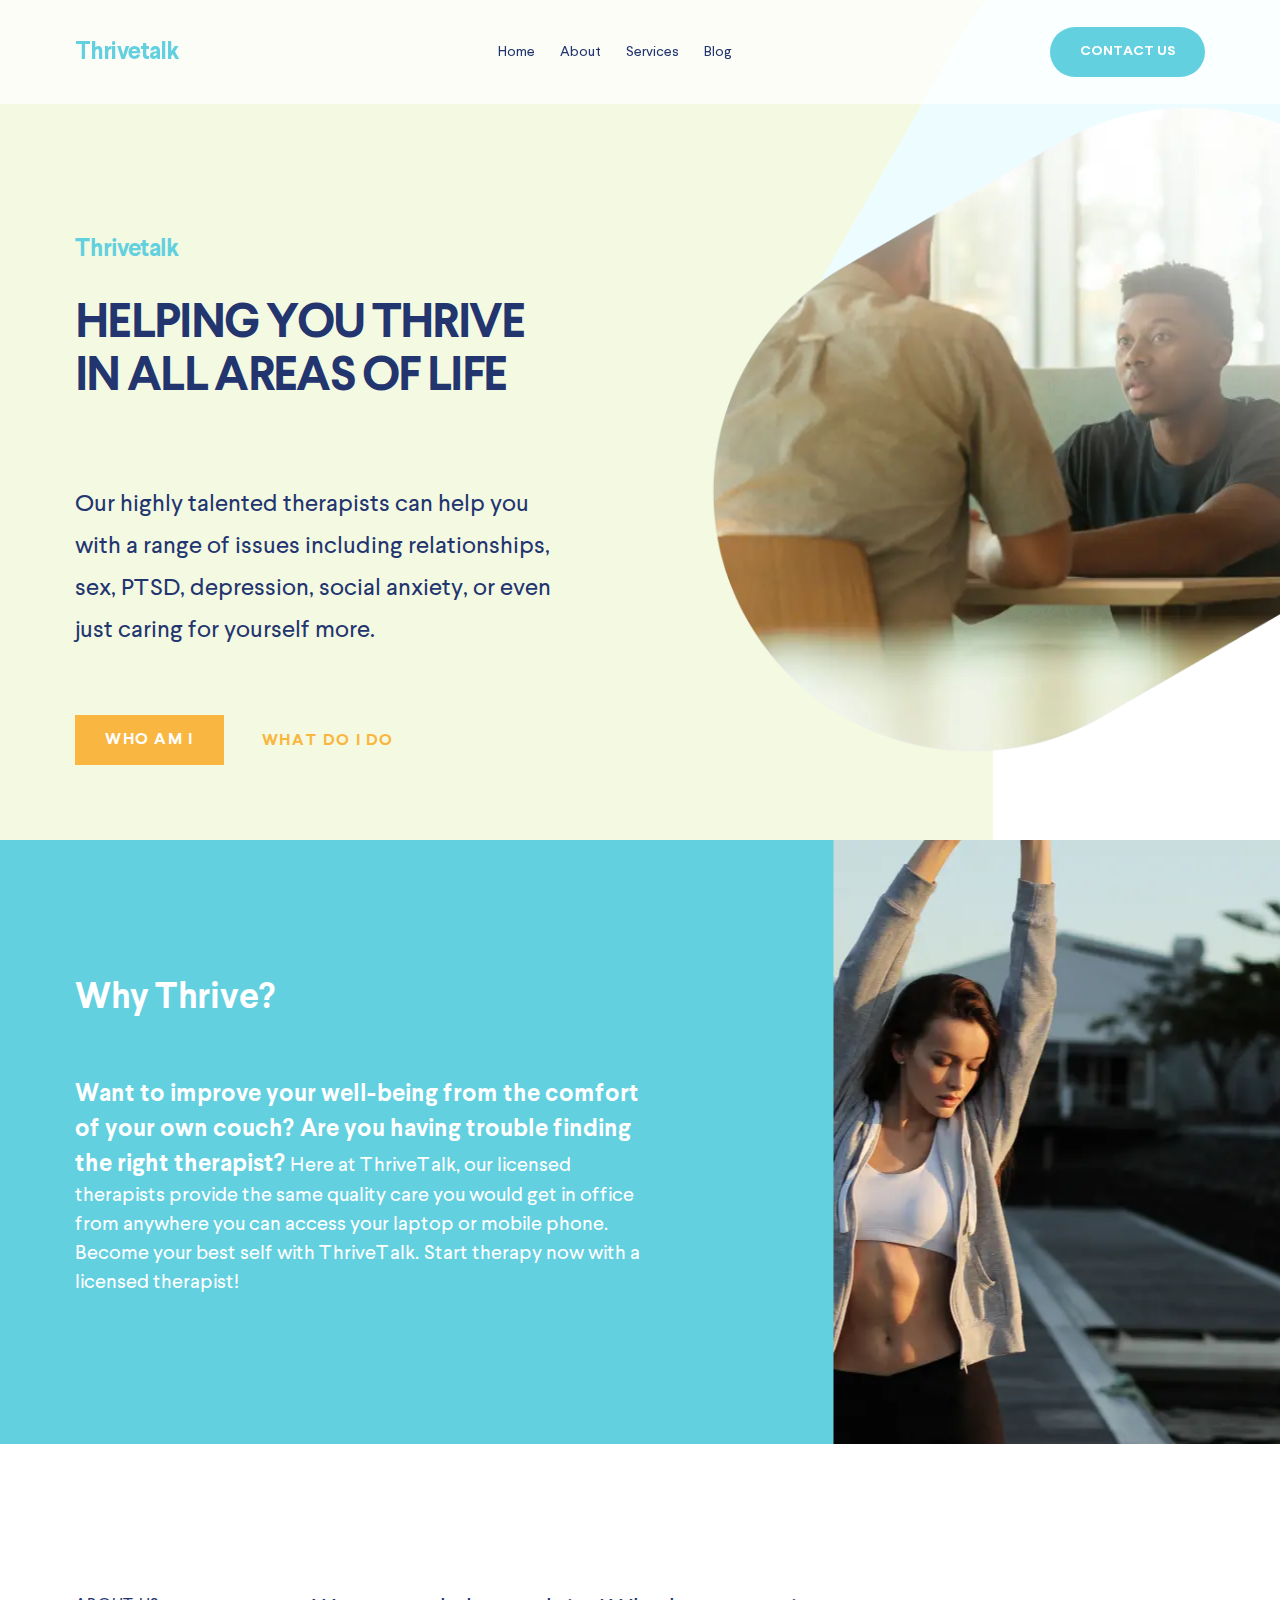
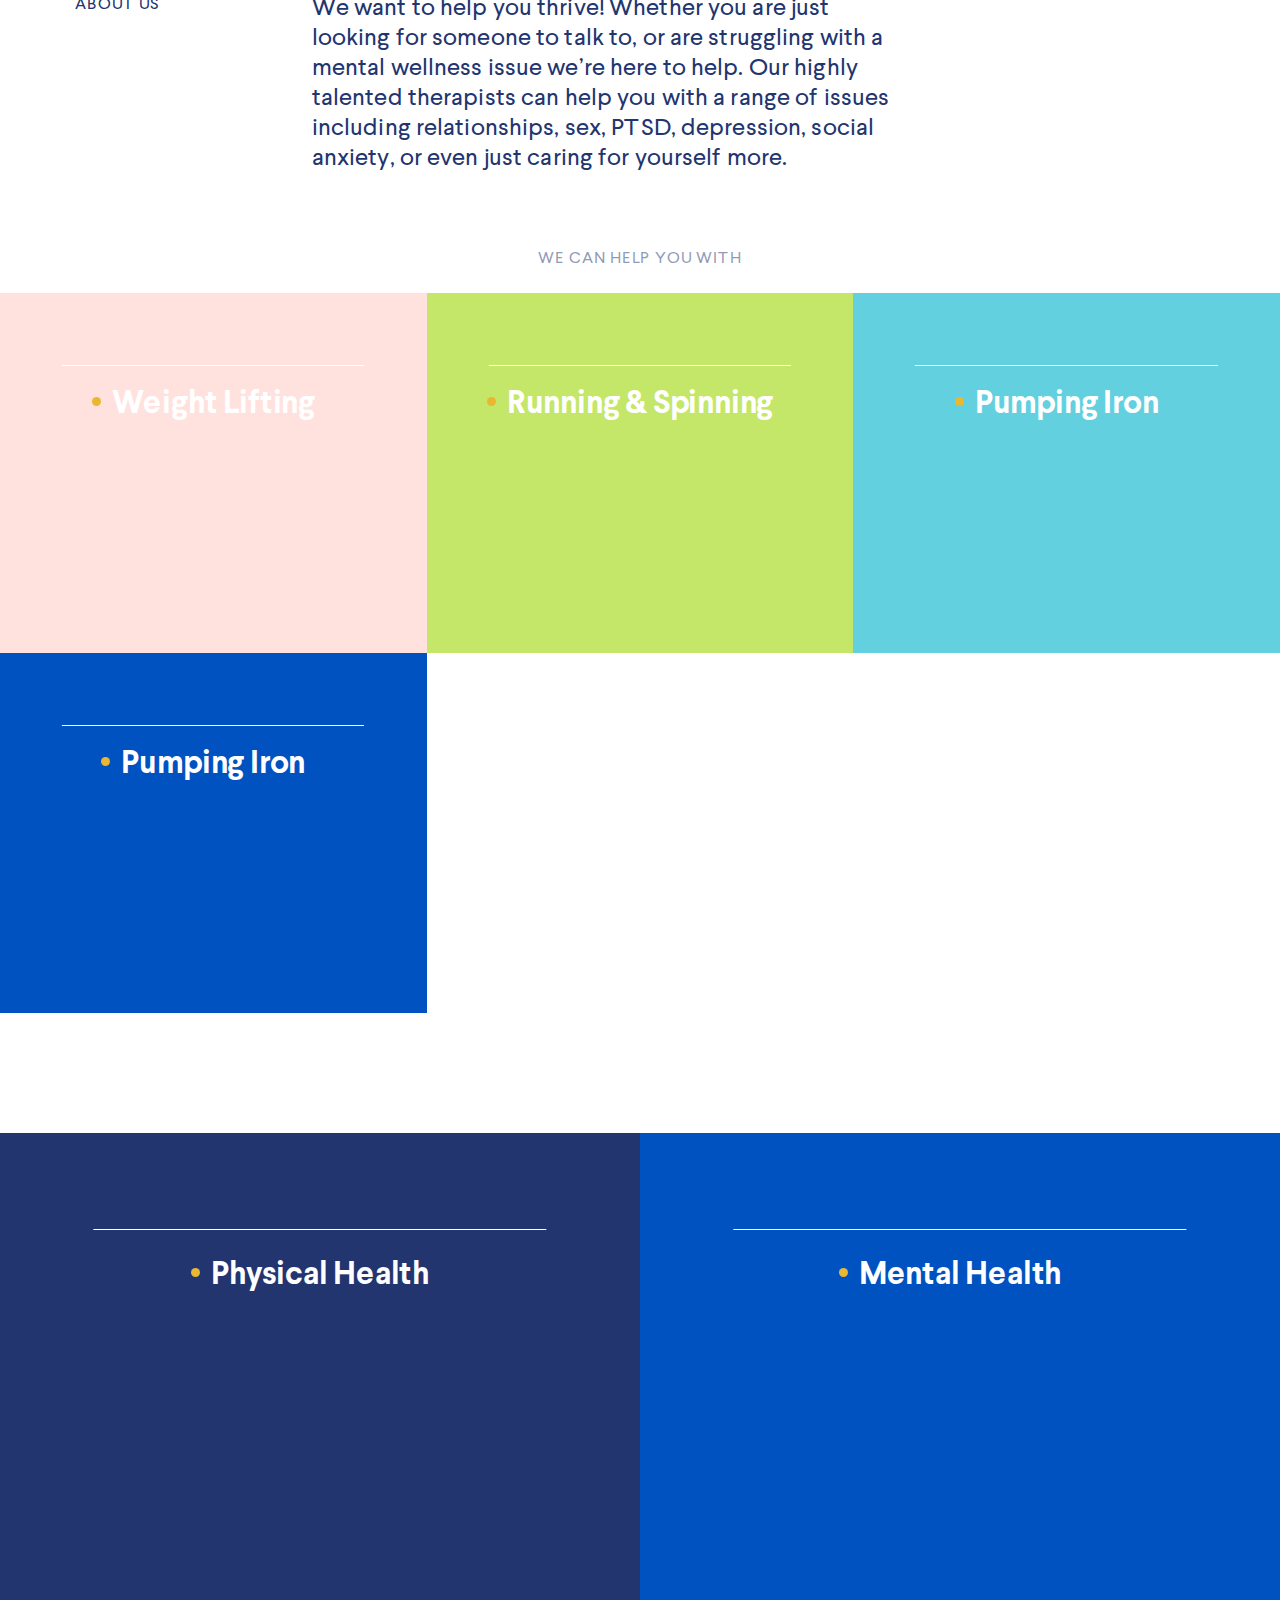
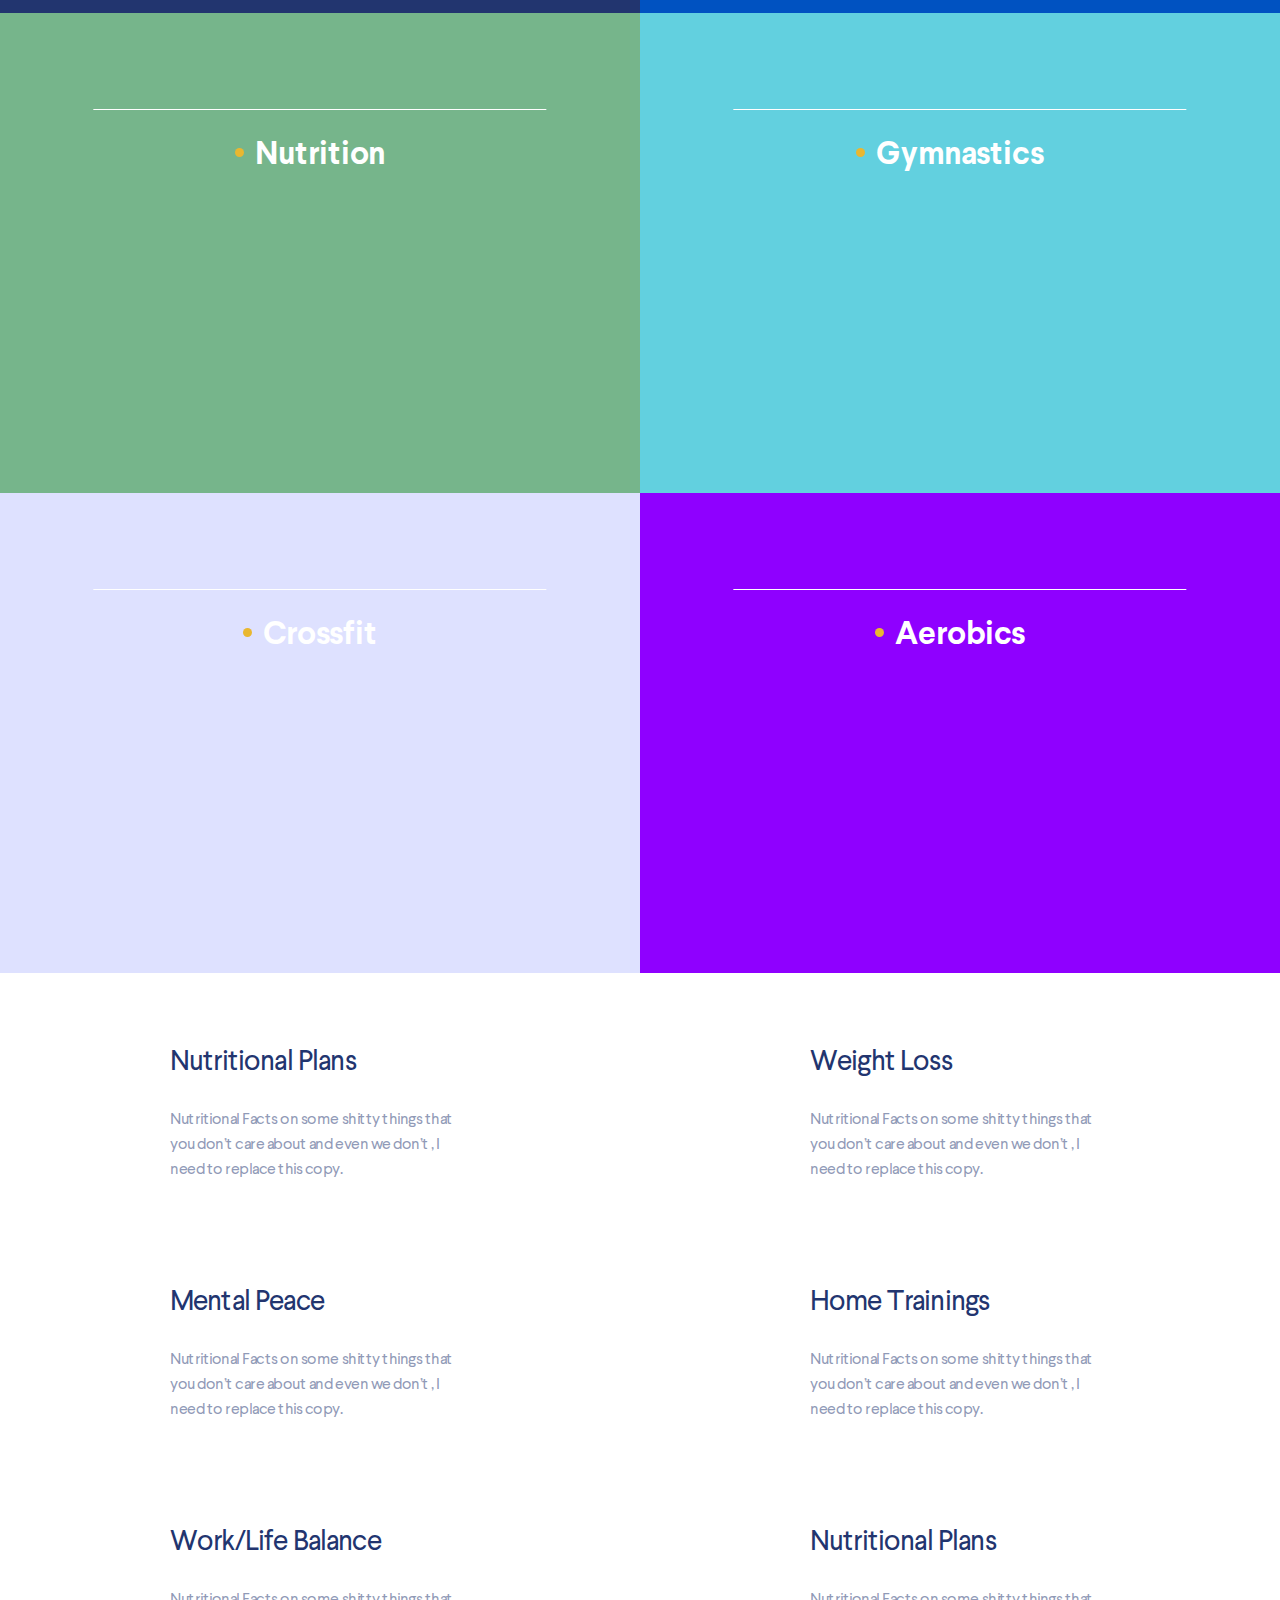
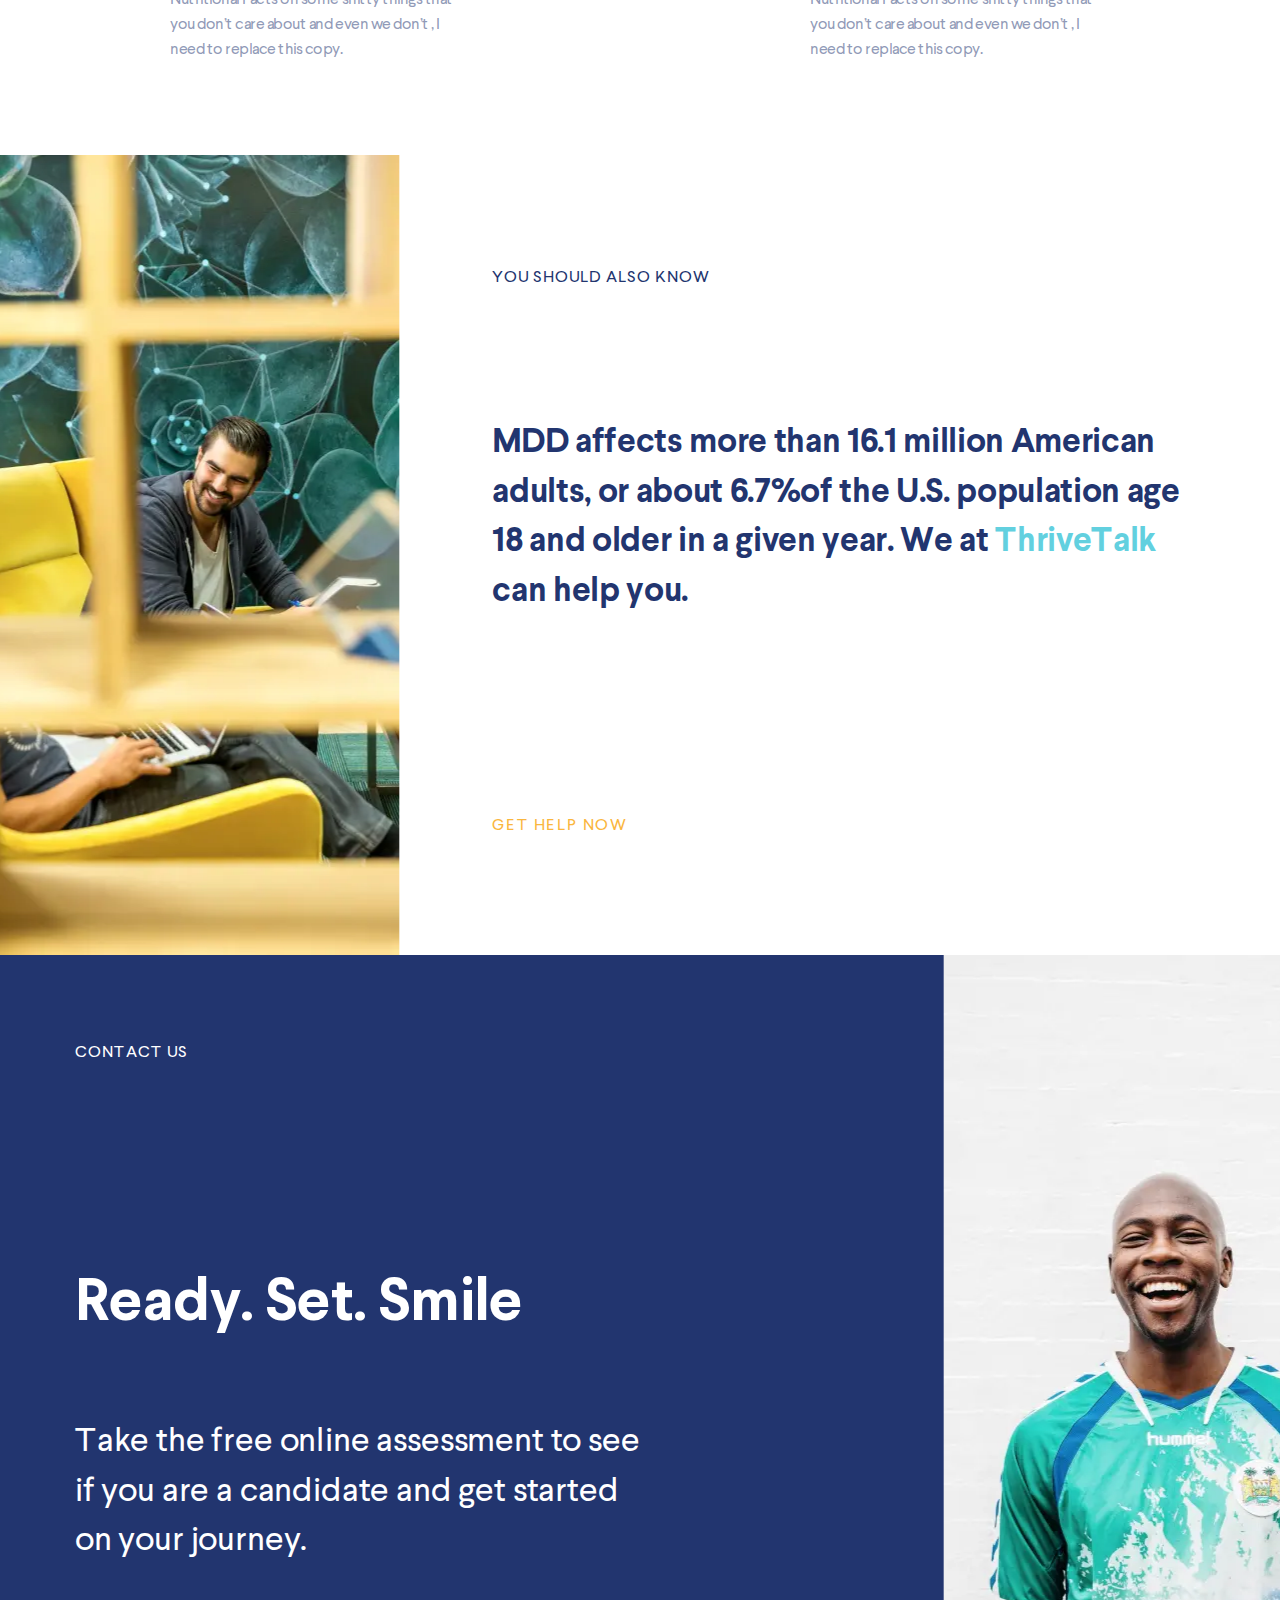
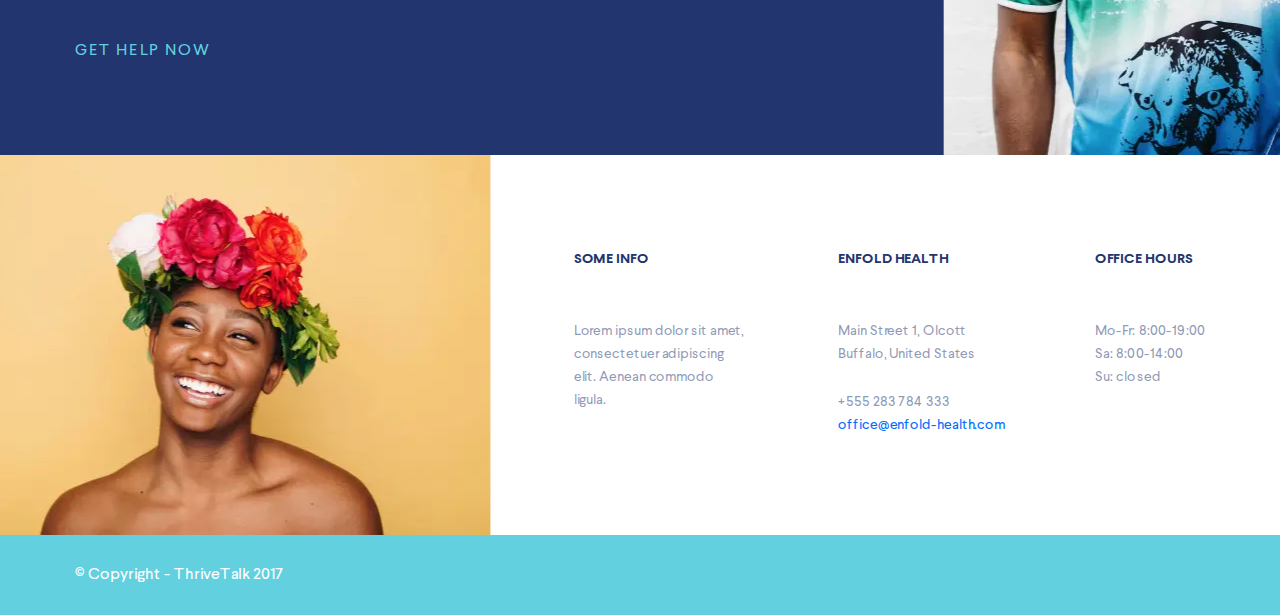
==== home.html @ 5add387b "first edition" ====
<!DOCTYPE html>
<html lang="en">

<head>
	<title>HomePage</title>
	<meta charset="UTF-8">
	<meta name="format-detection" content="telephone=no">
	<!-- <style>body{opacity: 0;}</style> -->
	<link rel="stylesheet" href="css/style.min.css?_v=20230222214959">
	<!-- <meta name="robots" content="noindex, nofollow"> -->
	<meta name="viewport" content="width=device-width, initial-scale=1.0">
</head>

<body>
	<div class="wrapper">
		<header class="header">
			<div class="header__container">
				<a href="#" class="header__logo">Thrivetalk</a>
				<div class="header__menu menu">
					<nav class="menu__body">
						<ul class="menu__list">
							<li class="menu__item"><a href="#" class="menu__link">Home</a></li>
							<li class="menu__item"><a href="#" class="menu__link">About</a></li>
							<li class="menu__item"><a href="#" class="menu__link">Services</a></li>
							<li class="menu__item"><a href="#" class="menu__link">Blog</a></li>
						</ul>
					</nav>
					<button type="button" class="menu__icon icon-menu"><span></span></button>
				</div>
				<div class="header__actions">
					<button type="button" class="header__button">CONTACT US</button>
				</div>
			</div>
		</header>
		<main class="page">
			<section class="page__main main-page">
				<div class="main-page__container">
					<div class="main-page__row">
						<div class="main-page__conent content">
							<div class="content__logo">Thrivetalk</div>
							<h1 class="content__title">HELPING YOU THRIVE IN ALL AREAS OF LIFE</h1>
							<div class="content__text">Our highly talented therapists can help you with a range of issues including
								relationships, sex, PTSD, depression,
								social anxiety, or even just caring for yourself more.</div>
							<div class="content__actions action">
								<a href="#" class="action__button">WHO AM I</a>
								<a href="#" class="action__link">WHAT DO I DO</a>
							</div>
						</div>
						<div class="main-page__image">
							<picture><source srcset="img/main/01-m.webp" type="image/webp"><img src="img/main/01-m.png" alt="Image"></picture>
						</div>
					</div>
				</div>
			</section>
			<section class="page__abuot block-about">
				<div class="block-about__main main-about">
					<div class="main-about__container">
						<div class="main-about__content">
							<h2 class="main-about__title">Why Thrive?</h2>
							<p class="main-about__text">
								<span>Want to improve your well-being from the comfort of your own couch? Are you having trouble finding
									the
									right therapist?</span> Here at ThriveTalk, our licensed therapists provide the same quality care you
								would get in office from
								anywhere you can
								access your laptop or mobile phone. Become your best self with ThriveTalk. Start therapy now with a
								licensed therapist!
							</p>
						</div>
						<div class="main-about__image-ibg">
							<picture><source srcset="img/about/main/01.webp" type="image/webp"><img src="img/about/main/01.jpg" alt="Image"></picture>
						</div>
					</div>
				</div>
				<div class="block-about__services services-about">
					<div class="services-about__content content-services">
						<div class="content-services__container">
							<div class="content-services__text">
								<div class="content-services__label">ABOUT US</div>
								<p>We want to help you thrive! Whether you are just looking for someone to
									talk to, or are struggling with a mental
									wellness issue we’re here to help. Our highly talented therapists can help you with a range of issues
									including
									relationships, sex, PTSD, depression, social anxiety, or even just caring for yourself more.
								</p>
							</div>
							<div class="content-services__link">
								<a href="#" class="">WE CAN HELP YOU WITH</a>
							</div>
						</div>
					</div>
					<div class="services-about__items items-services">
						<div class="items-services__container">
							<div class="items-services__block">
								<div class="items-services__card items-services__card--pippin-color service-card">
									<div class="service-card__content">
										<h4 class="service-card__title">
											<a href="#" class="service-card__link">Weight Lifting</a>
										</h4>
									</div>
								</div>
								<div class="items-services__card items-services__card--yellow-green service-card">
									<div class="service-card__content">
										<h4 class="service-card__title">
											<a href="#" class="service-card__link">Running & Spinning</a>
										</h4>
									</div>
								</div>
								<div class="items-services__card items-services__card--viking-color service-card">
									<div class="service-card__content">
										<h4 class="service-card__title">
											<a href="#" class="service-card__link">Pumping Iron</a>
										</h4>
									</div>
								</div>
								<div class="items-services__card items-services__card--science-blue service-card">
									<div class="service-card__content">
										<h4 class="service-card__title">
											<a href="#" class="service-card__link">Pumping Iron</a>
										</h4>
									</div>
								</div>
							</div>
						</div>
					</div>
				</div>
				<div class="block-about__health health-about">
					<div class="health-about__container">
						<div class="health-about__program program-block">
							<div class="program-block__items">
								<div class="program-block__card program-block__card--astronaut-color program-card">
									<div class="program-card__content">
										<h4 class="program-card__title">
											<a href="#" class="program-card__link">Physical Health</a>
										</h4>
									</div>
									<div class="program-card__image-ibg">
										<picture><source srcset="img/about/programs/nutrition.webp" type="image/webp"><img src="img/about/programs/nutrition.jpg" alt="Nutrition"></picture>
									</div>
								</div>
								<div class="program-block__card program-block__card--science-blue program-card">
									<div class="program-card__content">
										<h4 class="program-card__title">
											<a href="#" class="program-card__link">Mental Health</a>
										</h4>
									</div>
									<div class="program-card__image-ibg">
										<picture><source srcset="img/about/programs/nutrition.webp" type="image/webp"><img src="img/about/programs/nutrition.jpg" alt="Nutrition"></picture>
									</div>
								</div>
								<div class="program-block__card program-block__card--silver-tree program-card">
									<div class="program-card__content">
										<h4 class="program-card__title">
											<a href="#" class="program-card__link">Nutrition</a>
										</h4>
									</div>
									<div class="program-card__image-ibg">
										<picture><source srcset="img/about/programs/nutrition.webp" type="image/webp"><img src="img/about/programs/nutrition.jpg" alt="Nutrition"></picture>
									</div>
								</div>
								<div class="program-block__card program-block__card--viking-color program-card">
									<div class="program-card__content">
										<h4 class="program-card__title">
											<a href="#" class="program-card__link">Gymnastics</a>
										</h4>
									</div>
									<div class="program-card__image-ibg">
										<picture><source srcset="img/about/programs/nutrition.webp" type="image/webp"><img src="img/about/programs/nutrition.jpg" alt="Nutrition"></picture>
									</div>
								</div>
								<div class="program-block__card program-block__card--fog-color program-card">
									<div class="program-card__content">
										<h4 class="program-card__title">
											<a href="#" class="program-card__link">Crossfit</a>
										</h4>
									</div>
									<div class="program-card__image-ibg">
										<picture><source srcset="img/about/programs/nutrition.webp" type="image/webp"><img src="img/about/programs/nutrition.jpg" alt="Nutrition"></picture>
									</div>
								</div>
								<div class="program-block__card program-block__card--electric-violet program-card">
									<div class="program-card__content">
										<h4 class="program-card__title">
											<a href="#" class="program-card__link">Aerobics</a>
										</h4>
									</div>
									<div class="program-card__image-ibg">
										<picture><source srcset="img/about/programs/nutrition.webp" type="image/webp"><img src="img/about/programs/nutrition.jpg" alt="Nutrition"></picture>
									</div>
								</div>
							</div>
						</div>
						<div class="health-about__plan plan-block">
							<div class="plan-block__items">
								<div class="plan-block__card plan-card">
									<div class="plan-card__content">
										<h4 class="plan-card__title">
											<a href="#" class="plan-card__link">Nutritional Plans</a>
										</h4>
										<p>Nutritional Facts on some shitty things that you don’t care about and even we don’t , I need to
											replace this copy.</p>
									</div>
								</div>
								<div class="plan-block__card plan-card">
									<div class="plan-card__content">
										<h4 class="plan-card__title">
											<a href="#" class="plan-card__link">Weight Loss</a>
										</h4>
										<p>Nutritional Facts on some shitty things that you don’t care about and even we don’t , I need to
											replace this copy.</p>
									</div>
								</div>
								<div class="plan-block__card plan-card">
									<div class="plan-card__content">
										<h4 class="plan-card__title">
											<a href="#" class="plan-card__link">Mental Peace</a>
										</h4>
										<p>Nutritional Facts on some shitty things that you don’t care about and even we don’t , I need to
											replace this copy.</p>
									</div>
								</div>
								<div class="plan-block__card plan-card">
									<div class="plan-card__content">
										<h4 class="plan-card__title">
											<a href="#" class="plan-card__link">Home Trainings</a>
										</h4>
										<p>Nutritional Facts on some shitty things that you don’t care about and even we don’t , I need to
											replace this copy.</p>
									</div>
								</div>
								<div class="plan-block__card plan-card">
									<div class="plan-card__content">
										<h4 class="plan-card__title">
											<a href="#" class="plan-card__link">Work/Life Balance</a>
										</h4>
										<p>Nutritional Facts on some shitty things that you don’t care about and even we don’t , I need to
											replace this copy.</p>
									</div>
								</div>
								<div class="plan-block__card plan-card">
									<div class="plan-card__content">
										<h4 class="plan-card__title">
											<a href="#" class="plan-card__link">Nutritional Plans</a>
										</h4>
										<p>Nutritional Facts on some shitty things that you don’t care about and even we don’t , I need to
											replace this copy.</p>
									</div>
								</div>
							</div>
						</div>
					</div>
				</div>
			</section>
			<div class="page__more-info info-more">
				<div class="info-more__container">
					<div class="info-more__image">
						<picture><source srcset="img/cta/01.webp" type="image/webp"><img src="img/cta/01.jpg" alt="Image"></picture>
					</div>
					<div class="info-more__content">
						<div class="info-more__label">YOU SHOULD ALSO KNOW</div>
						<div class="info-more__text">MDD affects more than 16.1 million American adults, or about 6.7%of the U.S.
							population age 18 and older in a given
							year. We at <span>ThriveTalk</span> can help you.</div>
						<a href="#" class="info-more__link">GET HELP NOW</a>
					</div>
				</div>
			</div>
			<section class="page__call-to-action cta">
				<div class="cta__container">
					<div class="cta__content">
						<div class="cta__label">CONTACT US</div>
						<h2 class="cta__title">Ready. Set. Smile</h2>
						<div class="cta__text">Take the free online assessment to see if you are a candidate and get started
							on your journey.</div>
						<a href="#" class="cta__link">GET HELP NOW</a>
					</div>
					<div class="cta__image">
						<picture><source srcset="img/cta/02.webp" type="image/webp"><img src="img/cta/02.jpg" alt="Image"></picture>
					</div>
				</div>
			</section>
		</main>
		<footer class="footer">
			<div class="footer__container">
				<div class="footer__content content-footer">
					<div class="content-footer__image">
						<picture><source srcset="img/footer/01.webp" type="image/webp"><img src="img/footer/01.jpg" alt="Image"></picture>
					</div>
					<div class="content-footer__info">
						<div class="content-footer__column">
							<h6 class="content-footer__title">SOME INFO</h6>
							<div class="content-footer__text">Lorem ipsum dolor sit amet, consectetuer adipiscing elit. Aenean commodo
								ligula.</div>
						</div>
						<div class="content-footer__column">
							<h6 class="content-footer__title">ENFOLD HEALTH</h6>
							<address class="content-footer__address">
								Main Street 1, Olcott
							</address>
							<address class="content-footer__address">
								Buffalo, United States
							</address>
							<div class="content-footer__actions">
								<a href="tel:555283784333" class="content-footer__phone">+555 283 784 333</a>
								<a href="mailto:office@enfold-health.com" class="content-footer__mail">office@enfold-health.com</a>
							</div>
						</div>
						<div class="content-footer__column">
							<h6 class="content-footer__title">OFFICE HOURS</h6>
							<div class="content-footer__office-hours">Mo-Fr: 8:00-19:00 </div>
							<div class="content-footer__office-hours">Sa: 8:00-14:00</div>
							<div class="content-footer__office-hours">Su: closed</div>
						</div>
					</div>

				</div>
			</div>
			<div class="footer__rights rights-footer">
				<div class="rights-footer__container">
					<p class="rights-footer__text">© Copyright - ThriveTalk 2017</p>
				</div>
			</div>
		</footer>
	</div>
	<script src="js/app.min.js?_v=20230222214959"></script>
</body>

</html>
---- css/style.min.css ----
@charset "UTF-8";@font-face{font-family:Larsseit;font-display:swap;src:url(../fonts/Larsseit-Bold.woff2) format("woff2"),url(../fonts/Larsseit-Bold.woff) format("woff");font-weight:700;font-style:normal}@font-face{font-family:Larsseit;font-display:swap;src:url(../fonts/Larsseit-Medium.woff2) format("woff2"),url(../fonts/Larsseit-Medium.woff) format("woff");font-weight:500;font-style:normal}@font-face{font-family:Larsseit;font-display:swap;src:url(../fonts/Larsseit.woff2) format("woff2"),url(../fonts/Larsseit.woff) format("woff");font-weight:400;font-style:normal}*{padding:0;margin:0;border:0}*,:after,:before{-webkit-box-sizing:border-box;box-sizing:border-box}body,html{height:100%;min-width:320px}body{color:#22356f;line-height:1;font-family:Larsseit;font-size:1rem;-ms-text-size-adjust:100%;-moz-text-size-adjust:100%;-webkit-text-size-adjust:100%;-webkit-font-smoothing:antialiased;-moz-osx-font-smoothing:grayscale}button,input,textarea{font-family:Larsseit;font-size:inherit}button{cursor:pointer;color:inherit;background-color:transparent}a{color:inherit;text-decoration:none}ul li{list-style:none}img{vertical-align:top}h1,h2,h3,h4,h5,h6{font-weight:inherit;font-size:inherit}svg{height:1em;width:1em}svg path{stroke:inherit;fill:inherit}.lock body{overflow:hidden;-ms-touch-action:none;touch-action:none;-ms-scroll-chaining:none;overscroll-behavior:none}.wrapper{min-height:100%;display:-webkit-box;display:-ms-flexbox;display:flex;-webkit-box-orient:vertical;-webkit-box-direction:normal;-ms-flex-direction:column;flex-direction:column;overflow:hidden}@supports (overflow:clip){.wrapper{overflow:clip}}.wrapper>main{-webkit-box-flex:1;-ms-flex:1 1 auto;flex:1 1 auto}.wrapper>*{min-width:0}[class*=__container]{max-width:72.5rem;margin:0 auto;padding:0 .9375rem}[class*=-ibg]{position:relative}[class*=-ibg] img{position:absolute;width:100%;height:100%;top:0;left:0;-o-object-fit:cover;object-fit:cover}[class*=-ibg--contain] img{-o-object-fit:contain;object-fit:contain}.header{position:fixed;top:0;left:0;width:100%;z-index:50;background-color:rgba(255,255,255,.7)}.header__container{min-height:6.5rem;display:-webkit-box;display:-ms-flexbox;display:flex;-webkit-box-align:center;-ms-flex-align:center;align-items:center;-webkit-column-gap:.625rem;-moz-column-gap:.625rem;column-gap:.625rem}.header__logo{font-size:1.5rem;line-height:1.125;font-weight:700;letter-spacing:-.035em;color:#62d0df;position:relative;z-index:5}.header__menu{-webkit-box-flex:1;-ms-flex-positive:1;flex-grow:1}.header__actions{position:relative;z-index:5}.header__button{padding:1.0625rem 1.875rem;background-color:#62d0df;border-radius:3.125rem;font-weight:700;color:#fff;font-size:.875rem;line-height:1.1428571429;text-transform:uppercase;-webkit-transition:background-color .3s ease 0s;-o-transition:background-color .3s ease 0s;transition:background-color .3s ease 0s}.menu__link{position:relative;display:inline-block;font-size:.875rem;line-height:1.1428571429;-webkit-transition:color .4s ease 0s;-o-transition:color .4s ease 0s;transition:color .4s ease 0s}.menu__link::before{content:"";display:inline-block;position:absolute;left:0;top:0;height:.0625rem;width:100%;background-color:#22356f;margin-top:1.75rem;padding-left:.625rem;padding-right:.625rem;opacity:0;visibility:hidden;-webkit-transition:all .4s ease 0s;-o-transition:all .4s ease 0s;transition:all .4s ease 0s}.icon-menu{display:none}.content-footer{display:-webkit-box;display:-ms-flexbox;display:flex;-webkit-box-align:center;-ms-flex-align:center;align-items:center}.content-footer__image img{max-width:100%}.content-footer__info{font-size:.875rem;letter-spacing:-.006em;line-height:.7857142857;display:-webkit-box;display:-ms-flexbox;display:flex;-webkit-column-gap:.625rem;-moz-column-gap:.625rem;column-gap:.625rem}.content-footer__column{color:rgba(34,53,111,.5019607843);line-height:1.6428571429}.content-footer__title{font-weight:700;color:#22356f;line-height:.7857142857}.content-footer__address{font-style:normal}.content-footer__actions{padding-top:1.5625rem;display:-webkit-box;display:-ms-flexbox;display:flex;-webkit-box-orient:vertical;-webkit-box-direction:normal;-ms-flex-direction:column;flex-direction:column}.content-footer__mail{color:#006dff}.content-footer__office-hours{letter-spacing:.01em}.rights-footer{padding:2rem .9375rem;background:#62d0df;color:#fff}.main-page{padding-top:6.5rem;position:relative}.main-page::before{content:"";display:block;position:absolute;width:100%;height:100%;top:0;left:0;background-color:#f4f9e2;-webkit-transform:translateX(-22.430556%);-ms-transform:translateX(-22.430556%);transform:translateX(-22.430556%)}.main-page__row{display:-webkit-box;display:-ms-flexbox;display:flex;-webkit-box-pack:center;-ms-flex-pack:center;justify-content:center;-webkit-box-align:center;-ms-flex-align:center;align-items:center;gap:1.25rem;position:relative;z-index:5}.main-page__conent{-webkit-box-flex:0;-ms-flex:0 1 50%;flex:0 1 50%}.main-page__image{-webkit-box-flex:0;-ms-flex:0 1 50%;flex:0 1 50%}.main-page__image img{max-width:100%}.content__logo{font-size:1.5rem;line-height:.7083333333;font-weight:700;letter-spacing:-.035em;color:#62d0df}.content__title{line-height:1.1041666667em;font-weight:700;letter-spacing:-.035em}.content__text{font-size:1.5rem;line-height:1.75em}.content__actions:not(:last-child){margin-bottom:1.25rem}.action{display:-webkit-box;display:-ms-flexbox;display:flex;-webkit-box-align:center;-ms-flex-align:center;align-items:center;-webkit-column-gap:2.375rem;-moz-column-gap:2.375rem;column-gap:2.375rem}.action__button{background-color:#f9b640;color:#fff;font-size:1rem;line-height:1.4375;font-weight:700;letter-spacing:.1em;padding:.8125rem 1.875rem .875rem;text-transform:uppercase;-webkit-transition:all .3s ease 0s;-o-transition:all .3s ease 0s;transition:all .3s ease 0s}.action__link{font-size:1rem;line-height:1.4375;letter-spacing:.1em;color:#fab63e;font-weight:700;text-transform:uppercase}.block-about{padding-bottom:2.5rem}.main-about{background-color:#62d0df}.main-about__content{color:#fff}.main-about__title{line-height:.75em;letter-spacing:-.006em;font-weight:700}.main-about__title:not(:last-child){margin-bottom:4rem}.main-about__text{line-height:1.45em}.main-about__text span{font-weight:700;line-height:1.4583333333em}.main-about__image-ibg{padding-bottom:53.4513274336%}.content-services__text{display:-webkit-box;display:-ms-flexbox;display:flex;-webkit-box-align:start;-ms-flex-align:start;align-items:flex-start}.content-services__text:not(:last-child){margin-bottom:4.75rem}.content-services__text p{line-height:1.25em;letter-spacing:.005em}.content-services__label{line-height:1.4375;letter-spacing:.06em;-webkit-box-flex:0;-ms-flex:0 1 auto;flex:0 1 auto;text-transform:uppercase}.content-services__link{padding-bottom:1.5rem;text-align:center}.content-services__link a{text-transform:uppercase;line-height:1.1875;letter-spacing:.06em;color:rgba(34,53,111,.5019607843);-webkit-transition:color .3s ease 0s;-o-transition:color .3s ease 0s;transition:color .3s ease 0s}.items-services__container{max-width:90rem;padding:0}.items-services__block{display:-ms-grid;display:grid;grid-auto-flow:row;grid-template:20rem/repeat(auto-fill,minmax(20rem,1fr));grid-auto-rows:20rem}.items-services__card{-webkit-transition:background-color .3s ease 0s;-o-transition:background-color .3s ease 0s;transition:background-color .3s ease 0s}.items-services__card--pippin-color{background-color:#ffe2de}.items-services__card--yellow-green{background-color:#c4e769}.items-services__card--viking-color{background-color:#62d0df}.items-services__card--science-blue{background-color:#0052c1}.service-card{line-height:1.0625;font-weight:700;letter-spacing:-.006em;color:#fff;position:relative}.service-card::before{content:"";display:inline-block;position:absolute;width:70.833333%;height:.0625rem;top:0;left:0;background-color:#fff;margin-top:4.5rem;-webkit-transform:translateX(20.470588%);-ms-transform:translateX(20.470588%);transform:translateX(20.470588%)}.service-card__content{display:-webkit-box;display:-ms-flexbox;display:flex;-webkit-box-pack:center;-ms-flex-pack:center;justify-content:center}.service-card__title{margin-top:5.9375rem;position:relative}.service-card__title::before{content:"";position:absolute;display:inline-block;width:.5625rem;height:.5625rem;background-color:#e9b730;border-radius:50%;top:0;left:0;-webkit-transform:translate(-222.222222%,100%);-ms-transform:translate(-222.222222%,100%);transform:translate(-222.222222%,100%)}.health-about__container{max-width:90rem;padding:0;display:-webkit-box;display:-ms-flexbox;display:flex;-webkit-box-orient:vertical;-webkit-box-direction:reverse;-ms-flex-direction:column-reverse;flex-direction:column-reverse;row-gap:1.375rem}.program-block__items{display:-ms-grid;display:grid;grid-template:20rem/repeat(auto-fill,minmax(20rem,1fr));grid-auto-rows:20rem}.program-block__card--astronaut-color{background-color:#22356f}.program-block__card--science-blue{background-color:#0052c1}.program-block__card--silver-tree{background-color:#76b58b}.program-block__card--viking-color{background-color:#62d0df}.program-block__card--fog-color{background-color:#dee1ff}.program-block__card--electric-violet{background-color:#8f00ff}.program-card{line-height:1.0625;font-weight:700;letter-spacing:-.006em;color:#fff;position:relative;overflow:hidden}.program-card::before{content:"";display:inline-block;position:absolute;z-index:2;width:70.833333%;height:.0625rem;top:0;left:0;background-color:#fff;margin-top:4.5rem;-webkit-transform:translateX(20.588235%);-ms-transform:translateX(20.588235%);transform:translateX(20.588235%)}.program-card__content{display:-webkit-box;display:-ms-flexbox;display:flex;-webkit-box-pack:center;-ms-flex-pack:center;justify-content:center}.program-card__title{margin-top:5.9375rem;position:relative;z-index:3}.program-card__title::before{content:"";z-index:2;position:absolute;display:inline-block;width:.5625rem;height:.5625rem;background-color:#e9b730;border-radius:50%;top:0;left:0;-webkit-transform:translate(-222.222222%,100%);-ms-transform:translate(-222.222222%,100%);transform:translate(-222.222222%,100%)}.program-card__image-ibg{padding-bottom:100%;-webkit-transform:translateY(-33.333%);-ms-transform:translateY(-33.333%);transform:translateY(-33.333%)}.program-card__image-ibg img{visibility:hidden;opacity:0;-webkit-transition:all .8s ease 0s;-o-transition:all .8s ease 0s;transition:all .8s ease 0s}.plan-block__items{display:-ms-grid;display:grid;grid-template:15rem/repeat(auto-fill,minmax(20rem,1fr));grid-auto-rows:15rem;place-items:center}.plan-block__card{padding:.3125rem}.plan-card__content{display:-webkit-box;display:-ms-flexbox;display:flex;-webkit-box-orient:vertical;-webkit-box-direction:normal;-ms-flex-direction:column;flex-direction:column;row-gap:1.75rem;max-width:18.75rem}.plan-card__content p{line-height:1.5625;letter-spacing:-.03em;color:rgba(34,53,111,.5019607843)}.plan-card__title{font-size:1.75rem;line-height:1.1785714286;letter-spacing:-.03em}.info-more__container{display:-webkit-box;display:-ms-flexbox;display:flex;-webkit-box-align:center;-ms-flex-align:center;align-items:center}.info-more__image img{max-width:100%}.info-more__label{line-height:.75;text-transform:uppercase;letter-spacing:.06em}.info-more__text{font-weight:700;font-size:2.25rem;line-height:1.4722222222em;letter-spacing:-.01em}.info-more__text span{color:#62d0df}.info-more__link{line-height:1.4375;letter-spacing:.1em;color:#fab63e}.cta{background-color:#22356f}.cta__container{display:-webkit-box;display:-ms-flexbox;display:flex;-webkit-box-align:center;-ms-flex-align:center;align-items:center}.cta__content{color:#fff;-webkit-box-flex:0;-ms-flex:0 1 72.5%;flex:0 1 72.5%}.cta__label{line-height:.75;letter-spacing:.06em;text-transform:uppercase}.cta__title{font-size:4rem;font-weight:700;line-height:1.46875em;letter-spacing:-.01em}.cta__text{line-height:1.4722222222em;letter-spacing:-.005em}.cta__link{line-height:1.4375;letter-spacing:.1em;color:#62d0df}.cta__image img{max-width:100%}@media (min-width:37.5em){.content-footer__text{max-width:10.9375rem}}@media (min-width:38.12375em){.menu__list{display:-webkit-box;display:-ms-flexbox;display:flex;-ms-flex-wrap:wrap;flex-wrap:wrap;-webkit-box-pack:center;-ms-flex-pack:center;justify-content:center;-webkit-column-gap:1.5625rem;-moz-column-gap:1.5625rem;column-gap:1.5625rem;row-gap:.3125rem}}@media (min-width:47.99875em){.items-services__block{grid-template:22.5rem/repeat(auto-fit,minmax(22.5rem,1fr));grid-auto-rows:22.5rem}.program-block__items{grid-template:22.5rem/repeat(auto-fill,minmax(22.5rem,1fr));grid-auto-rows:22.5rem}.plan-block__items{grid-template:15rem/repeat(auto-fill,minmax(22.5rem,1fr));grid-auto-rows:15rem}}@media (min-width:61.99875em){.content-footer__image{-webkit-box-flex:0;-ms-flex:0 1 auto;flex:0 1 auto;-webkit-transform:translateX(-31%);-ms-transform:translateX(-31%);transform:translateX(-31%)}.content-footer__image img{max-width:130%}.content-footer__info{-webkit-box-flex:0;-ms-flex:0 1 63.87931%;flex:0 1 63.87931%;-webkit-box-pack:justify;-ms-flex-pack:justify;justify-content:space-between;-webkit-box-align:start;-ms-flex-align:start;align-items:flex-start}.main-page__row{-webkit-box-align:start;-ms-flex-align:start;align-items:flex-start}.main-page__conent{-webkit-box-flex:0;-ms-flex:0 1 54.690265%;flex:0 1 54.690265%}.main-page__image{-webkit-box-flex:1;-ms-flex:1 1 auto;flex:1 1 auto;-webkit-transform:translateX(20%);-ms-transform:translateX(20%);transform:translateX(20%)}.main-page__image::before{content:"";display:block;width:125%;height:74.039402%;position:absolute;top:-9%;left:0;border-radius:19.5099375rem;-webkit-transform:matrix(-.5,.87,.87,.5,0,0);-ms-transform:matrix(-.5,.87,.87,.5,0,0);transform:matrix(-.5,.87,.87,.5,0,0);background-color:#edfdff}.main-page__image img{max-width:120%;position:relative;z-index:2}.content{padding-top:8.5625rem;padding-bottom:4.6875rem}.main-about__container{display:-webkit-box;display:-ms-flexbox;display:flex;-webkit-box-align:center;-ms-flex-align:center;align-items:center;-webkit-box-pack:justify;-ms-flex-pack:justify;justify-content:space-between;gap:1.25rem}.main-about__content{-webkit-box-flex:0;-ms-flex:0 1 50%;flex:0 1 50%}.main-about__image-ibg{-webkit-transform:translateX(30%);-ms-transform:translateX(30%);transform:translateX(30%);-webkit-box-flex:1;-ms-flex:1 0 auto;flex:1 0 auto}.main-about__image-ibg img{-o-object-fit:contain;object-fit:contain}.content-services__text p{-webkit-box-flex:0;-ms-flex:0 1 37rem;flex:0 1 37rem}.health-about__container{-webkit-box-orient:vertical;-webkit-box-direction:normal;-ms-flex-direction:column;flex-direction:column}.program-block__items{grid-template:30rem/repeat(auto-fill,minmax(30rem,1fr));grid-auto-rows:30rem}.program-card::before{margin-top:6rem}.program-card__title{margin-top:7.875rem}.plan-block__items{grid-template:15rem/repeat(auto-fill,minmax(30rem,1fr));grid-auto-rows:15rem}.info-more__image{-webkit-box-flex:0;-ms-flex:0 1 auto;flex:0 1 auto;-webkit-transform:translateX(-37.291667%);-ms-transform:translateX(-37.291667%);transform:translateX(-37.291667%)}.info-more__image img{max-width:115.431034%}.info-more__content{-webkit-box-flex:0;-ms-flex:0 1 72.5%;flex:0 1 72.5%}.cta__text{max-width:36.25rem}.cta__image{-webkit-box-flex:0;-ms-flex:0 1 auto;flex:0 1 auto;-webkit-transform:translateX(37.291667%);-ms-transform:translateX(37.291667%);transform:translateX(37.291667%)}.cta__image img{max-width:115.431034%}}@media (min-width:72.5em){.content__title{font-size:3rem}.content__text{font-size:1.5rem}.services-about{padding-top:9.375rem}.services-about__items{padding-bottom:7.5rem}}@media (min-width:48em){.plan-card__title{font-size:1.75rem}}@media (min-width:62em){.header__container{min-height:6.5rem}.content-footer__title:not(:last-child){margin-bottom:3.4375rem}.content__logo:not(:last-child){margin-bottom:2.5rem}.content__title:not(:last-child){margin-bottom:5rem}.content__text:not(:last-child){margin-bottom:3.9375rem}.main-about__title{font-size:2.25rem}.main-about__title:not(:last-child){margin-bottom:4rem}.main-about__text{font-size:1.25rem}.main-about__text span{font-size:1.5rem}.content-services__text{-webkit-column-gap:9.5rem;-moz-column-gap:9.5rem;column-gap:9.5rem}.content-services__text:not(:last-child){margin-bottom:4.75rem}.content-services__text p{font-size:1.5rem}.service-card{font-size:2rem}.program-card{font-size:2rem}}@media (min-width:90em){.info-more__label:not(:last-child){margin-bottom:9.5rem}.info-more__text{font-size:2.25rem}.info-more__text:not(:last-child){margin-bottom:14.0625rem}.cta__label:not(:last-child){margin-bottom:14.375rem}.cta__title{font-size:4rem}.cta__title:not(:last-child){margin-bottom:4.6875rem}.cta__text{font-size:2.25rem}.cta__text:not(:last-child){margin-bottom:5rem}}@media (max-width:20em){.header__container{min-height:5.25rem}.content-footer__title:not(:last-child){margin-bottom:1.25rem}.content__logo:not(:last-child){margin-bottom:1.25rem}.content__title{font-size:2.375rem}.content__title:not(:last-child){margin-bottom:1.875rem}.content__text{font-size:1.125rem}.content__text:not(:last-child){margin-bottom:1.75rem}.main-about__title{font-size:2rem}.main-about__title:not(:last-child){margin-bottom:2rem}.main-about__text{font-size:1rem}.main-about__text span{font-size:1.25rem}.services-about{padding-top:1.875rem}.services-about__items{padding-bottom:1.875rem}.content-services__text:not(:last-child){margin-bottom:2.1875rem}.content-services__text p{font-size:1rem}.service-card{font-size:1.75rem}.program-card{font-size:1.75rem}.plan-card__title{font-size:1.5rem}.info-more__label:not(:last-child){margin-bottom:1.875rem}.info-more__text{font-size:1.25rem}.info-more__text:not(:last-child){margin-bottom:1.875rem}.cta__label:not(:last-child){margin-bottom:1.875rem}.cta__title{font-size:2.375rem}.cta__title:not(:last-child){margin-bottom:1.875rem}.cta__text{font-size:1.25rem}.cta__text:not(:last-child){margin-bottom:1.875rem}}@media (max-width:61.99875em){.content-footer{-webkit-box-orient:vertical;-webkit-box-direction:reverse;-ms-flex-direction:column-reverse;flex-direction:column-reverse;-webkit-box-align:stretch;-ms-flex-align:stretch;align-items:stretch;row-gap:1.5625rem;padding-top:1.5625rem}.content-footer__image{-ms-flex-item-align:center;-ms-grid-row-align:center;align-self:center}.main-about__content:not(:last-child){margin-bottom:2.5rem}.content-services__text{-webkit-box-orient:vertical;-webkit-box-direction:normal;-ms-flex-direction:column;flex-direction:column;row-gap:1.5625rem}.info-more__container{-webkit-box-orient:vertical;-webkit-box-direction:reverse;-ms-flex-direction:column-reverse;flex-direction:column-reverse;row-gap:1.25rem}.cta__container{-webkit-box-orient:vertical;-webkit-box-direction:normal;-ms-flex-direction:column;flex-direction:column;row-gap:1.25rem}}@media (max-width:61.99875em) and (max-width:20em){.main-page{padding-bottom:1.875rem}.main-about{padding-top:1.875rem}.cta__container{padding-top:2.5rem}.cta__container{padding-bottom:1.25rem}}@media (max-width:47.99875em){.main-page__row{-webkit-box-orient:vertical;-webkit-box-direction:normal;-ms-flex-direction:column;flex-direction:column}}@media (max-width:47.9375em){.content-services__text{-webkit-column-gap:1.5625rem;-moz-column-gap:1.5625rem;column-gap:1.5625rem}}@media (max-width:38.12375em){.header__logo{-webkit-box-ordinal-group:2;-ms-flex-order:1;order:1;-webkit-box-flex:1;-ms-flex-positive:1;flex-grow:1}.header__menu{-webkit-box-ordinal-group:4;-ms-flex-order:3;order:3;-webkit-box-flex:0;-ms-flex-positive:0;flex-grow:0}.header__actions{-webkit-box-ordinal-group:3;-ms-flex-order:2;order:2}.menu__body{position:fixed;top:0;left:-100%;width:100%;height:100%;background-color:#fff;text-align:center;padding-top:6.875rem;padding-bottom:9.375rem;padding-right:.9375rem;padding-left:.9375rem;overflow:auto;-webkit-transition:left .3s ease 0s;-o-transition:left .3s ease 0s;transition:left .3s ease 0s;z-index:4}.menu__body::before{content:"";position:fixed;width:100%;background-color:#fff;top:0;left:-100%;z-index:5}.menu-open .menu__body{left:0}.menu-open .menu__body::before{left:0}.menu__item:not(:last-child){margin-bottom:1.5625rem}.menu__link{font-size:1.75rem}.icon-menu{display:block;position:relative;width:1.875rem;height:1.125rem;z-index:5}.icon-menu span,.icon-menu::after,.icon-menu::before{content:"";-webkit-transition:all .3s ease 0s;-o-transition:all .3s ease 0s;transition:all .3s ease 0s;right:0;position:absolute;width:100%;height:.125rem;background-color:#22356f}.icon-menu::before{top:0}.icon-menu::after{bottom:0}.icon-menu span{top:calc(50% - .0625rem)}.menu-open .icon-menu span{width:0}.menu-open .icon-menu::before{top:calc(50% - .0625rem);-webkit-transform:rotate(-45deg);-ms-transform:rotate(-45deg);transform:rotate(-45deg)}.menu-open .icon-menu::after{bottom:calc(50% - .0625rem);-webkit-transform:rotate(45deg);-ms-transform:rotate(45deg);transform:rotate(45deg)}}@media (max-width:38.12375em) and (max-width:20em){.menu__body::before{min-height:5.25rem}}@media (max-width:38.12375em) and (any-hover:none){.icon-menu{cursor:default}}@media (max-width:37.5em){.content-footer__info{-webkit-box-orient:vertical;-webkit-box-direction:normal;-ms-flex-direction:column;flex-direction:column;row-gap:1.5625rem}}@media (max-width:26.56125em){.action{-webkit-box-orient:vertical;-webkit-box-direction:normal;-ms-flex-direction:column;flex-direction:column;row-gap:1.25rem;text-align:center;-webkit-box-align:stretch;-ms-flex-align:stretch;align-items:stretch}}@media (max-width:23.43625em){.header__container{-webkit-box-pack:justify;-ms-flex-pack:justify;justify-content:space-between}.header__logo{max-width:4rem;overflow:hidden}}@media (min-width:20em) and (max-width:62em){@supports (min-height:clamp(5.25rem ,4.6547619048rem + 2.9761904762vw ,6.5rem)){.header__container{min-height:clamp(5.25rem ,4.6547619048rem + 2.9761904762vw ,6.5rem)}}@supports not (min-height:clamp(5.25rem ,4.6547619048rem + 2.9761904762vw ,6.5rem)){.header__container{min-height:calc(5.25rem + 1.25 * (100vw - 20rem)/ 42)}}@supports (margin-bottom:clamp(1.25rem ,0.2083333333rem + 5.2083333333vw ,3.4375rem)){.content-footer__title:not(:last-child){margin-bottom:clamp(1.25rem ,.2083333333rem + 5.2083333333vw ,3.4375rem)}}@supports not (margin-bottom:clamp(1.25rem ,0.2083333333rem + 5.2083333333vw ,3.4375rem)){.content-footer__title:not(:last-child){margin-bottom:calc(1.25rem + 2.1875 * (100vw - 20rem)/ 42)}}@supports (margin-bottom:clamp(1.25rem ,0.6547619048rem + 2.9761904762vw ,2.5rem)){.content__logo:not(:last-child){margin-bottom:clamp(1.25rem ,.6547619048rem + 2.9761904762vw ,2.5rem)}}@supports not (margin-bottom:clamp(1.25rem ,0.6547619048rem + 2.9761904762vw ,2.5rem)){.content__logo:not(:last-child){margin-bottom:calc(1.25rem + 1.25 * (100vw - 20rem)/ 42)}}@supports (margin-bottom:clamp(1.875rem ,0.3869047619rem + 7.4404761905vw ,5rem)){.content__title:not(:last-child){margin-bottom:clamp(1.875rem ,.3869047619rem + 7.4404761905vw ,5rem)}}@supports not (margin-bottom:clamp(1.875rem ,0.3869047619rem + 7.4404761905vw ,5rem)){.content__title:not(:last-child){margin-bottom:calc(1.875rem + 3.125 * (100vw - 20rem)/ 42)}}@supports (margin-bottom:clamp(1.75rem ,0.7083333333rem + 5.2083333333vw ,3.9375rem)){.content__text:not(:last-child){margin-bottom:clamp(1.75rem ,.7083333333rem + 5.2083333333vw ,3.9375rem)}}@supports not (margin-bottom:clamp(1.75rem ,0.7083333333rem + 5.2083333333vw ,3.9375rem)){.content__text:not(:last-child){margin-bottom:calc(1.75rem + 2.1875 * (100vw - 20rem)/ 42)}}@supports (font-size:clamp(2rem ,1.880952381rem + 0.5952380952vw ,2.25rem)){.main-about__title{font-size:clamp(2rem ,1.880952381rem + .5952380952vw ,2.25rem)}}@supports not (font-size:clamp(2rem ,1.880952381rem + 0.5952380952vw ,2.25rem)){.main-about__title{font-size:calc(2rem + .25 * (100vw - 20rem)/ 42)}}@supports (margin-bottom:clamp(2rem ,1.0476190476rem + 4.7619047619vw ,4rem)){.main-about__title:not(:last-child){margin-bottom:clamp(2rem ,1.0476190476rem + 4.7619047619vw ,4rem)}}@supports not (margin-bottom:clamp(2rem ,1.0476190476rem + 4.7619047619vw ,4rem)){.main-about__title:not(:last-child){margin-bottom:calc(2rem + 2 * (100vw - 20rem)/ 42)}}@supports (font-size:clamp(1rem ,0.880952381rem + 0.5952380952vw ,1.25rem)){.main-about__text{font-size:clamp(1rem ,.880952381rem + .5952380952vw ,1.25rem)}}@supports not (font-size:clamp(1rem ,0.880952381rem + 0.5952380952vw ,1.25rem)){.main-about__text{font-size:calc(1rem + .25 * (100vw - 20rem)/ 42)}}@supports (font-size:clamp(1.25rem ,1.130952381rem + 0.5952380952vw ,1.5rem)){.main-about__text span{font-size:clamp(1.25rem ,1.130952381rem + .5952380952vw ,1.5rem)}}@supports not (font-size:clamp(1.25rem ,1.130952381rem + 0.5952380952vw ,1.5rem)){.main-about__text span{font-size:calc(1.25rem + .25 * (100vw - 20rem)/ 42)}}@supports (margin-bottom:clamp(2.1875rem ,0.9672619048rem + 6.1011904762vw ,4.75rem)){.content-services__text:not(:last-child){margin-bottom:clamp(2.1875rem ,.9672619048rem + 6.1011904762vw ,4.75rem)}}@supports not (margin-bottom:clamp(2.1875rem ,0.9672619048rem + 6.1011904762vw ,4.75rem)){.content-services__text:not(:last-child){margin-bottom:calc(2.1875rem + 2.5625 * (100vw - 20rem)/ 42)}}@supports (font-size:clamp(1rem ,0.7619047619rem + 1.1904761905vw ,1.5rem)){.content-services__text p{font-size:clamp(1rem ,.7619047619rem + 1.1904761905vw ,1.5rem)}}@supports not (font-size:clamp(1rem ,0.7619047619rem + 1.1904761905vw ,1.5rem)){.content-services__text p{font-size:calc(1rem + .5 * (100vw - 20rem)/ 42)}}@supports (font-size:clamp(1.75rem ,1.630952381rem + 0.5952380952vw ,2rem)){.service-card{font-size:clamp(1.75rem ,1.630952381rem + .5952380952vw ,2rem)}}@supports not (font-size:clamp(1.75rem ,1.630952381rem + 0.5952380952vw ,2rem)){.service-card{font-size:calc(1.75rem + .25 * (100vw - 20rem)/ 42)}}@supports (font-size:clamp(1.75rem ,1.630952381rem + 0.5952380952vw ,2rem)){.program-card{font-size:clamp(1.75rem ,1.630952381rem + .5952380952vw ,2rem)}}@supports not (font-size:clamp(1.75rem ,1.630952381rem + 0.5952380952vw ,2rem)){.program-card{font-size:calc(1.75rem + .25 * (100vw - 20rem)/ 42)}}}@media (max-width:38.12375em) and (min-width:62em){.menu__body::before{min-height:6.5rem}}@media (max-width:38.12375em) and (min-width:20em) and (max-width:62em){@supports (min-height:clamp(5.25rem ,4.6547619048rem + 2.9761904762vw ,6.5rem)){.menu__body::before{min-height:clamp(5.25rem ,4.6547619048rem + 2.9761904762vw ,6.5rem)}}@supports not (min-height:clamp(5.25rem ,4.6547619048rem + 2.9761904762vw ,6.5rem)){.menu__body::before{min-height:calc(5.25rem + 1.25 * (100vw - 20rem)/ 42)}}}@media (max-width:61.99875em) and (min-width:37.5em){.content-footer__column{-webkit-box-flex:1;-ms-flex:1 1 33.333%;flex:1 1 33.333%}}@media (max-width:61.99875em) and (min-width:72.5em){.main-page{padding-bottom:3.125rem}.main-about{padding-top:3.75rem}}@media (max-width:61.99875em) and (min-width:20em) and (max-width:72.5em){@supports (padding-bottom:clamp(1.875rem ,1.3988095238rem + 2.380952381vw ,3.125rem)){.main-page{padding-bottom:clamp(1.875rem ,1.3988095238rem + 2.380952381vw ,3.125rem)}}@supports not (padding-bottom:clamp(1.875rem ,1.3988095238rem + 2.380952381vw ,3.125rem)){.main-page{padding-bottom:calc(1.875rem + 1.25 * (100vw - 20rem)/ 52.5)}}@supports (padding-top:clamp(1.875rem ,1.1607142857rem + 3.5714285714vw ,3.75rem)){.main-about{padding-top:clamp(1.875rem ,1.1607142857rem + 3.5714285714vw ,3.75rem)}}@supports not (padding-top:clamp(1.875rem ,1.1607142857rem + 3.5714285714vw ,3.75rem)){.main-about{padding-top:calc(1.875rem + 1.875 * (100vw - 20rem)/ 52.5)}}}@media (min-width:20em) and (max-width:72.5em){@supports (font-size:clamp(2.375rem ,2.1369047619rem + 1.1904761905vw ,3rem)){.content__title{font-size:clamp(2.375rem ,2.1369047619rem + 1.1904761905vw ,3rem)}}@supports not (font-size:clamp(2.375rem ,2.1369047619rem + 1.1904761905vw ,3rem)){.content__title{font-size:calc(2.375rem + .625 * (100vw - 20rem)/ 52.5)}}@supports (font-size:clamp(1.125rem ,0.9821428571rem + 0.7142857143vw ,1.5rem)){.content__text{font-size:clamp(1.125rem ,.9821428571rem + .7142857143vw ,1.5rem)}}@supports not (font-size:clamp(1.125rem ,0.9821428571rem + 0.7142857143vw ,1.5rem)){.content__text{font-size:calc(1.125rem + .375 * (100vw - 20rem)/ 52.5)}}@supports (padding-top:clamp(1.875rem ,-0.9821428571rem + 14.2857142857vw ,9.375rem)){.services-about{padding-top:clamp(1.875rem ,-.9821428571rem + 14.2857142857vw ,9.375rem)}}@supports not (padding-top:clamp(1.875rem ,-0.9821428571rem + 14.2857142857vw ,9.375rem)){.services-about{padding-top:calc(1.875rem + 7.5 * (100vw - 20rem)/ 52.5)}}@supports (padding-bottom:clamp(1.875rem ,-0.2678571429rem + 10.7142857143vw ,7.5rem)){.services-about__items{padding-bottom:clamp(1.875rem ,-.2678571429rem + 10.7142857143vw ,7.5rem)}}@supports not (padding-bottom:clamp(1.875rem ,-0.2678571429rem + 10.7142857143vw ,7.5rem)){.services-about__items{padding-bottom:calc(1.875rem + 5.625 * (100vw - 20rem)/ 52.5)}}}@media (min-width:47.9375em) and (max-width:62em){@supports ((-moz-column-gap:clamp(1.5625rem ,-25.4955555556rem + 56.4444444444vw ,9.5rem)) or (column-gap:clamp(1.5625rem ,-25.4955555556rem + 56.4444444444vw ,9.5rem))){.content-services__text{-webkit-column-gap:clamp(1.5625rem ,-25.4955555556rem + 56.4444444444vw ,9.5rem);-moz-column-gap:clamp(1.5625rem ,-25.4955555556rem + 56.4444444444vw ,9.5rem);column-gap:clamp(1.5625rem ,-25.4955555556rem + 56.4444444444vw ,9.5rem)}}@supports not ((-moz-column-gap:clamp(1.5625rem ,-25.4955555556rem + 56.4444444444vw ,9.5rem)) or (column-gap:clamp(1.5625rem ,-25.4955555556rem + 56.4444444444vw ,9.5rem))){.content-services__text{-webkit-column-gap:calc(1.5625rem + 7.9375 * (100vw - 47.9375rem)/ 14.0625);-moz-column-gap:calc(1.5625rem + 7.9375 * (100vw - 47.9375rem)/ 14.0625);column-gap:calc(1.5625rem + 7.9375 * (100vw - 47.9375rem)/ 14.0625)}}}@media (min-width:20em) and (max-width:48em){@supports (font-size:clamp(1.5rem ,1.3214285714rem + 0.8928571429vw ,1.75rem)){.plan-card__title{font-size:clamp(1.5rem ,1.3214285714rem + .8928571429vw ,1.75rem)}}@supports not (font-size:clamp(1.5rem ,1.3214285714rem + 0.8928571429vw ,1.75rem)){.plan-card__title{font-size:calc(1.5rem + .25 * (100vw - 20rem)/ 28)}}}@media (min-width:20em) and (max-width:90em){@supports (margin-bottom:clamp(1.875rem ,-0.3035714286rem + 10.8928571429vw ,9.5rem)){.info-more__label:not(:last-child){margin-bottom:clamp(1.875rem ,-.3035714286rem + 10.8928571429vw ,9.5rem)}}@supports not (margin-bottom:clamp(1.875rem ,-0.3035714286rem + 10.8928571429vw ,9.5rem)){.info-more__label:not(:last-child){margin-bottom:calc(1.875rem + 7.625 * (100vw - 20rem)/ 70)}}@supports (font-size:clamp(1.25rem ,0.9642857143rem + 1.4285714286vw ,2.25rem)){.info-more__text{font-size:clamp(1.25rem ,.9642857143rem + 1.4285714286vw ,2.25rem)}}@supports not (font-size:clamp(1.25rem ,0.9642857143rem + 1.4285714286vw ,2.25rem)){.info-more__text{font-size:calc(1.25rem + 1 * (100vw - 20rem)/ 70)}}@supports (margin-bottom:clamp(1.875rem ,-1.6071428571rem + 17.4107142857vw ,14.0625rem)){.info-more__text:not(:last-child){margin-bottom:clamp(1.875rem ,-1.6071428571rem + 17.4107142857vw ,14.0625rem)}}@supports not (margin-bottom:clamp(1.875rem ,-1.6071428571rem + 17.4107142857vw ,14.0625rem)){.info-more__text:not(:last-child){margin-bottom:calc(1.875rem + 12.1875 * (100vw - 20rem)/ 70)}}@supports (margin-bottom:clamp(1.875rem ,-1.6964285714rem + 17.8571428571vw ,14.375rem)){.cta__label:not(:last-child){margin-bottom:clamp(1.875rem ,-1.6964285714rem + 17.8571428571vw ,14.375rem)}}@supports not (margin-bottom:clamp(1.875rem ,-1.6964285714rem + 17.8571428571vw ,14.375rem)){.cta__label:not(:last-child){margin-bottom:calc(1.875rem + 12.5 * (100vw - 20rem)/ 70)}}@supports (font-size:clamp(2.375rem ,1.9107142857rem + 2.3214285714vw ,4rem)){.cta__title{font-size:clamp(2.375rem ,1.9107142857rem + 2.3214285714vw ,4rem)}}@supports not (font-size:clamp(2.375rem ,1.9107142857rem + 2.3214285714vw ,4rem)){.cta__title{font-size:calc(2.375rem + 1.625 * (100vw - 20rem)/ 70)}}@supports (margin-bottom:clamp(1.875rem ,1.0714285714rem + 4.0178571429vw ,4.6875rem)){.cta__title:not(:last-child){margin-bottom:clamp(1.875rem ,1.0714285714rem + 4.0178571429vw ,4.6875rem)}}@supports not (margin-bottom:clamp(1.875rem ,1.0714285714rem + 4.0178571429vw ,4.6875rem)){.cta__title:not(:last-child){margin-bottom:calc(1.875rem + 2.8125 * (100vw - 20rem)/ 70)}}@supports (font-size:clamp(1.25rem ,0.9642857143rem + 1.4285714286vw ,2.25rem)){.cta__text{font-size:clamp(1.25rem ,.9642857143rem + 1.4285714286vw ,2.25rem)}}@supports not (font-size:clamp(1.25rem ,0.9642857143rem + 1.4285714286vw ,2.25rem)){.cta__text{font-size:calc(1.25rem + 1 * (100vw - 20rem)/ 70)}}@supports (margin-bottom:clamp(1.875rem ,0.9821428571rem + 4.4642857143vw ,5rem)){.cta__text:not(:last-child){margin-bottom:clamp(1.875rem ,.9821428571rem + 4.4642857143vw ,5rem)}}@supports not (margin-bottom:clamp(1.875rem ,0.9821428571rem + 4.4642857143vw ,5rem)){.cta__text:not(:last-child){margin-bottom:calc(1.875rem + 3.125 * (100vw - 20rem)/ 70)}}}@media (max-width:61.99875em) and (min-width:62em){.cta__container{padding-top:3.75rem}.cta__container{padding-bottom:3.75rem}}@media (max-width:61.99875em) and (min-width:20em) and (max-width:62em){@supports (padding-top:clamp(2.5rem ,1.9047619048rem + 2.9761904762vw ,3.75rem)){.cta__container{padding-top:clamp(2.5rem ,1.9047619048rem + 2.9761904762vw ,3.75rem)}}@supports not (padding-top:clamp(2.5rem ,1.9047619048rem + 2.9761904762vw ,3.75rem)){.cta__container{padding-top:calc(2.5rem + 1.25 * (100vw - 20rem)/ 42)}}@supports (padding-bottom:clamp(1.25rem ,0.0595238095rem + 5.9523809524vw ,3.75rem)){.cta__container{padding-bottom:clamp(1.25rem ,.0595238095rem + 5.9523809524vw ,3.75rem)}}@supports not (padding-bottom:clamp(1.25rem ,0.0595238095rem + 5.9523809524vw ,3.75rem)){.cta__container{padding-bottom:calc(1.25rem + 2.5 * (100vw - 20rem)/ 42)}}}@media (any-hover:hover){.header__button:hover{background-color:#52b2be}.menu__link:hover::before{opacity:1;visibility:visible}.content-footer__actions a:hover{text-decoration:underline}.action__button:hover{background-color:#e7a32c}.action__link:hover{text-decoration:underline}.content-services__link a:hover{text-decoration:underline;color:#22356f}.items-services__card--pippin-color:hover{background-color:#fcd9d4}.items-services__card--yellow-green:hover{background-color:#b7dd58}.items-services__card--viking-color:hover{background-color:#53cbdb}.items-services__card--science-blue:hover{background-color:#024aad}.service-card__link:hover{text-decoration:underline}.program-block__card:hover .program-card__image-ibg img{visibility:visible;opacity:1}.program-card__link:hover{text-decoration:underline}.plan-card__link:hover{text-decoration:underline}.info-more__link:hover{text-decoration:underline}.cta__link:hover{text-decoration:underline}}
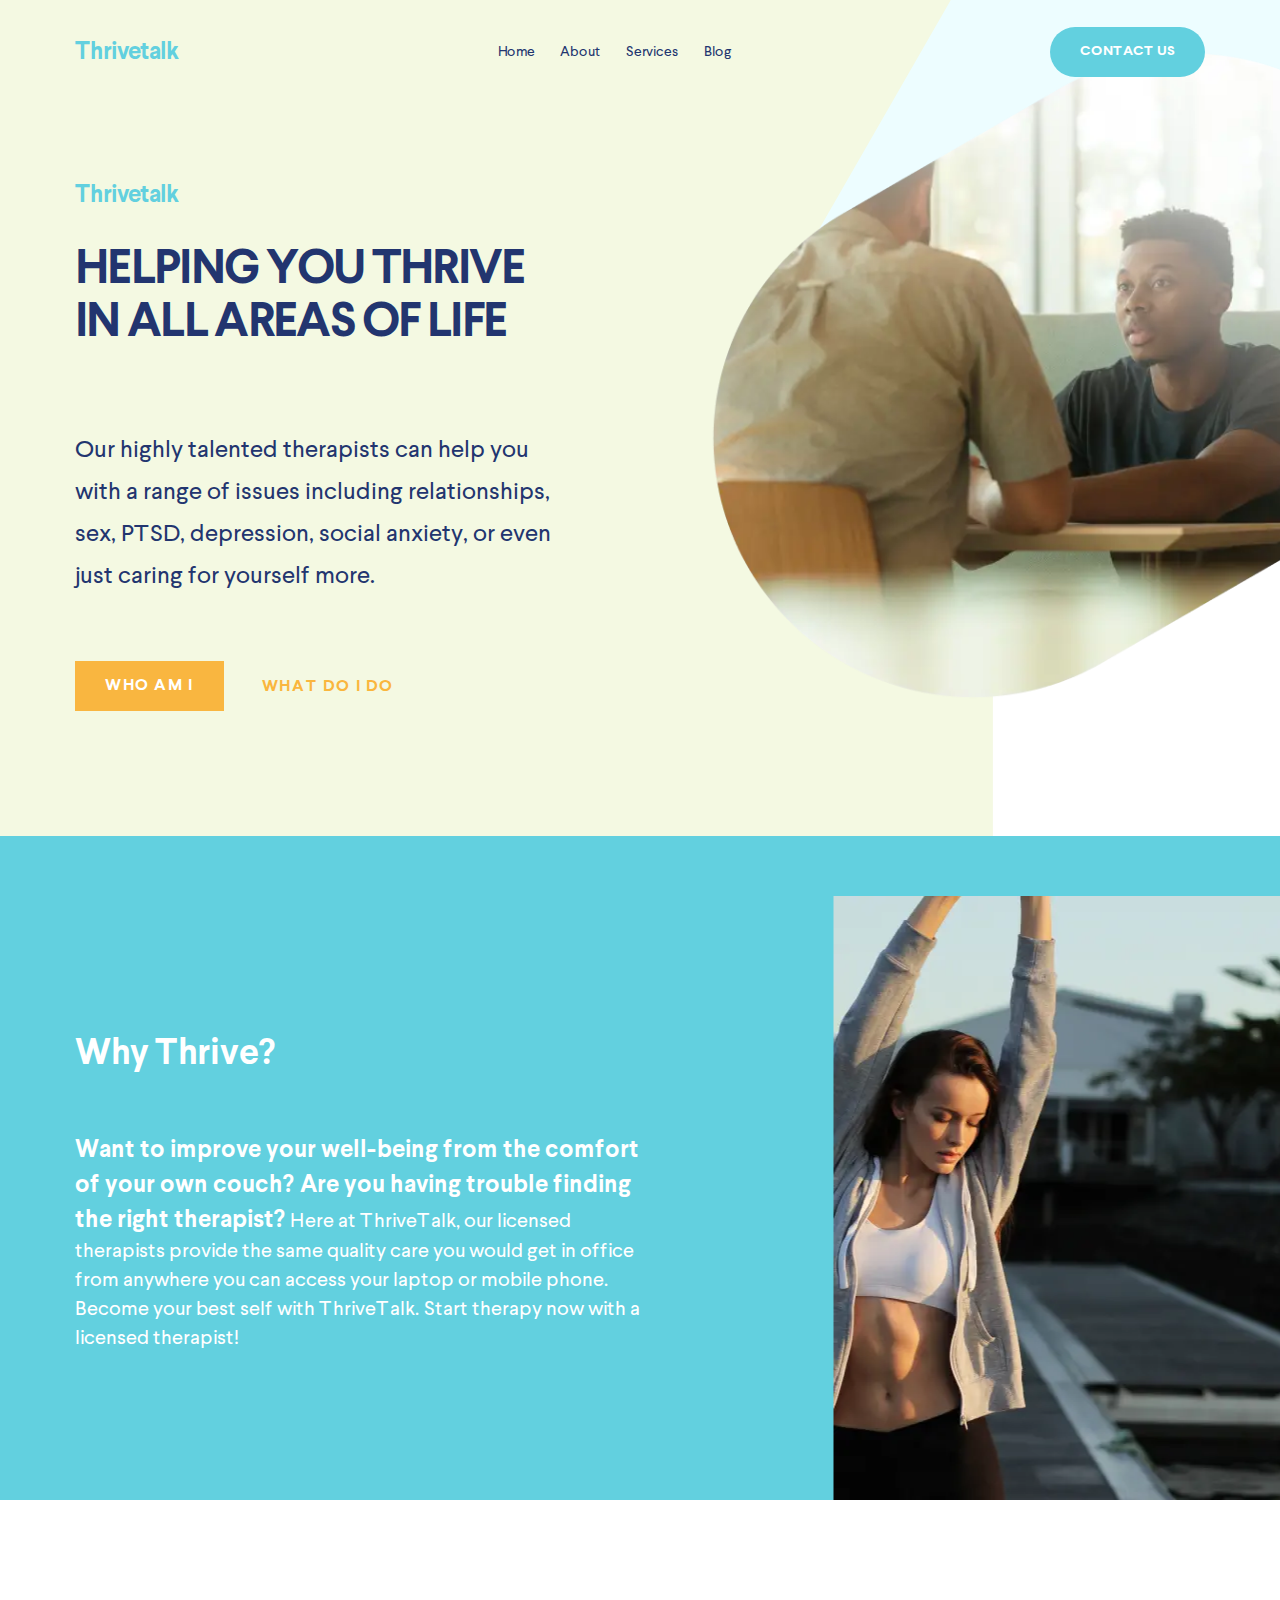
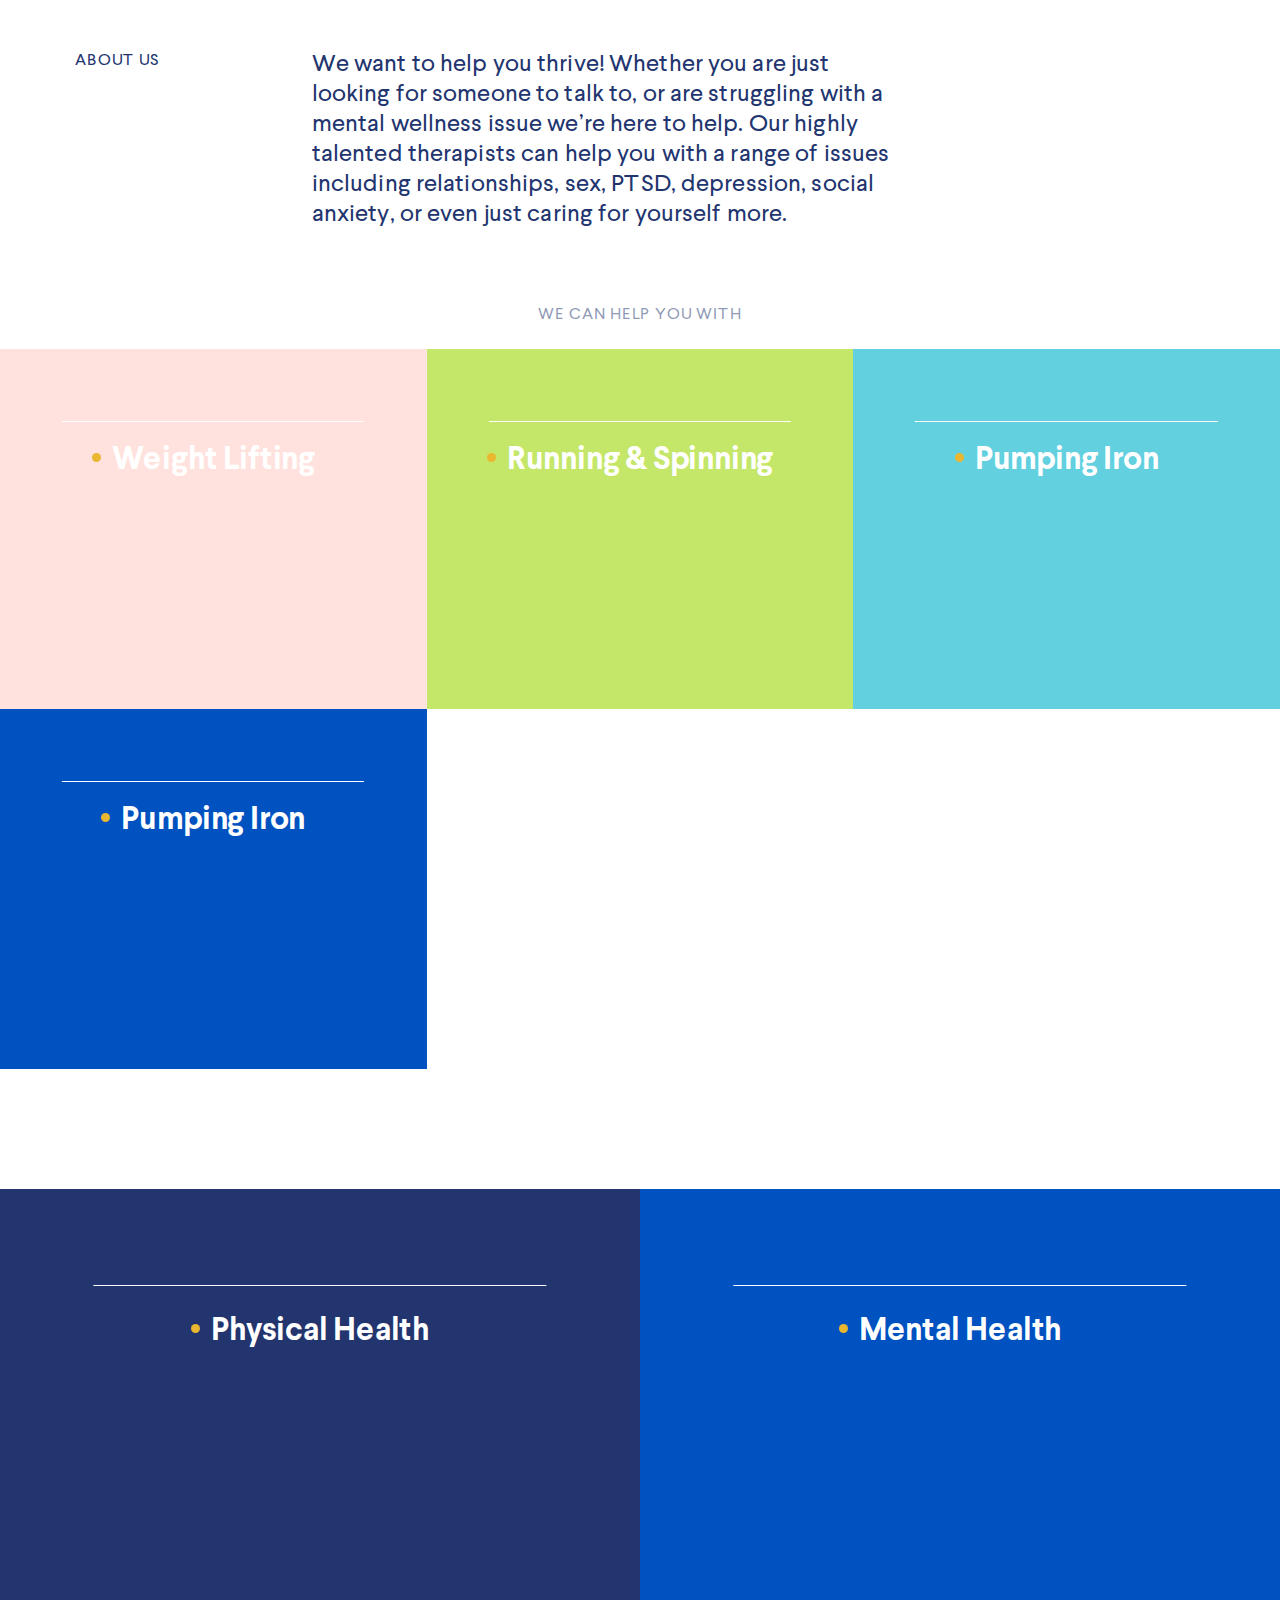
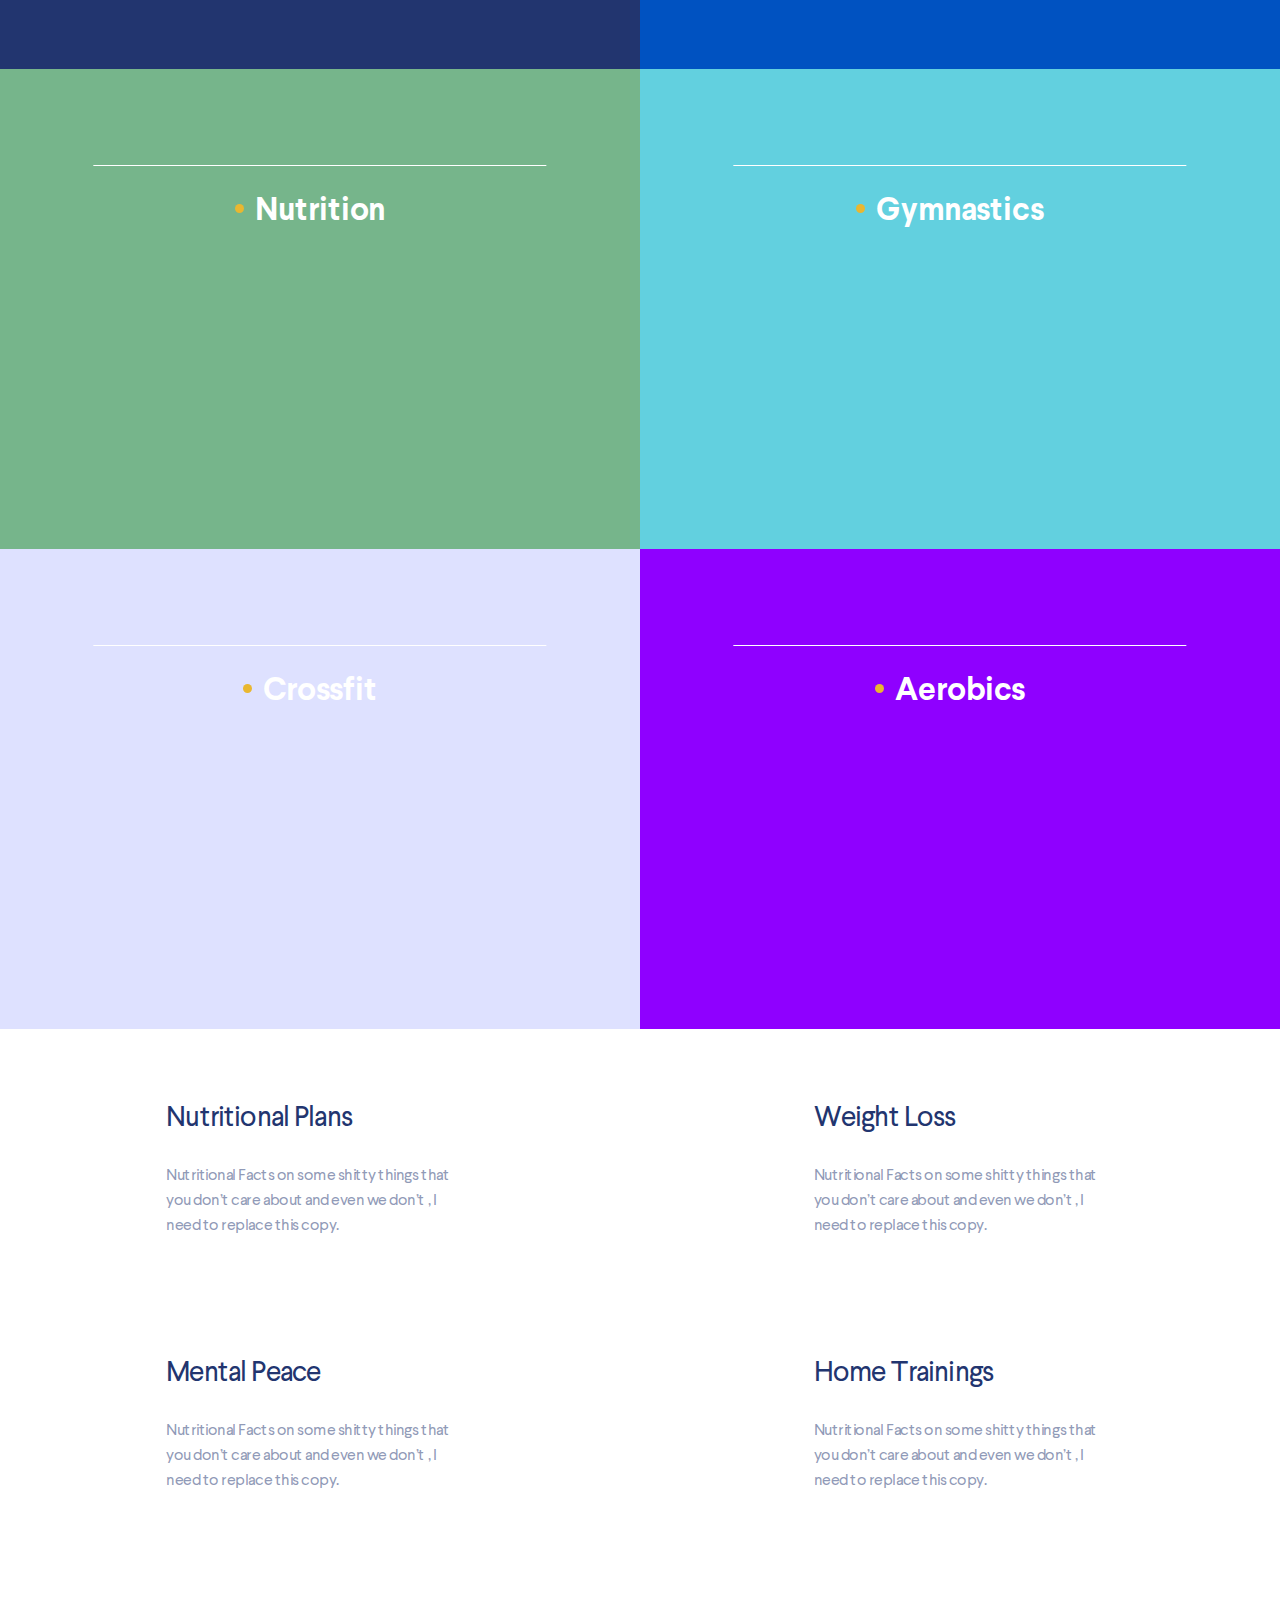
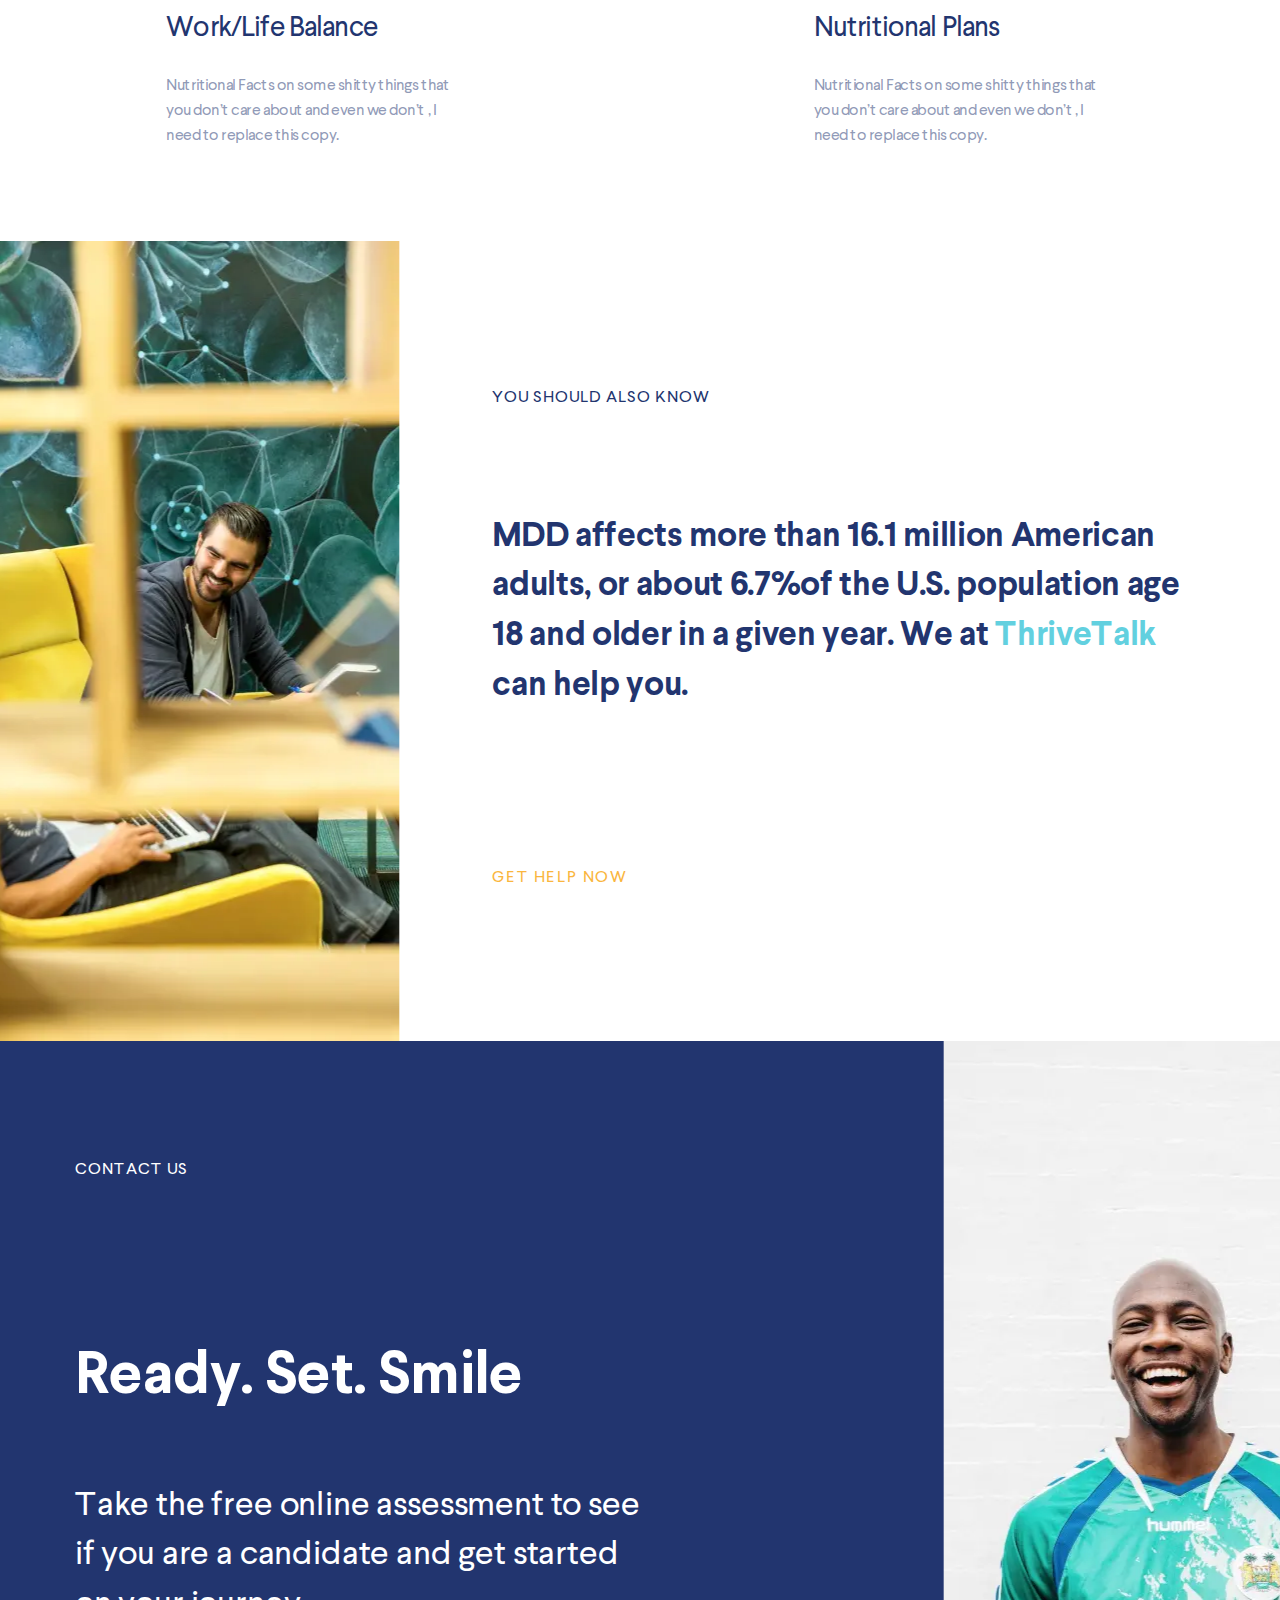
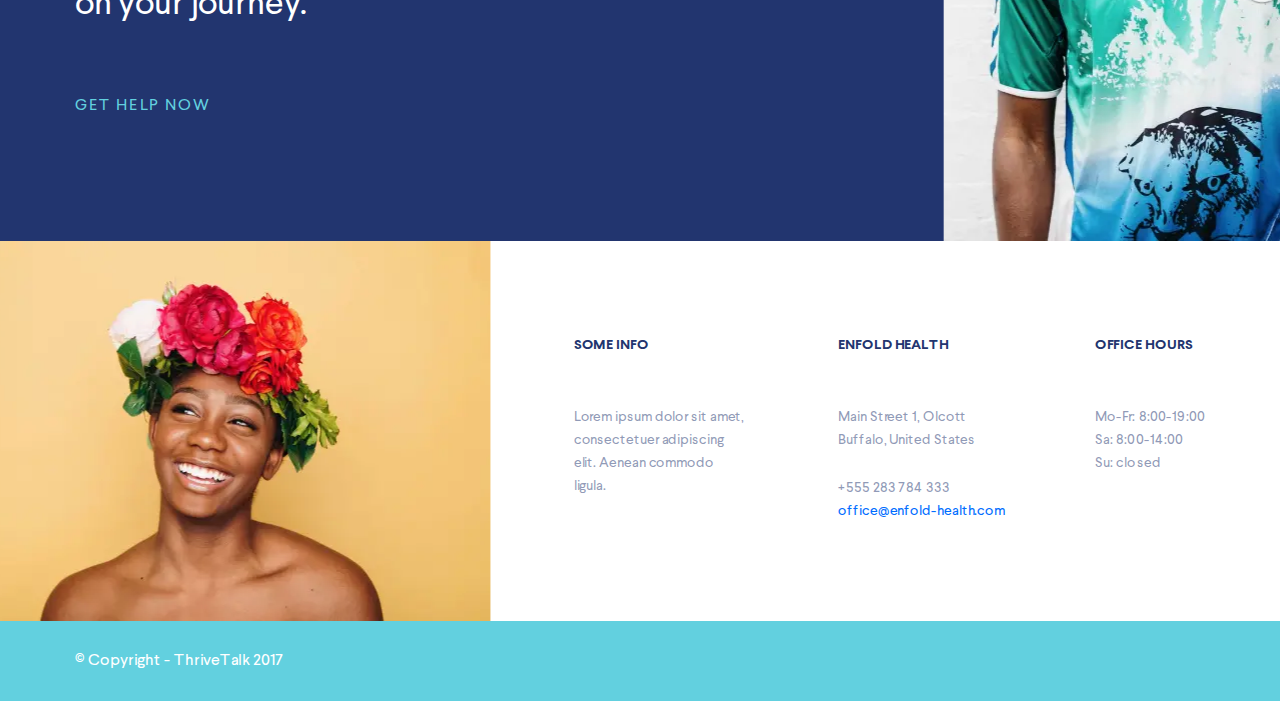
==== commit 854d41f1: "New version" ====
--- a/home.html
+++ b/home.html
@@ -2,18 +2,19 @@
 <html lang="en">
 
 <head>
-	<title>HomePage</title>
+	<title>Thrivetalk</title>
 	<meta charset="UTF-8">
 	<meta name="format-detection" content="telephone=no">
 	<!-- <style>body{opacity: 0;}</style> -->
-	<link rel="stylesheet" href="css/style.min.css?_v=20230222214959">
+	<link rel="stylesheet" href="css/style.min.css?_v=20230408210510">
+	<link rel="shortcut icon" href="favicon.ico">
 	<!-- <meta name="robots" content="noindex, nofollow"> -->
 	<meta name="viewport" content="width=device-width, initial-scale=1.0">
 </head>
 
 <body>
 	<div class="wrapper">
-		<header class="header">
+		<header data-scroll="104" data-scroll-show class="header">
 			<div class="header__container">
 				<a href="#" class="header__logo">Thrivetalk</a>
 				<div class="header__menu menu">
@@ -85,9 +86,7 @@
 									relationships, sex, PTSD, depression, social anxiety, or even just caring for yourself more.
 								</p>
 							</div>
-							<div class="content-services__link">
-								<a href="#" class="">WE CAN HELP YOU WITH</a>
-							</div>
+							<div class="content-services__info">WE CAN HELP YOU WITH</div>
 						</div>
 					</div>
 					<div class="services-about__items items-services">
@@ -323,7 +322,7 @@
 			</div>
 		</footer>
 	</div>
-	<script src="js/app.min.js?_v=20230222214959"></script>
+	<script src="js/app.min.js?_v=20230408210510"></script>
 </body>
 
 </html>--- a/css/style.min.css
+++ b/css/style.min.css
@@ -1 +1 @@
-@charset "UTF-8";@font-face{font-family:Larsseit;font-display:swap;src:url(../fonts/Larsseit-Bold.woff2) format("woff2"),url(../fonts/Larsseit-Bold.woff) format("woff");font-weight:700;font-style:normal}@font-face{font-family:Larsseit;font-display:swap;src:url(../fonts/Larsseit-Medium.woff2) format("woff2"),url(../fonts/Larsseit-Medium.woff) format("woff");font-weight:500;font-style:normal}@font-face{font-family:Larsseit;font-display:swap;src:url(../fonts/Larsseit.woff2) format("woff2"),url(../fonts/Larsseit.woff) format("woff");font-weight:400;font-style:normal}*{padding:0;margin:0;border:0}*,:after,:before{-webkit-box-sizing:border-box;box-sizing:border-box}body,html{height:100%;min-width:320px}body{color:#22356f;line-height:1;font-family:Larsseit;font-size:1rem;-ms-text-size-adjust:100%;-moz-text-size-adjust:100%;-webkit-text-size-adjust:100%;-webkit-font-smoothing:antialiased;-moz-osx-font-smoothing:grayscale}button,input,textarea{font-family:Larsseit;font-size:inherit}button{cursor:pointer;color:inherit;background-color:transparent}a{color:inherit;text-decoration:none}ul li{list-style:none}img{vertical-align:top}h1,h2,h3,h4,h5,h6{font-weight:inherit;font-size:inherit}svg{height:1em;width:1em}svg path{stroke:inherit;fill:inherit}.lock body{overflow:hidden;-ms-touch-action:none;touch-action:none;-ms-scroll-chaining:none;overscroll-behavior:none}.wrapper{min-height:100%;display:-webkit-box;display:-ms-flexbox;display:flex;-webkit-box-orient:vertical;-webkit-box-direction:normal;-ms-flex-direction:column;flex-direction:column;overflow:hidden}@supports (overflow:clip){.wrapper{overflow:clip}}.wrapper>main{-webkit-box-flex:1;-ms-flex:1 1 auto;flex:1 1 auto}.wrapper>*{min-width:0}[class*=__container]{max-width:72.5rem;margin:0 auto;padding:0 .9375rem}[class*=-ibg]{position:relative}[class*=-ibg] img{position:absolute;width:100%;height:100%;top:0;left:0;-o-object-fit:cover;object-fit:cover}[class*=-ibg--contain] img{-o-object-fit:contain;object-fit:contain}.header{position:fixed;top:0;left:0;width:100%;z-index:50;background-color:rgba(255,255,255,.7)}.header__container{min-height:6.5rem;display:-webkit-box;display:-ms-flexbox;display:flex;-webkit-box-align:center;-ms-flex-align:center;align-items:center;-webkit-column-gap:.625rem;-moz-column-gap:.625rem;column-gap:.625rem}.header__logo{font-size:1.5rem;line-height:1.125;font-weight:700;letter-spacing:-.035em;color:#62d0df;position:relative;z-index:5}.header__menu{-webkit-box-flex:1;-ms-flex-positive:1;flex-grow:1}.header__actions{position:relative;z-index:5}.header__button{padding:1.0625rem 1.875rem;background-color:#62d0df;border-radius:3.125rem;font-weight:700;color:#fff;font-size:.875rem;line-height:1.1428571429;text-transform:uppercase;-webkit-transition:background-color .3s ease 0s;-o-transition:background-color .3s ease 0s;transition:background-color .3s ease 0s}.menu__link{position:relative;display:inline-block;font-size:.875rem;line-height:1.1428571429;-webkit-transition:color .4s ease 0s;-o-transition:color .4s ease 0s;transition:color .4s ease 0s}.menu__link::before{content:"";display:inline-block;position:absolute;left:0;top:0;height:.0625rem;width:100%;background-color:#22356f;margin-top:1.75rem;padding-left:.625rem;padding-right:.625rem;opacity:0;visibility:hidden;-webkit-transition:all .4s ease 0s;-o-transition:all .4s ease 0s;transition:all .4s ease 0s}.icon-menu{display:none}.content-footer{display:-webkit-box;display:-ms-flexbox;display:flex;-webkit-box-align:center;-ms-flex-align:center;align-items:center}.content-footer__image img{max-width:100%}.content-footer__info{font-size:.875rem;letter-spacing:-.006em;line-height:.7857142857;display:-webkit-box;display:-ms-flexbox;display:flex;-webkit-column-gap:.625rem;-moz-column-gap:.625rem;column-gap:.625rem}.content-footer__column{color:rgba(34,53,111,.5019607843);line-height:1.6428571429}.content-footer__title{font-weight:700;color:#22356f;line-height:.7857142857}.content-footer__address{font-style:normal}.content-footer__actions{padding-top:1.5625rem;display:-webkit-box;display:-ms-flexbox;display:flex;-webkit-box-orient:vertical;-webkit-box-direction:normal;-ms-flex-direction:column;flex-direction:column}.content-footer__mail{color:#006dff}.content-footer__office-hours{letter-spacing:.01em}.rights-footer{padding:2rem .9375rem;background:#62d0df;color:#fff}.main-page{padding-top:6.5rem;position:relative}.main-page::before{content:"";display:block;position:absolute;width:100%;height:100%;top:0;left:0;background-color:#f4f9e2;-webkit-transform:translateX(-22.430556%);-ms-transform:translateX(-22.430556%);transform:translateX(-22.430556%)}.main-page__row{display:-webkit-box;display:-ms-flexbox;display:flex;-webkit-box-pack:center;-ms-flex-pack:center;justify-content:center;-webkit-box-align:center;-ms-flex-align:center;align-items:center;gap:1.25rem;position:relative;z-index:5}.main-page__conent{-webkit-box-flex:0;-ms-flex:0 1 50%;flex:0 1 50%}.main-page__image{-webkit-box-flex:0;-ms-flex:0 1 50%;flex:0 1 50%}.main-page__image img{max-width:100%}.content__logo{font-size:1.5rem;line-height:.7083333333;font-weight:700;letter-spacing:-.035em;color:#62d0df}.content__title{line-height:1.1041666667em;font-weight:700;letter-spacing:-.035em}.content__text{font-size:1.5rem;line-height:1.75em}.content__actions:not(:last-child){margin-bottom:1.25rem}.action{display:-webkit-box;display:-ms-flexbox;display:flex;-webkit-box-align:center;-ms-flex-align:center;align-items:center;-webkit-column-gap:2.375rem;-moz-column-gap:2.375rem;column-gap:2.375rem}.action__button{background-color:#f9b640;color:#fff;font-size:1rem;line-height:1.4375;font-weight:700;letter-spacing:.1em;padding:.8125rem 1.875rem .875rem;text-transform:uppercase;-webkit-transition:all .3s ease 0s;-o-transition:all .3s ease 0s;transition:all .3s ease 0s}.action__link{font-size:1rem;line-height:1.4375;letter-spacing:.1em;color:#fab63e;font-weight:700;text-transform:uppercase}.block-about{padding-bottom:2.5rem}.main-about{background-color:#62d0df}.main-about__content{color:#fff}.main-about__title{line-height:.75em;letter-spacing:-.006em;font-weight:700}.main-about__title:not(:last-child){margin-bottom:4rem}.main-about__text{line-height:1.45em}.main-about__text span{font-weight:700;line-height:1.4583333333em}.main-about__image-ibg{padding-bottom:53.4513274336%}.content-services__text{display:-webkit-box;display:-ms-flexbox;display:flex;-webkit-box-align:start;-ms-flex-align:start;align-items:flex-start}.content-services__text:not(:last-child){margin-bottom:4.75rem}.content-services__text p{line-height:1.25em;letter-spacing:.005em}.content-services__label{line-height:1.4375;letter-spacing:.06em;-webkit-box-flex:0;-ms-flex:0 1 auto;flex:0 1 auto;text-transform:uppercase}.content-services__link{padding-bottom:1.5rem;text-align:center}.content-services__link a{text-transform:uppercase;line-height:1.1875;letter-spacing:.06em;color:rgba(34,53,111,.5019607843);-webkit-transition:color .3s ease 0s;-o-transition:color .3s ease 0s;transition:color .3s ease 0s}.items-services__container{max-width:90rem;padding:0}.items-services__block{display:-ms-grid;display:grid;grid-auto-flow:row;grid-template:20rem/repeat(auto-fill,minmax(20rem,1fr));grid-auto-rows:20rem}.items-services__card{-webkit-transition:background-color .3s ease 0s;-o-transition:background-color .3s ease 0s;transition:background-color .3s ease 0s}.items-services__card--pippin-color{background-color:#ffe2de}.items-services__card--yellow-green{background-color:#c4e769}.items-services__card--viking-color{background-color:#62d0df}.items-services__card--science-blue{background-color:#0052c1}.service-card{line-height:1.0625;font-weight:700;letter-spacing:-.006em;color:#fff;position:relative}.service-card::before{content:"";display:inline-block;position:absolute;width:70.833333%;height:.0625rem;top:0;left:0;background-color:#fff;margin-top:4.5rem;-webkit-transform:translateX(20.470588%);-ms-transform:translateX(20.470588%);transform:translateX(20.470588%)}.service-card__content{display:-webkit-box;display:-ms-flexbox;display:flex;-webkit-box-pack:center;-ms-flex-pack:center;justify-content:center}.service-card__title{margin-top:5.9375rem;position:relative}.service-card__title::before{content:"";position:absolute;display:inline-block;width:.5625rem;height:.5625rem;background-color:#e9b730;border-radius:50%;top:0;left:0;-webkit-transform:translate(-222.222222%,100%);-ms-transform:translate(-222.222222%,100%);transform:translate(-222.222222%,100%)}.health-about__container{max-width:90rem;padding:0;display:-webkit-box;display:-ms-flexbox;display:flex;-webkit-box-orient:vertical;-webkit-box-direction:reverse;-ms-flex-direction:column-reverse;flex-direction:column-reverse;row-gap:1.375rem}.program-block__items{display:-ms-grid;display:grid;grid-template:20rem/repeat(auto-fill,minmax(20rem,1fr));grid-auto-rows:20rem}.program-block__card--astronaut-color{background-color:#22356f}.program-block__card--science-blue{background-color:#0052c1}.program-block__card--silver-tree{background-color:#76b58b}.program-block__card--viking-color{background-color:#62d0df}.program-block__card--fog-color{background-color:#dee1ff}.program-block__card--electric-violet{background-color:#8f00ff}.program-card{line-height:1.0625;font-weight:700;letter-spacing:-.006em;color:#fff;position:relative;overflow:hidden}.program-card::before{content:"";display:inline-block;position:absolute;z-index:2;width:70.833333%;height:.0625rem;top:0;left:0;background-color:#fff;margin-top:4.5rem;-webkit-transform:translateX(20.588235%);-ms-transform:translateX(20.588235%);transform:translateX(20.588235%)}.program-card__content{display:-webkit-box;display:-ms-flexbox;display:flex;-webkit-box-pack:center;-ms-flex-pack:center;justify-content:center}.program-card__title{margin-top:5.9375rem;position:relative;z-index:3}.program-card__title::before{content:"";z-index:2;position:absolute;display:inline-block;width:.5625rem;height:.5625rem;background-color:#e9b730;border-radius:50%;top:0;left:0;-webkit-transform:translate(-222.222222%,100%);-ms-transform:translate(-222.222222%,100%);transform:translate(-222.222222%,100%)}.program-card__image-ibg{padding-bottom:100%;-webkit-transform:translateY(-33.333%);-ms-transform:translateY(-33.333%);transform:translateY(-33.333%)}.program-card__image-ibg img{visibility:hidden;opacity:0;-webkit-transition:all .8s ease 0s;-o-transition:all .8s ease 0s;transition:all .8s ease 0s}.plan-block__items{display:-ms-grid;display:grid;grid-template:15rem/repeat(auto-fill,minmax(20rem,1fr));grid-auto-rows:15rem;place-items:center}.plan-block__card{padding:.3125rem}.plan-card__content{display:-webkit-box;display:-ms-flexbox;display:flex;-webkit-box-orient:vertical;-webkit-box-direction:normal;-ms-flex-direction:column;flex-direction:column;row-gap:1.75rem;max-width:18.75rem}.plan-card__content p{line-height:1.5625;letter-spacing:-.03em;color:rgba(34,53,111,.5019607843)}.plan-card__title{font-size:1.75rem;line-height:1.1785714286;letter-spacing:-.03em}.info-more__container{display:-webkit-box;display:-ms-flexbox;display:flex;-webkit-box-align:center;-ms-flex-align:center;align-items:center}.info-more__image img{max-width:100%}.info-more__label{line-height:.75;text-transform:uppercase;letter-spacing:.06em}.info-more__text{font-weight:700;font-size:2.25rem;line-height:1.4722222222em;letter-spacing:-.01em}.info-more__text span{color:#62d0df}.info-more__link{line-height:1.4375;letter-spacing:.1em;color:#fab63e}.cta{background-color:#22356f}.cta__container{display:-webkit-box;display:-ms-flexbox;display:flex;-webkit-box-align:center;-ms-flex-align:center;align-items:center}.cta__content{color:#fff;-webkit-box-flex:0;-ms-flex:0 1 72.5%;flex:0 1 72.5%}.cta__label{line-height:.75;letter-spacing:.06em;text-transform:uppercase}.cta__title{font-size:4rem;font-weight:700;line-height:1.46875em;letter-spacing:-.01em}.cta__text{line-height:1.4722222222em;letter-spacing:-.005em}.cta__link{line-height:1.4375;letter-spacing:.1em;color:#62d0df}.cta__image img{max-width:100%}@media (min-width:37.5em){.content-footer__text{max-width:10.9375rem}}@media (min-width:38.12375em){.menu__list{display:-webkit-box;display:-ms-flexbox;display:flex;-ms-flex-wrap:wrap;flex-wrap:wrap;-webkit-box-pack:center;-ms-flex-pack:center;justify-content:center;-webkit-column-gap:1.5625rem;-moz-column-gap:1.5625rem;column-gap:1.5625rem;row-gap:.3125rem}}@media (min-width:47.99875em){.items-services__block{grid-template:22.5rem/repeat(auto-fit,minmax(22.5rem,1fr));grid-auto-rows:22.5rem}.program-block__items{grid-template:22.5rem/repeat(auto-fill,minmax(22.5rem,1fr));grid-auto-rows:22.5rem}.plan-block__items{grid-template:15rem/repeat(auto-fill,minmax(22.5rem,1fr));grid-auto-rows:15rem}}@media (min-width:61.99875em){.content-footer__image{-webkit-box-flex:0;-ms-flex:0 1 auto;flex:0 1 auto;-webkit-transform:translateX(-31%);-ms-transform:translateX(-31%);transform:translateX(-31%)}.content-footer__image img{max-width:130%}.content-footer__info{-webkit-box-flex:0;-ms-flex:0 1 63.87931%;flex:0 1 63.87931%;-webkit-box-pack:justify;-ms-flex-pack:justify;justify-content:space-between;-webkit-box-align:start;-ms-flex-align:start;align-items:flex-start}.main-page__row{-webkit-box-align:start;-ms-flex-align:start;align-items:flex-start}.main-page__conent{-webkit-box-flex:0;-ms-flex:0 1 54.690265%;flex:0 1 54.690265%}.main-page__image{-webkit-box-flex:1;-ms-flex:1 1 auto;flex:1 1 auto;-webkit-transform:translateX(20%);-ms-transform:translateX(20%);transform:translateX(20%)}.main-page__image::before{content:"";display:block;width:125%;height:74.039402%;position:absolute;top:-9%;left:0;border-radius:19.5099375rem;-webkit-transform:matrix(-.5,.87,.87,.5,0,0);-ms-transform:matrix(-.5,.87,.87,.5,0,0);transform:matrix(-.5,.87,.87,.5,0,0);background-color:#edfdff}.main-page__image img{max-width:120%;position:relative;z-index:2}.content{padding-top:8.5625rem;padding-bottom:4.6875rem}.main-about__container{display:-webkit-box;display:-ms-flexbox;display:flex;-webkit-box-align:center;-ms-flex-align:center;align-items:center;-webkit-box-pack:justify;-ms-flex-pack:justify;justify-content:space-between;gap:1.25rem}.main-about__content{-webkit-box-flex:0;-ms-flex:0 1 50%;flex:0 1 50%}.main-about__image-ibg{-webkit-transform:translateX(30%);-ms-transform:translateX(30%);transform:translateX(30%);-webkit-box-flex:1;-ms-flex:1 0 auto;flex:1 0 auto}.main-about__image-ibg img{-o-object-fit:contain;object-fit:contain}.content-services__text p{-webkit-box-flex:0;-ms-flex:0 1 37rem;flex:0 1 37rem}.health-about__container{-webkit-box-orient:vertical;-webkit-box-direction:normal;-ms-flex-direction:column;flex-direction:column}.program-block__items{grid-template:30rem/repeat(auto-fill,minmax(30rem,1fr));grid-auto-rows:30rem}.program-card::before{margin-top:6rem}.program-card__title{margin-top:7.875rem}.plan-block__items{grid-template:15rem/repeat(auto-fill,minmax(30rem,1fr));grid-auto-rows:15rem}.info-more__image{-webkit-box-flex:0;-ms-flex:0 1 auto;flex:0 1 auto;-webkit-transform:translateX(-37.291667%);-ms-transform:translateX(-37.291667%);transform:translateX(-37.291667%)}.info-more__image img{max-width:115.431034%}.info-more__content{-webkit-box-flex:0;-ms-flex:0 1 72.5%;flex:0 1 72.5%}.cta__text{max-width:36.25rem}.cta__image{-webkit-box-flex:0;-ms-flex:0 1 auto;flex:0 1 auto;-webkit-transform:translateX(37.291667%);-ms-transform:translateX(37.291667%);transform:translateX(37.291667%)}.cta__image img{max-width:115.431034%}}@media (min-width:72.5em){.content__title{font-size:3rem}.content__text{font-size:1.5rem}.services-about{padding-top:9.375rem}.services-about__items{padding-bottom:7.5rem}}@media (min-width:48em){.plan-card__title{font-size:1.75rem}}@media (min-width:62em){.header__container{min-height:6.5rem}.content-footer__title:not(:last-child){margin-bottom:3.4375rem}.content__logo:not(:last-child){margin-bottom:2.5rem}.content__title:not(:last-child){margin-bottom:5rem}.content__text:not(:last-child){margin-bottom:3.9375rem}.main-about__title{font-size:2.25rem}.main-about__title:not(:last-child){margin-bottom:4rem}.main-about__text{font-size:1.25rem}.main-about__text span{font-size:1.5rem}.content-services__text{-webkit-column-gap:9.5rem;-moz-column-gap:9.5rem;column-gap:9.5rem}.content-services__text:not(:last-child){margin-bottom:4.75rem}.content-services__text p{font-size:1.5rem}.service-card{font-size:2rem}.program-card{font-size:2rem}}@media (min-width:90em){.info-more__label:not(:last-child){margin-bottom:9.5rem}.info-more__text{font-size:2.25rem}.info-more__text:not(:last-child){margin-bottom:14.0625rem}.cta__label:not(:last-child){margin-bottom:14.375rem}.cta__title{font-size:4rem}.cta__title:not(:last-child){margin-bottom:4.6875rem}.cta__text{font-size:2.25rem}.cta__text:not(:last-child){margin-bottom:5rem}}@media (max-width:20em){.header__container{min-height:5.25rem}.content-footer__title:not(:last-child){margin-bottom:1.25rem}.content__logo:not(:last-child){margin-bottom:1.25rem}.content__title{font-size:2.375rem}.content__title:not(:last-child){margin-bottom:1.875rem}.content__text{font-size:1.125rem}.content__text:not(:last-child){margin-bottom:1.75rem}.main-about__title{font-size:2rem}.main-about__title:not(:last-child){margin-bottom:2rem}.main-about__text{font-size:1rem}.main-about__text span{font-size:1.25rem}.services-about{padding-top:1.875rem}.services-about__items{padding-bottom:1.875rem}.content-services__text:not(:last-child){margin-bottom:2.1875rem}.content-services__text p{font-size:1rem}.service-card{font-size:1.75rem}.program-card{font-size:1.75rem}.plan-card__title{font-size:1.5rem}.info-more__label:not(:last-child){margin-bottom:1.875rem}.info-more__text{font-size:1.25rem}.info-more__text:not(:last-child){margin-bottom:1.875rem}.cta__label:not(:last-child){margin-bottom:1.875rem}.cta__title{font-size:2.375rem}.cta__title:not(:last-child){margin-bottom:1.875rem}.cta__text{font-size:1.25rem}.cta__text:not(:last-child){margin-bottom:1.875rem}}@media (max-width:61.99875em){.content-footer{-webkit-box-orient:vertical;-webkit-box-direction:reverse;-ms-flex-direction:column-reverse;flex-direction:column-reverse;-webkit-box-align:stretch;-ms-flex-align:stretch;align-items:stretch;row-gap:1.5625rem;padding-top:1.5625rem}.content-footer__image{-ms-flex-item-align:center;-ms-grid-row-align:center;align-self:center}.main-about__content:not(:last-child){margin-bottom:2.5rem}.content-services__text{-webkit-box-orient:vertical;-webkit-box-direction:normal;-ms-flex-direction:column;flex-direction:column;row-gap:1.5625rem}.info-more__container{-webkit-box-orient:vertical;-webkit-box-direction:reverse;-ms-flex-direction:column-reverse;flex-direction:column-reverse;row-gap:1.25rem}.cta__container{-webkit-box-orient:vertical;-webkit-box-direction:normal;-ms-flex-direction:column;flex-direction:column;row-gap:1.25rem}}@media (max-width:61.99875em) and (max-width:20em){.main-page{padding-bottom:1.875rem}.main-about{padding-top:1.875rem}.cta__container{padding-top:2.5rem}.cta__container{padding-bottom:1.25rem}}@media (max-width:47.99875em){.main-page__row{-webkit-box-orient:vertical;-webkit-box-direction:normal;-ms-flex-direction:column;flex-direction:column}}@media (max-width:47.9375em){.content-services__text{-webkit-column-gap:1.5625rem;-moz-column-gap:1.5625rem;column-gap:1.5625rem}}@media (max-width:38.12375em){.header__logo{-webkit-box-ordinal-group:2;-ms-flex-order:1;order:1;-webkit-box-flex:1;-ms-flex-positive:1;flex-grow:1}.header__menu{-webkit-box-ordinal-group:4;-ms-flex-order:3;order:3;-webkit-box-flex:0;-ms-flex-positive:0;flex-grow:0}.header__actions{-webkit-box-ordinal-group:3;-ms-flex-order:2;order:2}.menu__body{position:fixed;top:0;left:-100%;width:100%;height:100%;background-color:#fff;text-align:center;padding-top:6.875rem;padding-bottom:9.375rem;padding-right:.9375rem;padding-left:.9375rem;overflow:auto;-webkit-transition:left .3s ease 0s;-o-transition:left .3s ease 0s;transition:left .3s ease 0s;z-index:4}.menu__body::before{content:"";position:fixed;width:100%;background-color:#fff;top:0;left:-100%;z-index:5}.menu-open .menu__body{left:0}.menu-open .menu__body::before{left:0}.menu__item:not(:last-child){margin-bottom:1.5625rem}.menu__link{font-size:1.75rem}.icon-menu{display:block;position:relative;width:1.875rem;height:1.125rem;z-index:5}.icon-menu span,.icon-menu::after,.icon-menu::before{content:"";-webkit-transition:all .3s ease 0s;-o-transition:all .3s ease 0s;transition:all .3s ease 0s;right:0;position:absolute;width:100%;height:.125rem;background-color:#22356f}.icon-menu::before{top:0}.icon-menu::after{bottom:0}.icon-menu span{top:calc(50% - .0625rem)}.menu-open .icon-menu span{width:0}.menu-open .icon-menu::before{top:calc(50% - .0625rem);-webkit-transform:rotate(-45deg);-ms-transform:rotate(-45deg);transform:rotate(-45deg)}.menu-open .icon-menu::after{bottom:calc(50% - .0625rem);-webkit-transform:rotate(45deg);-ms-transform:rotate(45deg);transform:rotate(45deg)}}@media (max-width:38.12375em) and (max-width:20em){.menu__body::before{min-height:5.25rem}}@media (max-width:38.12375em) and (any-hover:none){.icon-menu{cursor:default}}@media (max-width:37.5em){.content-footer__info{-webkit-box-orient:vertical;-webkit-box-direction:normal;-ms-flex-direction:column;flex-direction:column;row-gap:1.5625rem}}@media (max-width:26.56125em){.action{-webkit-box-orient:vertical;-webkit-box-direction:normal;-ms-flex-direction:column;flex-direction:column;row-gap:1.25rem;text-align:center;-webkit-box-align:stretch;-ms-flex-align:stretch;align-items:stretch}}@media (max-width:23.43625em){.header__container{-webkit-box-pack:justify;-ms-flex-pack:justify;justify-content:space-between}.header__logo{max-width:4rem;overflow:hidden}}@media (min-width:20em) and (max-width:62em){@supports (min-height:clamp(5.25rem ,4.6547619048rem + 2.9761904762vw ,6.5rem)){.header__container{min-height:clamp(5.25rem ,4.6547619048rem + 2.9761904762vw ,6.5rem)}}@supports not (min-height:clamp(5.25rem ,4.6547619048rem + 2.9761904762vw ,6.5rem)){.header__container{min-height:calc(5.25rem + 1.25 * (100vw - 20rem)/ 42)}}@supports (margin-bottom:clamp(1.25rem ,0.2083333333rem + 5.2083333333vw ,3.4375rem)){.content-footer__title:not(:last-child){margin-bottom:clamp(1.25rem ,.2083333333rem + 5.2083333333vw ,3.4375rem)}}@supports not (margin-bottom:clamp(1.25rem ,0.2083333333rem + 5.2083333333vw ,3.4375rem)){.content-footer__title:not(:last-child){margin-bottom:calc(1.25rem + 2.1875 * (100vw - 20rem)/ 42)}}@supports (margin-bottom:clamp(1.25rem ,0.6547619048rem + 2.9761904762vw ,2.5rem)){.content__logo:not(:last-child){margin-bottom:clamp(1.25rem ,.6547619048rem + 2.9761904762vw ,2.5rem)}}@supports not (margin-bottom:clamp(1.25rem ,0.6547619048rem + 2.9761904762vw ,2.5rem)){.content__logo:not(:last-child){margin-bottom:calc(1.25rem + 1.25 * (100vw - 20rem)/ 42)}}@supports (margin-bottom:clamp(1.875rem ,0.3869047619rem + 7.4404761905vw ,5rem)){.content__title:not(:last-child){margin-bottom:clamp(1.875rem ,.3869047619rem + 7.4404761905vw ,5rem)}}@supports not (margin-bottom:clamp(1.875rem ,0.3869047619rem + 7.4404761905vw ,5rem)){.content__title:not(:last-child){margin-bottom:calc(1.875rem + 3.125 * (100vw - 20rem)/ 42)}}@supports (margin-bottom:clamp(1.75rem ,0.7083333333rem + 5.2083333333vw ,3.9375rem)){.content__text:not(:last-child){margin-bottom:clamp(1.75rem ,.7083333333rem + 5.2083333333vw ,3.9375rem)}}@supports not (margin-bottom:clamp(1.75rem ,0.7083333333rem + 5.2083333333vw ,3.9375rem)){.content__text:not(:last-child){margin-bottom:calc(1.75rem + 2.1875 * (100vw - 20rem)/ 42)}}@supports (font-size:clamp(2rem ,1.880952381rem + 0.5952380952vw ,2.25rem)){.main-about__title{font-size:clamp(2rem ,1.880952381rem + .5952380952vw ,2.25rem)}}@supports not (font-size:clamp(2rem ,1.880952381rem + 0.5952380952vw ,2.25rem)){.main-about__title{font-size:calc(2rem + .25 * (100vw - 20rem)/ 42)}}@supports (margin-bottom:clamp(2rem ,1.0476190476rem + 4.7619047619vw ,4rem)){.main-about__title:not(:last-child){margin-bottom:clamp(2rem ,1.0476190476rem + 4.7619047619vw ,4rem)}}@supports not (margin-bottom:clamp(2rem ,1.0476190476rem + 4.7619047619vw ,4rem)){.main-about__title:not(:last-child){margin-bottom:calc(2rem + 2 * (100vw - 20rem)/ 42)}}@supports (font-size:clamp(1rem ,0.880952381rem + 0.5952380952vw ,1.25rem)){.main-about__text{font-size:clamp(1rem ,.880952381rem + .5952380952vw ,1.25rem)}}@supports not (font-size:clamp(1rem ,0.880952381rem + 0.5952380952vw ,1.25rem)){.main-about__text{font-size:calc(1rem + .25 * (100vw - 20rem)/ 42)}}@supports (font-size:clamp(1.25rem ,1.130952381rem + 0.5952380952vw ,1.5rem)){.main-about__text span{font-size:clamp(1.25rem ,1.130952381rem + .5952380952vw ,1.5rem)}}@supports not (font-size:clamp(1.25rem ,1.130952381rem + 0.5952380952vw ,1.5rem)){.main-about__text span{font-size:calc(1.25rem + .25 * (100vw - 20rem)/ 42)}}@supports (margin-bottom:clamp(2.1875rem ,0.9672619048rem + 6.1011904762vw ,4.75rem)){.content-services__text:not(:last-child){margin-bottom:clamp(2.1875rem ,.9672619048rem + 6.1011904762vw ,4.75rem)}}@supports not (margin-bottom:clamp(2.1875rem ,0.9672619048rem + 6.1011904762vw ,4.75rem)){.content-services__text:not(:last-child){margin-bottom:calc(2.1875rem + 2.5625 * (100vw - 20rem)/ 42)}}@supports (font-size:clamp(1rem ,0.7619047619rem + 1.1904761905vw ,1.5rem)){.content-services__text p{font-size:clamp(1rem ,.7619047619rem + 1.1904761905vw ,1.5rem)}}@supports not (font-size:clamp(1rem ,0.7619047619rem + 1.1904761905vw ,1.5rem)){.content-services__text p{font-size:calc(1rem + .5 * (100vw - 20rem)/ 42)}}@supports (font-size:clamp(1.75rem ,1.630952381rem + 0.5952380952vw ,2rem)){.service-card{font-size:clamp(1.75rem ,1.630952381rem + .5952380952vw ,2rem)}}@supports not (font-size:clamp(1.75rem ,1.630952381rem + 0.5952380952vw ,2rem)){.service-card{font-size:calc(1.75rem + .25 * (100vw - 20rem)/ 42)}}@supports (font-size:clamp(1.75rem ,1.630952381rem + 0.5952380952vw ,2rem)){.program-card{font-size:clamp(1.75rem ,1.630952381rem + .5952380952vw ,2rem)}}@supports not (font-size:clamp(1.75rem ,1.630952381rem + 0.5952380952vw ,2rem)){.program-card{font-size:calc(1.75rem + .25 * (100vw - 20rem)/ 42)}}}@media (max-width:38.12375em) and (min-width:62em){.menu__body::before{min-height:6.5rem}}@media (max-width:38.12375em) and (min-width:20em) and (max-width:62em){@supports (min-height:clamp(5.25rem ,4.6547619048rem + 2.9761904762vw ,6.5rem)){.menu__body::before{min-height:clamp(5.25rem ,4.6547619048rem + 2.9761904762vw ,6.5rem)}}@supports not (min-height:clamp(5.25rem ,4.6547619048rem + 2.9761904762vw ,6.5rem)){.menu__body::before{min-height:calc(5.25rem + 1.25 * (100vw - 20rem)/ 42)}}}@media (max-width:61.99875em) and (min-width:37.5em){.content-footer__column{-webkit-box-flex:1;-ms-flex:1 1 33.333%;flex:1 1 33.333%}}@media (max-width:61.99875em) and (min-width:72.5em){.main-page{padding-bottom:3.125rem}.main-about{padding-top:3.75rem}}@media (max-width:61.99875em) and (min-width:20em) and (max-width:72.5em){@supports (padding-bottom:clamp(1.875rem ,1.3988095238rem + 2.380952381vw ,3.125rem)){.main-page{padding-bottom:clamp(1.875rem ,1.3988095238rem + 2.380952381vw ,3.125rem)}}@supports not (padding-bottom:clamp(1.875rem ,1.3988095238rem + 2.380952381vw ,3.125rem)){.main-page{padding-bottom:calc(1.875rem + 1.25 * (100vw - 20rem)/ 52.5)}}@supports (padding-top:clamp(1.875rem ,1.1607142857rem + 3.5714285714vw ,3.75rem)){.main-about{padding-top:clamp(1.875rem ,1.1607142857rem + 3.5714285714vw ,3.75rem)}}@supports not (padding-top:clamp(1.875rem ,1.1607142857rem + 3.5714285714vw ,3.75rem)){.main-about{padding-top:calc(1.875rem + 1.875 * (100vw - 20rem)/ 52.5)}}}@media (min-width:20em) and (max-width:72.5em){@supports (font-size:clamp(2.375rem ,2.1369047619rem + 1.1904761905vw ,3rem)){.content__title{font-size:clamp(2.375rem ,2.1369047619rem + 1.1904761905vw ,3rem)}}@supports not (font-size:clamp(2.375rem ,2.1369047619rem + 1.1904761905vw ,3rem)){.content__title{font-size:calc(2.375rem + .625 * (100vw - 20rem)/ 52.5)}}@supports (font-size:clamp(1.125rem ,0.9821428571rem + 0.7142857143vw ,1.5rem)){.content__text{font-size:clamp(1.125rem ,.9821428571rem + .7142857143vw ,1.5rem)}}@supports not (font-size:clamp(1.125rem ,0.9821428571rem + 0.7142857143vw ,1.5rem)){.content__text{font-size:calc(1.125rem + .375 * (100vw - 20rem)/ 52.5)}}@supports (padding-top:clamp(1.875rem ,-0.9821428571rem + 14.2857142857vw ,9.375rem)){.services-about{padding-top:clamp(1.875rem ,-.9821428571rem + 14.2857142857vw ,9.375rem)}}@supports not (padding-top:clamp(1.875rem ,-0.9821428571rem + 14.2857142857vw ,9.375rem)){.services-about{padding-top:calc(1.875rem + 7.5 * (100vw - 20rem)/ 52.5)}}@supports (padding-bottom:clamp(1.875rem ,-0.2678571429rem + 10.7142857143vw ,7.5rem)){.services-about__items{padding-bottom:clamp(1.875rem ,-.2678571429rem + 10.7142857143vw ,7.5rem)}}@supports not (padding-bottom:clamp(1.875rem ,-0.2678571429rem + 10.7142857143vw ,7.5rem)){.services-about__items{padding-bottom:calc(1.875rem + 5.625 * (100vw - 20rem)/ 52.5)}}}@media (min-width:47.9375em) and (max-width:62em){@supports ((-moz-column-gap:clamp(1.5625rem ,-25.4955555556rem + 56.4444444444vw ,9.5rem)) or (column-gap:clamp(1.5625rem ,-25.4955555556rem + 56.4444444444vw ,9.5rem))){.content-services__text{-webkit-column-gap:clamp(1.5625rem ,-25.4955555556rem + 56.4444444444vw ,9.5rem);-moz-column-gap:clamp(1.5625rem ,-25.4955555556rem + 56.4444444444vw ,9.5rem);column-gap:clamp(1.5625rem ,-25.4955555556rem + 56.4444444444vw ,9.5rem)}}@supports not ((-moz-column-gap:clamp(1.5625rem ,-25.4955555556rem + 56.4444444444vw ,9.5rem)) or (column-gap:clamp(1.5625rem ,-25.4955555556rem + 56.4444444444vw ,9.5rem))){.content-services__text{-webkit-column-gap:calc(1.5625rem + 7.9375 * (100vw - 47.9375rem)/ 14.0625);-moz-column-gap:calc(1.5625rem + 7.9375 * (100vw - 47.9375rem)/ 14.0625);column-gap:calc(1.5625rem + 7.9375 * (100vw - 47.9375rem)/ 14.0625)}}}@media (min-width:20em) and (max-width:48em){@supports (font-size:clamp(1.5rem ,1.3214285714rem + 0.8928571429vw ,1.75rem)){.plan-card__title{font-size:clamp(1.5rem ,1.3214285714rem + .8928571429vw ,1.75rem)}}@supports not (font-size:clamp(1.5rem ,1.3214285714rem + 0.8928571429vw ,1.75rem)){.plan-card__title{font-size:calc(1.5rem + .25 * (100vw - 20rem)/ 28)}}}@media (min-width:20em) and (max-width:90em){@supports (margin-bottom:clamp(1.875rem ,-0.3035714286rem + 10.8928571429vw ,9.5rem)){.info-more__label:not(:last-child){margin-bottom:clamp(1.875rem ,-.3035714286rem + 10.8928571429vw ,9.5rem)}}@supports not (margin-bottom:clamp(1.875rem ,-0.3035714286rem + 10.8928571429vw ,9.5rem)){.info-more__label:not(:last-child){margin-bottom:calc(1.875rem + 7.625 * (100vw - 20rem)/ 70)}}@supports (font-size:clamp(1.25rem ,0.9642857143rem + 1.4285714286vw ,2.25rem)){.info-more__text{font-size:clamp(1.25rem ,.9642857143rem + 1.4285714286vw ,2.25rem)}}@supports not (font-size:clamp(1.25rem ,0.9642857143rem + 1.4285714286vw ,2.25rem)){.info-more__text{font-size:calc(1.25rem + 1 * (100vw - 20rem)/ 70)}}@supports (margin-bottom:clamp(1.875rem ,-1.6071428571rem + 17.4107142857vw ,14.0625rem)){.info-more__text:not(:last-child){margin-bottom:clamp(1.875rem ,-1.6071428571rem + 17.4107142857vw ,14.0625rem)}}@supports not (margin-bottom:clamp(1.875rem ,-1.6071428571rem + 17.4107142857vw ,14.0625rem)){.info-more__text:not(:last-child){margin-bottom:calc(1.875rem + 12.1875 * (100vw - 20rem)/ 70)}}@supports (margin-bottom:clamp(1.875rem ,-1.6964285714rem + 17.8571428571vw ,14.375rem)){.cta__label:not(:last-child){margin-bottom:clamp(1.875rem ,-1.6964285714rem + 17.8571428571vw ,14.375rem)}}@supports not (margin-bottom:clamp(1.875rem ,-1.6964285714rem + 17.8571428571vw ,14.375rem)){.cta__label:not(:last-child){margin-bottom:calc(1.875rem + 12.5 * (100vw - 20rem)/ 70)}}@supports (font-size:clamp(2.375rem ,1.9107142857rem + 2.3214285714vw ,4rem)){.cta__title{font-size:clamp(2.375rem ,1.9107142857rem + 2.3214285714vw ,4rem)}}@supports not (font-size:clamp(2.375rem ,1.9107142857rem + 2.3214285714vw ,4rem)){.cta__title{font-size:calc(2.375rem + 1.625 * (100vw - 20rem)/ 70)}}@supports (margin-bottom:clamp(1.875rem ,1.0714285714rem + 4.0178571429vw ,4.6875rem)){.cta__title:not(:last-child){margin-bottom:clamp(1.875rem ,1.0714285714rem + 4.0178571429vw ,4.6875rem)}}@supports not (margin-bottom:clamp(1.875rem ,1.0714285714rem + 4.0178571429vw ,4.6875rem)){.cta__title:not(:last-child){margin-bottom:calc(1.875rem + 2.8125 * (100vw - 20rem)/ 70)}}@supports (font-size:clamp(1.25rem ,0.9642857143rem + 1.4285714286vw ,2.25rem)){.cta__text{font-size:clamp(1.25rem ,.9642857143rem + 1.4285714286vw ,2.25rem)}}@supports not (font-size:clamp(1.25rem ,0.9642857143rem + 1.4285714286vw ,2.25rem)){.cta__text{font-size:calc(1.25rem + 1 * (100vw - 20rem)/ 70)}}@supports (margin-bottom:clamp(1.875rem ,0.9821428571rem + 4.4642857143vw ,5rem)){.cta__text:not(:last-child){margin-bottom:clamp(1.875rem ,.9821428571rem + 4.4642857143vw ,5rem)}}@supports not (margin-bottom:clamp(1.875rem ,0.9821428571rem + 4.4642857143vw ,5rem)){.cta__text:not(:last-child){margin-bottom:calc(1.875rem + 3.125 * (100vw - 20rem)/ 70)}}}@media (max-width:61.99875em) and (min-width:62em){.cta__container{padding-top:3.75rem}.cta__container{padding-bottom:3.75rem}}@media (max-width:61.99875em) and (min-width:20em) and (max-width:62em){@supports (padding-top:clamp(2.5rem ,1.9047619048rem + 2.9761904762vw ,3.75rem)){.cta__container{padding-top:clamp(2.5rem ,1.9047619048rem + 2.9761904762vw ,3.75rem)}}@supports not (padding-top:clamp(2.5rem ,1.9047619048rem + 2.9761904762vw ,3.75rem)){.cta__container{padding-top:calc(2.5rem + 1.25 * (100vw - 20rem)/ 42)}}@supports (padding-bottom:clamp(1.25rem ,0.0595238095rem + 5.9523809524vw ,3.75rem)){.cta__container{padding-bottom:clamp(1.25rem ,.0595238095rem + 5.9523809524vw ,3.75rem)}}@supports not (padding-bottom:clamp(1.25rem ,0.0595238095rem + 5.9523809524vw ,3.75rem)){.cta__container{padding-bottom:calc(1.25rem + 2.5 * (100vw - 20rem)/ 42)}}}@media (any-hover:hover){.header__button:hover{background-color:#52b2be}.menu__link:hover::before{opacity:1;visibility:visible}.content-footer__actions a:hover{text-decoration:underline}.action__button:hover{background-color:#e7a32c}.action__link:hover{text-decoration:underline}.content-services__link a:hover{text-decoration:underline;color:#22356f}.items-services__card--pippin-color:hover{background-color:#fcd9d4}.items-services__card--yellow-green:hover{background-color:#b7dd58}.items-services__card--viking-color:hover{background-color:#53cbdb}.items-services__card--science-blue:hover{background-color:#024aad}.service-card__link:hover{text-decoration:underline}.program-block__card:hover .program-card__image-ibg img{visibility:visible;opacity:1}.program-card__link:hover{text-decoration:underline}.plan-card__link:hover{text-decoration:underline}.info-more__link:hover{text-decoration:underline}.cta__link:hover{text-decoration:underline}}+@charset "UTF-8";@font-face{font-family:Larsseit;font-display:swap;src:url(../fonts/Larsseit-Bold.woff2) format("woff2"),url(../fonts/Larsseit-Bold.woff) format("woff");font-weight:700;font-style:normal}@font-face{font-family:Larsseit;font-display:swap;src:url(../fonts/Larsseit-Medium.woff2) format("woff2"),url(../fonts/Larsseit-Medium.woff) format("woff");font-weight:500;font-style:normal}@font-face{font-family:Larsseit;font-display:swap;src:url(../fonts/Larsseit.woff2) format("woff2"),url(../fonts/Larsseit.woff) format("woff");font-weight:400;font-style:normal}*{padding:0;margin:0;border:0}*,:after,:before{-webkit-box-sizing:border-box;box-sizing:border-box}body,html{height:100%;min-width:320px}body{color:#22356f;line-height:1;font-family:Larsseit;font-size:1rem;-ms-text-size-adjust:100%;-moz-text-size-adjust:100%;-webkit-text-size-adjust:100%;-webkit-font-smoothing:antialiased;-moz-osx-font-smoothing:grayscale}button,input,textarea{font-family:Larsseit;font-size:inherit}button{cursor:pointer;color:inherit;background-color:transparent}a{color:inherit;text-decoration:none}ul li{list-style:none}img{vertical-align:top}h1,h2,h3,h4,h5,h6{font-weight:inherit;font-size:inherit}svg{height:1em;width:1em}svg path{stroke:inherit;fill:inherit}body{opacity:0}.lock body{overflow:hidden;-ms-touch-action:none;touch-action:none;-ms-scroll-chaining:none;overscroll-behavior:none}.loaded body{opacity:1;-webkit-transition:opacity 1s ease 0s;-o-transition:opacity 1s ease 0s;transition:opacity 1s ease 0s}.wrapper{min-height:100%;display:-webkit-box;display:-ms-flexbox;display:flex;-webkit-box-orient:vertical;-webkit-box-direction:normal;-ms-flex-direction:column;flex-direction:column;overflow:hidden}@supports (overflow:clip){.wrapper{overflow:clip}}.wrapper>main{-webkit-box-flex:1;-ms-flex:1 1 auto;flex:1 1 auto}.wrapper>*{min-width:0}[class*=__container]{max-width:72.5rem;margin:0 auto;padding:0 .9375rem}[class*=-ibg]{position:relative}[class*=-ibg] img{position:absolute;width:100%;height:100%;top:0;left:0;-o-object-fit:cover;object-fit:cover}[class*=-ibg--contain] img{-o-object-fit:contain;object-fit:contain}.header{position:absolute;top:0;left:0;width:100%;z-index:10}.header._header-scroll{position:fixed;top:-200%;left:0;width:100%;z-index:99;background-color:#fff;height:5rem}.header._header-show{top:0;-webkit-transition:all .3s ease 0s;-o-transition:all .3s ease 0s;transition:all .3s ease 0s}.header__container{height:100%;display:-webkit-box;display:-ms-flexbox;display:flex;-webkit-box-align:center;-ms-flex-align:center;align-items:center;-webkit-column-gap:.625rem;-moz-column-gap:.625rem;column-gap:.625rem}.header__logo{font-size:1.5rem;line-height:1.125;font-weight:700;letter-spacing:-.035em;color:#62d0df;position:relative;z-index:5}.header__menu{-webkit-box-flex:1;-ms-flex-positive:1;flex-grow:1}.header__actions{position:relative;z-index:5}.header__button{padding:1.0625rem 1.875rem;background-color:#62d0df;border-radius:3.125rem;font-weight:700;color:#fff;font-size:.875rem;line-height:1.1428571429;text-transform:uppercase;-webkit-transition:background-color .3s ease 0s;-o-transition:background-color .3s ease 0s;transition:background-color .3s ease 0s}.menu__list{text-align:right}.menu__link{position:relative;display:inline-block;font-size:.875rem;line-height:1.1428571429;-webkit-transition:color .4s ease 0s;-o-transition:color .4s ease 0s;transition:color .4s ease 0s}.menu__link::before{content:"";display:inline-block;position:absolute;left:0;top:0;height:.0625rem;width:100%;background-color:#22356f;margin-top:1.75rem;padding-left:.625rem;padding-right:.625rem;opacity:0;visibility:hidden;-webkit-transition:all .4s ease 0s;-o-transition:all .4s ease 0s;transition:all .4s ease 0s}.icon-menu{display:none}.content-footer{display:-webkit-box;display:-ms-flexbox;display:flex;-webkit-box-align:center;-ms-flex-align:center;align-items:center}.content-footer__image img{max-width:100%}.content-footer__info{font-size:.875rem;letter-spacing:-.006em;line-height:.7857142857;display:-webkit-box;display:-ms-flexbox;display:flex;-webkit-column-gap:.625rem;-moz-column-gap:.625rem;column-gap:.625rem}.content-footer__column{color:rgba(34,53,111,.5019607843);line-height:1.6428571429}.content-footer__title{font-weight:700;color:#22356f;line-height:.7857142857}.content-footer__address{font-style:normal}.content-footer__actions{padding-top:1.5625rem;display:-webkit-box;display:-ms-flexbox;display:flex;-webkit-box-orient:vertical;-webkit-box-direction:normal;-ms-flex-direction:column;flex-direction:column}.content-footer__mail{color:#006dff}.content-footer__office-hours{letter-spacing:.01em}.rights-footer{padding-left:.9375rem;padding-right:.9375rem;background:#62d0df;color:#fff}.main-page{padding-top:6.25rem;position:relative}.main-page::before{content:"";display:block;position:absolute;width:100%;height:100%;top:0;left:0;background-color:#f4f9e2;-webkit-transform:translateX(-22.430556%);-ms-transform:translateX(-22.430556%);transform:translateX(-22.430556%)}.main-page__row{display:-webkit-box;display:-ms-flexbox;display:flex;-webkit-box-pack:center;-ms-flex-pack:center;justify-content:center;-webkit-box-align:center;-ms-flex-align:center;align-items:center;gap:1.25rem;position:relative;z-index:5}.main-page__conent{-webkit-box-flex:0;-ms-flex:0 1 50%;flex:0 1 50%}.main-page__image{-webkit-box-flex:0;-ms-flex:0 1 50%;flex:0 1 50%}.main-page__image img{max-width:100%}.content__logo{font-size:1.5rem;line-height:.7083333333;font-weight:700;letter-spacing:-.035em;color:#62d0df}.content__title{line-height:1.1041666667em;font-weight:700;letter-spacing:-.035em}.content__text{font-size:1.5rem;line-height:1.75em}.content__actions:not(:last-child){margin-bottom:1.25rem}.action{display:-webkit-box;display:-ms-flexbox;display:flex;-webkit-box-align:center;-ms-flex-align:center;align-items:center;-webkit-column-gap:2.375rem;-moz-column-gap:2.375rem;column-gap:2.375rem}.action__button{background-color:#f9b640;color:#fff;font-size:1rem;line-height:1.4375;font-weight:700;letter-spacing:.1em;padding:.8125rem 1.875rem .875rem;text-transform:uppercase;-webkit-transition:all .3s ease 0s;-o-transition:all .3s ease 0s;transition:all .3s ease 0s}.action__link{font-size:1rem;line-height:1.4375;letter-spacing:.1em;color:#fab63e;font-weight:700;text-transform:uppercase}.block-about{padding-bottom:2.5rem}.main-about{background-color:#62d0df}.main-about__content{color:#fff}.main-about__title{line-height:.75em;letter-spacing:-.006em;font-weight:700}.main-about__text{line-height:1.45em}.main-about__text span{font-weight:700;line-height:1.4583333333em}.main-about__image-ibg{padding-bottom:53.4513274336%}.content-services{padding-bottom:1.5rem}.content-services__text{display:-webkit-box;display:-ms-flexbox;display:flex;-webkit-box-align:start;-ms-flex-align:start;align-items:flex-start}.content-services__text p{line-height:1.25em;letter-spacing:.005em}.content-services__label{line-height:1.4375;letter-spacing:.06em;-webkit-box-flex:0;-ms-flex:0 1 auto;flex:0 1 auto;text-transform:uppercase}.content-services__info{text-align:center;text-transform:uppercase;line-height:1.1875;letter-spacing:.06em;color:rgba(34,53,111,.5019607843)}.items-services__container{max-width:90rem;padding:0}.items-services__block{display:-ms-grid;display:grid;-ms-grid-rows:15rem;-ms-grid-columns:1fr;grid-template:15rem/1fr;grid-auto-rows:15rem}.items-services__card{-webkit-transition:background-color .3s ease 0s;-o-transition:background-color .3s ease 0s;transition:background-color .3s ease 0s}.items-services__card--pippin-color{background-color:#ffe2de}.items-services__card--yellow-green{background-color:#c4e769}.items-services__card--viking-color{background-color:#62d0df}.items-services__card--science-blue{background-color:#0052c1}.service-card{line-height:1.0625;font-weight:700;letter-spacing:-.006em;color:#fff;position:relative}.service-card::before{content:"";display:inline-block;position:absolute;width:70.833333%;height:.0625rem;top:0;left:0;background-color:#fff;margin-top:4.5rem;-webkit-transform:translateX(20.470588%);-ms-transform:translateX(20.470588%);transform:translateX(20.470588%)}.service-card__content{display:-webkit-box;display:-ms-flexbox;display:flex;-webkit-box-pack:center;-ms-flex-pack:center;justify-content:center}.service-card__title{margin-top:5.9375rem;position:relative}.service-card__title::before{content:"";position:absolute;display:inline-block;width:.5625rem;height:.5625rem;background-color:#e9b730;border-radius:50%;top:0;left:0;-webkit-transform:translate(-222.222222%,100%);-ms-transform:translate(-222.222222%,100%);transform:translate(-222.222222%,100%)}.health-about__container{max-width:90rem;padding:0;display:-webkit-box;display:-ms-flexbox;display:flex;-webkit-box-orient:vertical;-webkit-box-direction:reverse;-ms-flex-direction:column-reverse;flex-direction:column-reverse;row-gap:1.375rem}.program-block__items{display:-ms-grid;display:grid;-ms-grid-rows:15rem;-ms-grid-columns:1fr;grid-template:15rem/1fr;grid-auto-rows:15rem}.program-block__card--astronaut-color{background-color:#22356f}.program-block__card--science-blue{background-color:#0052c1}.program-block__card--silver-tree{background-color:#76b58b}.program-block__card--viking-color{background-color:#62d0df}.program-block__card--fog-color{background-color:#dee1ff}.program-block__card--electric-violet{background-color:#8f00ff}.program-card{line-height:1.0625;font-weight:700;letter-spacing:-.006em;color:#fff;position:relative;overflow:hidden}.program-card::before{content:"";display:inline-block;position:absolute;z-index:2;width:70.833333%;height:.0625rem;top:0;left:0;background-color:#fff;margin-top:4.5rem;-webkit-transform:translateX(20.588235%);-ms-transform:translateX(20.588235%);transform:translateX(20.588235%)}.program-card__content{display:-webkit-box;display:-ms-flexbox;display:flex;-webkit-box-pack:center;-ms-flex-pack:center;justify-content:center}.program-card__title{margin-top:5.9375rem;position:relative;z-index:3}.program-card__title::before{content:"";z-index:2;position:absolute;display:inline-block;width:.5625rem;height:.5625rem;background-color:#e9b730;border-radius:50%;top:0;left:0;-webkit-transform:translate(-222.222222%,100%);-ms-transform:translate(-222.222222%,100%);transform:translate(-222.222222%,100%)}.program-card__image-ibg{padding-bottom:100%;-webkit-transform:translateY(-33.333%);-ms-transform:translateY(-33.333%);transform:translateY(-33.333%)}.program-card__image-ibg img{visibility:hidden;opacity:0;-webkit-transition:all .8s ease 0s;-o-transition:all .8s ease 0s;transition:all .8s ease 0s}.plan-block__items{display:-ms-grid;display:grid;grid-template:auto/repeat(auto-fill,minmax(16.25rem,1fr));place-items:center;gap:.9375rem}.plan-block__card{padding:.625rem}.plan-card__content{display:-webkit-box;display:-ms-flexbox;display:flex;-webkit-box-orient:vertical;-webkit-box-direction:normal;-ms-flex-direction:column;flex-direction:column;row-gap:1.75rem;max-width:18.75rem}.plan-card__content p{line-height:1.5625;letter-spacing:-.03em;color:rgba(34,53,111,.5019607843)}.plan-card__title{font-size:1.75rem;line-height:1.1785714286;letter-spacing:-.03em}.info-more__container{display:-webkit-box;display:-ms-flexbox;display:flex;-webkit-box-align:center;-ms-flex-align:center;align-items:center}.info-more__image img{max-width:100%}.info-more__label{line-height:.75;text-transform:uppercase;letter-spacing:.06em}.info-more__text{font-weight:700;font-size:2.25rem;line-height:1.4722222222em;letter-spacing:-.01em}.info-more__text span{color:#62d0df}.info-more__link{line-height:1.4375;letter-spacing:.1em;color:#fab63e}.cta{background-color:#22356f}.cta__container{display:-webkit-box;display:-ms-flexbox;display:flex;-webkit-box-align:center;-ms-flex-align:center;align-items:center}.cta__content{color:#fff;-webkit-box-flex:0;-ms-flex:0 1 72.5%;flex:0 1 72.5%}.cta__label{line-height:.75;letter-spacing:.06em;text-transform:uppercase}.cta__title{font-size:4rem;font-weight:700;line-height:1.46875em;letter-spacing:-.01em}.cta__text{line-height:1.4722222222em;letter-spacing:-.005em}.cta__link{line-height:1.4375;letter-spacing:.1em;color:#62d0df}.cta__image img{max-width:100%}@media (min-width:37.5em){.content-footer__text{max-width:10.9375rem}}@media (min-width:38.12375em){.menu__list{display:-webkit-box;display:-ms-flexbox;display:flex;-ms-flex-wrap:wrap;flex-wrap:wrap;-webkit-box-pack:center;-ms-flex-pack:center;justify-content:center;-webkit-column-gap:1.5625rem;-moz-column-gap:1.5625rem;column-gap:1.5625rem;row-gap:.3125rem}}@media (min-width:38.75em){.items-services__block{grid-template:20rem/repeat(auto-fill,minmax(19.375rem,1fr));grid-auto-rows:20rem}.program-block__items{grid-template:20rem/repeat(auto-fill,minmax(20rem,1fr));grid-auto-rows:20rem}}@media (min-width:47.9375em){.rights-footer{padding-top:2rem}.rights-footer{padding-bottom:2rem}.main-page{padding-bottom:3.125rem}}@media (min-width:47.99875em){.items-services__block{grid-template:22.5rem/repeat(auto-fit,minmax(22.5rem,1fr));grid-auto-rows:22.5rem}.program-block__items{grid-template:22.5rem/repeat(auto-fill,minmax(22.5rem,1fr));grid-auto-rows:22.5rem}.plan-block__items{grid-template:15rem/repeat(auto-fill,minmax(22.5rem,1fr));grid-auto-rows:15rem}}@media (min-width:61.99875em){.content-footer__image{-webkit-box-flex:0;-ms-flex:0 1 auto;flex:0 1 auto;-webkit-transform:translateX(-31%);-ms-transform:translateX(-31%);transform:translateX(-31%)}.content-footer__image img{max-width:130%}.content-footer__info{-webkit-box-flex:0;-ms-flex:0 1 63.87931%;flex:0 1 63.87931%;-webkit-box-pack:justify;-ms-flex-pack:justify;justify-content:space-between;-webkit-box-align:start;-ms-flex-align:start;align-items:flex-start}.main-page{padding-top:3.125rem}.main-page__row{-webkit-box-align:start;-ms-flex-align:start;align-items:flex-start}.main-page__conent{-webkit-box-flex:0;-ms-flex:0 1 54.690265%;flex:0 1 54.690265%}.main-page__image{-webkit-box-flex:1;-ms-flex:1 1 auto;flex:1 1 auto;-webkit-transform:translateX(20%);-ms-transform:translateX(20%);transform:translateX(20%)}.main-page__image::before{content:"";display:block;width:125%;height:74.039402%;position:absolute;top:-9%;left:0;border-radius:19.5099375rem;-webkit-transform:matrix(-.5,.87,.87,.5,0,0);-ms-transform:matrix(-.5,.87,.87,.5,0,0);transform:matrix(-.5,.87,.87,.5,0,0);background-color:#edfdff}.main-page__image img{max-width:120%;position:relative;z-index:2}.content{padding-top:8.5625rem;padding-bottom:4.6875rem}.main-about__container{display:-webkit-box;display:-ms-flexbox;display:flex;-webkit-box-align:center;-ms-flex-align:center;align-items:center;-webkit-box-pack:justify;-ms-flex-pack:justify;justify-content:space-between;gap:1.25rem}.main-about__content{-webkit-box-flex:0;-ms-flex:0 1 50%;flex:0 1 50%}.main-about__image-ibg{-webkit-transform:translateX(30%);-ms-transform:translateX(30%);transform:translateX(30%);-webkit-box-flex:1;-ms-flex:1 0 auto;flex:1 0 auto}.main-about__image-ibg img{-o-object-fit:contain;object-fit:contain}.content-services__text p{-webkit-box-flex:0;-ms-flex:0 1 37rem;flex:0 1 37rem}.health-about__container{-webkit-box-orient:vertical;-webkit-box-direction:normal;-ms-flex-direction:column;flex-direction:column}.program-block__items{grid-template:30rem/repeat(auto-fill,minmax(30rem,1fr));grid-auto-rows:30rem}.program-card::before{margin-top:6rem}.program-card__title{margin-top:7.875rem}.plan-block__items{grid-template:15rem/repeat(auto-fill,minmax(30rem,1fr));grid-auto-rows:15rem}.info-more__image{-webkit-box-flex:0;-ms-flex:0 1 auto;flex:0 1 auto;-webkit-transform:translateX(-37.291667%);-ms-transform:translateX(-37.291667%);transform:translateX(-37.291667%)}.info-more__image img{max-width:115.431034%}.info-more__content{-webkit-box-flex:0;-ms-flex:0 1 72.5%;flex:0 1 72.5%}.cta__text{max-width:36.25rem}.cta__image{-webkit-box-flex:0;-ms-flex:0 1 auto;flex:0 1 auto;-webkit-transform:translateX(37.291667%);-ms-transform:translateX(37.291667%);transform:translateX(37.291667%)}.cta__image img{max-width:115.431034%}}@media (min-width:72.5em){.content__title{font-size:3rem}.content__text{font-size:1.5rem}.services-about{padding-top:9.375rem}.services-about{padding-bottom:7.5rem}}@media (min-width:48em){.plan-card__title{font-size:1.75rem}}@media (min-width:62em){.header{height:6.5rem}.content-footer__title:not(:last-child){margin-bottom:3.4375rem}.content__logo:not(:last-child){margin-bottom:2.5rem}.content__title:not(:last-child){margin-bottom:5rem}.content__text:not(:last-child){margin-bottom:3.9375rem}.main-about{padding-top:3.75rem}.main-about__title{font-size:2.25rem}.main-about__title:not(:last-child){margin-bottom:4rem}.main-about__text{font-size:1.25rem}.main-about__text span{font-size:1.5rem}.content-services__text{-webkit-column-gap:9.5rem;-moz-column-gap:9.5rem;column-gap:9.5rem}.content-services__text:not(:last-child){margin-bottom:4.75rem}.content-services__text p{font-size:1.5rem}.service-card{font-size:2rem}.program-card{font-size:2rem}}@media (min-width:90em){.info-more__label:not(:last-child){margin-bottom:9.5rem}.info-more__text{font-size:2.25rem}.info-more__text:not(:last-child){margin-bottom:14.0625rem}.cta__label:not(:last-child){margin-bottom:14.375rem}.cta__title{font-size:4rem}.cta__title:not(:last-child){margin-bottom:4.6875rem}.cta__text{font-size:2.25rem}.cta__text:not(:last-child){margin-bottom:5rem}}@media (max-width:62em){.info-more__label:not(:last-child){margin-bottom:1.875rem}.info-more__text:not(:last-child){margin-bottom:1.875rem}.cta__label:not(:last-child){margin-bottom:1.875rem}.cta__title:not(:last-child){margin-bottom:1.875rem}}@media (max-width:20em){.header{height:5rem}.content-footer__title:not(:last-child){margin-bottom:1.25rem}.rights-footer{padding-top:.9375rem}.rights-footer{padding-bottom:.9375rem}.main-page{padding-bottom:1.875rem}.content__logo:not(:last-child){margin-bottom:1.25rem}.content__title{font-size:2.375rem}.content__title:not(:last-child){margin-bottom:1.875rem}.content__text{font-size:1.125rem}.content__text:not(:last-child){margin-bottom:1.75rem}.main-about{padding-top:1.875rem}.main-about__title{font-size:2rem}.main-about__title:not(:last-child){margin-bottom:2rem}.main-about__text{font-size:1rem}.main-about__text span{font-size:1.25rem}.services-about{padding-top:1.875rem}.services-about{padding-bottom:1.875rem}.content-services__text:not(:last-child){margin-bottom:2.1875rem}.content-services__text p{font-size:1rem}.service-card{font-size:1.5rem}.program-card{font-size:1.75rem}.plan-card__title{font-size:1.5rem}.info-more__text{font-size:1.25rem}.cta__title{font-size:2.375rem}.cta__text{font-size:1.25rem}}@media (max-width:61.99875em){.content-footer{-webkit-box-orient:vertical;-webkit-box-direction:reverse;-ms-flex-direction:column-reverse;flex-direction:column-reverse;-webkit-box-align:stretch;-ms-flex-align:stretch;align-items:stretch;row-gap:1.5625rem;padding-top:1.5625rem}.content-footer__image{-ms-flex-item-align:center;-ms-grid-row-align:center;align-self:center}.main-about__content:not(:last-child){margin-bottom:2.5rem}.content-services__text{-webkit-box-orient:vertical;-webkit-box-direction:normal;-ms-flex-direction:column;flex-direction:column;row-gap:1.5625rem}.info-more__container{-webkit-box-orient:vertical;-webkit-box-direction:reverse;-ms-flex-direction:column-reverse;flex-direction:column-reverse;row-gap:1.25rem}.cta__container{-webkit-box-orient:vertical;-webkit-box-direction:normal;-ms-flex-direction:column;flex-direction:column;row-gap:1.25rem}}@media (max-width:57.5em){.cta__text:not(:last-child){margin-bottom:1.875rem}}@media (max-width:47.99875em){.main-page__row{-webkit-box-orient:vertical;-webkit-box-direction:normal;-ms-flex-direction:column;flex-direction:column}}@media (max-width:47.9375em){.content-services__text{-webkit-column-gap:1.5625rem;-moz-column-gap:1.5625rem;column-gap:1.5625rem}}@media (max-width:38.12375em){.header__logo{-webkit-box-ordinal-group:2;-ms-flex-order:1;order:1;-webkit-box-flex:1;-ms-flex-positive:1;flex-grow:1}.header__menu{-webkit-box-ordinal-group:4;-ms-flex-order:3;order:3;-webkit-box-flex:0;-ms-flex-positive:0;flex-grow:0}.header__actions{-webkit-box-ordinal-group:3;-ms-flex-order:2;order:2}.menu__body{position:fixed;top:0;right:-100%;width:100%;height:100%;background-color:#fff;text-align:center;padding-top:6.875rem;padding-bottom:9.375rem;padding-right:.9375rem;padding-left:.9375rem;overflow:auto;-webkit-transition:right .3s ease 0s;-o-transition:right .3s ease 0s;transition:right .3s ease 0s;z-index:4}.menu__body::before{content:"";position:fixed;width:100%;background-color:#fff;top:0;right:-100%;z-index:5}.menu-open .menu__body{right:0}.menu-open .menu__body::before{right:0}.menu__item:not(:last-child){margin-bottom:1.5625rem}.menu__link{font-size:1.75rem}.icon-menu{display:block;position:relative;width:1.875rem;height:1.125rem;z-index:5}.icon-menu span,.icon-menu::after,.icon-menu::before{content:"";-webkit-transition:all .3s ease 0s;-o-transition:all .3s ease 0s;transition:all .3s ease 0s;right:0;position:absolute;width:100%;height:.125rem;background-color:#22356f}.icon-menu::before{top:0}.icon-menu::after{bottom:0}.icon-menu span{top:calc(50% - .0625rem)}.menu-open .icon-menu span{width:0}.menu-open .icon-menu::before{top:calc(50% - .0625rem);-webkit-transform:rotate(-45deg);-ms-transform:rotate(-45deg);transform:rotate(-45deg)}.menu-open .icon-menu::after{bottom:calc(50% - .0625rem);-webkit-transform:rotate(45deg);-ms-transform:rotate(45deg);transform:rotate(45deg)}}@media (max-width:38.12375em) and (max-width:20em){.menu__body::before{min-height:5.25rem}}@media (max-width:38.12375em) and (any-hover:none){.icon-menu{cursor:default}}@media (max-width:37.5em){.content-footer__info{-webkit-box-orient:vertical;-webkit-box-direction:normal;-ms-flex-direction:column;flex-direction:column;row-gap:1.5625rem}}@media (max-width:26.56125em){.action{-webkit-box-orient:vertical;-webkit-box-direction:normal;-ms-flex-direction:column;flex-direction:column;row-gap:1.25rem;text-align:center;-webkit-box-align:stretch;-ms-flex-align:stretch;align-items:stretch}}@media (max-width:23.43625em){.header__container{-webkit-box-pack:justify;-ms-flex-pack:justify;justify-content:space-between}.header__logo{max-width:4rem;overflow:hidden}}@media (min-width:20em) and (max-width:62em){@supports (height:clamp(5rem ,4.2857142857rem + 3.5714285714vw ,6.5rem)){.header{height:clamp(5rem ,4.2857142857rem + 3.5714285714vw ,6.5rem)}}@supports not (height:clamp(5rem ,4.2857142857rem + 3.5714285714vw ,6.5rem)){.header{height:calc(5rem + 1.5 * (100vw - 20rem)/ 42)}}@supports (margin-bottom:clamp(1.25rem ,0.2083333333rem + 5.2083333333vw ,3.4375rem)){.content-footer__title:not(:last-child){margin-bottom:clamp(1.25rem ,.2083333333rem + 5.2083333333vw ,3.4375rem)}}@supports not (margin-bottom:clamp(1.25rem ,0.2083333333rem + 5.2083333333vw ,3.4375rem)){.content-footer__title:not(:last-child){margin-bottom:calc(1.25rem + 2.1875 * (100vw - 20rem)/ 42)}}@supports (margin-bottom:clamp(1.25rem ,0.6547619048rem + 2.9761904762vw ,2.5rem)){.content__logo:not(:last-child){margin-bottom:clamp(1.25rem ,.6547619048rem + 2.9761904762vw ,2.5rem)}}@supports not (margin-bottom:clamp(1.25rem ,0.6547619048rem + 2.9761904762vw ,2.5rem)){.content__logo:not(:last-child){margin-bottom:calc(1.25rem + 1.25 * (100vw - 20rem)/ 42)}}@supports (margin-bottom:clamp(1.875rem ,0.3869047619rem + 7.4404761905vw ,5rem)){.content__title:not(:last-child){margin-bottom:clamp(1.875rem ,.3869047619rem + 7.4404761905vw ,5rem)}}@supports not (margin-bottom:clamp(1.875rem ,0.3869047619rem + 7.4404761905vw ,5rem)){.content__title:not(:last-child){margin-bottom:calc(1.875rem + 3.125 * (100vw - 20rem)/ 42)}}@supports (margin-bottom:clamp(1.75rem ,0.7083333333rem + 5.2083333333vw ,3.9375rem)){.content__text:not(:last-child){margin-bottom:clamp(1.75rem ,.7083333333rem + 5.2083333333vw ,3.9375rem)}}@supports not (margin-bottom:clamp(1.75rem ,0.7083333333rem + 5.2083333333vw ,3.9375rem)){.content__text:not(:last-child){margin-bottom:calc(1.75rem + 2.1875 * (100vw - 20rem)/ 42)}}@supports (padding-top:clamp(1.875rem ,0.9821428571rem + 4.4642857143vw ,3.75rem)){.main-about{padding-top:clamp(1.875rem ,.9821428571rem + 4.4642857143vw ,3.75rem)}}@supports not (padding-top:clamp(1.875rem ,0.9821428571rem + 4.4642857143vw ,3.75rem)){.main-about{padding-top:calc(1.875rem + 1.875 * (100vw - 20rem)/ 42)}}@supports (font-size:clamp(2rem ,1.880952381rem + 0.5952380952vw ,2.25rem)){.main-about__title{font-size:clamp(2rem ,1.880952381rem + .5952380952vw ,2.25rem)}}@supports not (font-size:clamp(2rem ,1.880952381rem + 0.5952380952vw ,2.25rem)){.main-about__title{font-size:calc(2rem + .25 * (100vw - 20rem)/ 42)}}@supports (margin-bottom:clamp(2rem ,1.0476190476rem + 4.7619047619vw ,4rem)){.main-about__title:not(:last-child){margin-bottom:clamp(2rem ,1.0476190476rem + 4.7619047619vw ,4rem)}}@supports not (margin-bottom:clamp(2rem ,1.0476190476rem + 4.7619047619vw ,4rem)){.main-about__title:not(:last-child){margin-bottom:calc(2rem + 2 * (100vw - 20rem)/ 42)}}@supports (font-size:clamp(1rem ,0.880952381rem + 0.5952380952vw ,1.25rem)){.main-about__text{font-size:clamp(1rem ,.880952381rem + .5952380952vw ,1.25rem)}}@supports not (font-size:clamp(1rem ,0.880952381rem + 0.5952380952vw ,1.25rem)){.main-about__text{font-size:calc(1rem + .25 * (100vw - 20rem)/ 42)}}@supports (font-size:clamp(1.25rem ,1.130952381rem + 0.5952380952vw ,1.5rem)){.main-about__text span{font-size:clamp(1.25rem ,1.130952381rem + .5952380952vw ,1.5rem)}}@supports not (font-size:clamp(1.25rem ,1.130952381rem + 0.5952380952vw ,1.5rem)){.main-about__text span{font-size:calc(1.25rem + .25 * (100vw - 20rem)/ 42)}}@supports (margin-bottom:clamp(2.1875rem ,0.9672619048rem + 6.1011904762vw ,4.75rem)){.content-services__text:not(:last-child){margin-bottom:clamp(2.1875rem ,.9672619048rem + 6.1011904762vw ,4.75rem)}}@supports not (margin-bottom:clamp(2.1875rem ,0.9672619048rem + 6.1011904762vw ,4.75rem)){.content-services__text:not(:last-child){margin-bottom:calc(2.1875rem + 2.5625 * (100vw - 20rem)/ 42)}}@supports (font-size:clamp(1rem ,0.7619047619rem + 1.1904761905vw ,1.5rem)){.content-services__text p{font-size:clamp(1rem ,.7619047619rem + 1.1904761905vw ,1.5rem)}}@supports not (font-size:clamp(1rem ,0.7619047619rem + 1.1904761905vw ,1.5rem)){.content-services__text p{font-size:calc(1rem + .5 * (100vw - 20rem)/ 42)}}@supports (font-size:clamp(1.5rem ,1.2619047619rem + 1.1904761905vw ,2rem)){.service-card{font-size:clamp(1.5rem ,1.2619047619rem + 1.1904761905vw ,2rem)}}@supports not (font-size:clamp(1.5rem ,1.2619047619rem + 1.1904761905vw ,2rem)){.service-card{font-size:calc(1.5rem + .5 * (100vw - 20rem)/ 42)}}@supports (font-size:clamp(1.75rem ,1.630952381rem + 0.5952380952vw ,2rem)){.program-card{font-size:clamp(1.75rem ,1.630952381rem + .5952380952vw ,2rem)}}@supports not (font-size:clamp(1.75rem ,1.630952381rem + 0.5952380952vw ,2rem)){.program-card{font-size:calc(1.75rem + .25 * (100vw - 20rem)/ 42)}}@supports (padding-top:clamp(2.5rem ,1.9047619048rem + 2.9761904762vw ,3.75rem)){.cta__container{padding-top:clamp(2.5rem ,1.9047619048rem + 2.9761904762vw ,3.75rem)}}@supports not (padding-top:clamp(2.5rem ,1.9047619048rem + 2.9761904762vw ,3.75rem)){.cta__container{padding-top:calc(2.5rem + 1.25 * (100vw - 20rem)/ 42)}}}@media (max-width:38.12375em) and (min-width:62em){.menu__body::before{min-height:6.5rem}}@media (max-width:38.12375em) and (min-width:20em) and (max-width:62em){@supports (min-height:clamp(5.25rem ,4.6547619048rem + 2.9761904762vw ,6.5rem)){.menu__body::before{min-height:clamp(5.25rem ,4.6547619048rem + 2.9761904762vw ,6.5rem)}}@supports not (min-height:clamp(5.25rem ,4.6547619048rem + 2.9761904762vw ,6.5rem)){.menu__body::before{min-height:calc(5.25rem + 1.25 * (100vw - 20rem)/ 42)}}}@media (max-width:61.99875em) and (min-width:37.5em){.content-footer__column{-webkit-box-flex:1;-ms-flex:1 1 33.333%;flex:1 1 33.333%}}@media (min-width:20em) and (max-width:47.9375em){@supports (padding-top:clamp(0.9375rem ,0.1768736018rem + 3.8031319911vw ,2rem)){.rights-footer{padding-top:clamp(.9375rem ,.1768736018rem + 3.8031319911vw ,2rem)}}@supports not (padding-top:clamp(0.9375rem ,0.1768736018rem + 3.8031319911vw ,2rem)){.rights-footer{padding-top:calc(.9375rem + 1.0625 * (100vw - 20rem)/ 27.9375)}}@supports (padding-bottom:clamp(0.9375rem ,0.1768736018rem + 3.8031319911vw ,2rem)){.rights-footer{padding-bottom:clamp(.9375rem ,.1768736018rem + 3.8031319911vw ,2rem)}}@supports not (padding-bottom:clamp(0.9375rem ,0.1768736018rem + 3.8031319911vw ,2rem)){.rights-footer{padding-bottom:calc(.9375rem + 1.0625 * (100vw - 20rem)/ 27.9375)}}@supports (padding-bottom:clamp(1.875rem ,0.9801454139rem + 4.4742729306vw ,3.125rem)){.main-page{padding-bottom:clamp(1.875rem ,.9801454139rem + 4.4742729306vw ,3.125rem)}}@supports not (padding-bottom:clamp(1.875rem ,0.9801454139rem + 4.4742729306vw ,3.125rem)){.main-page{padding-bottom:calc(1.875rem + 1.25 * (100vw - 20rem)/ 27.9375)}}}@media (min-width:20em) and (max-width:72.5em){@supports (font-size:clamp(2.375rem ,2.1369047619rem + 1.1904761905vw ,3rem)){.content__title{font-size:clamp(2.375rem ,2.1369047619rem + 1.1904761905vw ,3rem)}}@supports not (font-size:clamp(2.375rem ,2.1369047619rem + 1.1904761905vw ,3rem)){.content__title{font-size:calc(2.375rem + .625 * (100vw - 20rem)/ 52.5)}}@supports (font-size:clamp(1.125rem ,0.9821428571rem + 0.7142857143vw ,1.5rem)){.content__text{font-size:clamp(1.125rem ,.9821428571rem + .7142857143vw ,1.5rem)}}@supports not (font-size:clamp(1.125rem ,0.9821428571rem + 0.7142857143vw ,1.5rem)){.content__text{font-size:calc(1.125rem + .375 * (100vw - 20rem)/ 52.5)}}@supports (padding-top:clamp(1.875rem ,-0.9821428571rem + 14.2857142857vw ,9.375rem)){.services-about{padding-top:clamp(1.875rem ,-.9821428571rem + 14.2857142857vw ,9.375rem)}}@supports not (padding-top:clamp(1.875rem ,-0.9821428571rem + 14.2857142857vw ,9.375rem)){.services-about{padding-top:calc(1.875rem + 7.5 * (100vw - 20rem)/ 52.5)}}@supports (padding-bottom:clamp(1.875rem ,-0.2678571429rem + 10.7142857143vw ,7.5rem)){.services-about{padding-bottom:clamp(1.875rem ,-.2678571429rem + 10.7142857143vw ,7.5rem)}}@supports not (padding-bottom:clamp(1.875rem ,-0.2678571429rem + 10.7142857143vw ,7.5rem)){.services-about{padding-bottom:calc(1.875rem + 5.625 * (100vw - 20rem)/ 52.5)}}}@media (min-width:47.9375em) and (max-width:62em){@supports ((-moz-column-gap:clamp(1.5625rem ,-25.4955555556rem + 56.4444444444vw ,9.5rem)) or (column-gap:clamp(1.5625rem ,-25.4955555556rem + 56.4444444444vw ,9.5rem))){.content-services__text{-webkit-column-gap:clamp(1.5625rem ,-25.4955555556rem + 56.4444444444vw ,9.5rem);-moz-column-gap:clamp(1.5625rem ,-25.4955555556rem + 56.4444444444vw ,9.5rem);column-gap:clamp(1.5625rem ,-25.4955555556rem + 56.4444444444vw ,9.5rem)}}@supports not ((-moz-column-gap:clamp(1.5625rem ,-25.4955555556rem + 56.4444444444vw ,9.5rem)) or (column-gap:clamp(1.5625rem ,-25.4955555556rem + 56.4444444444vw ,9.5rem))){.content-services__text{-webkit-column-gap:calc(1.5625rem + 7.9375 * (100vw - 47.9375rem)/ 14.0625);-moz-column-gap:calc(1.5625rem + 7.9375 * (100vw - 47.9375rem)/ 14.0625);column-gap:calc(1.5625rem + 7.9375 * (100vw - 47.9375rem)/ 14.0625)}}}@media (min-width:20em) and (max-width:48em){@supports (font-size:clamp(1.5rem ,1.3214285714rem + 0.8928571429vw ,1.75rem)){.plan-card__title{font-size:clamp(1.5rem ,1.3214285714rem + .8928571429vw ,1.75rem)}}@supports not (font-size:clamp(1.5rem ,1.3214285714rem + 0.8928571429vw ,1.75rem)){.plan-card__title{font-size:calc(1.5rem + .25 * (100vw - 20rem)/ 28)}}}@media (min-width:62em) and (max-width:90em){@supports (margin-bottom:clamp(1.875rem ,-15.0089285714rem + 27.2321428571vw ,9.5rem)){.info-more__label:not(:last-child){margin-bottom:clamp(1.875rem ,-15.0089285714rem + 27.2321428571vw ,9.5rem)}}@supports not (margin-bottom:clamp(1.875rem ,-15.0089285714rem + 27.2321428571vw ,9.5rem)){.info-more__label:not(:last-child){margin-bottom:calc(1.875rem + 7.625 * (100vw - 62rem)/ 28)}}@supports (margin-bottom:clamp(1.875rem ,-25.1116071429rem + 43.5267857143vw ,14.0625rem)){.info-more__text:not(:last-child){margin-bottom:clamp(1.875rem ,-25.1116071429rem + 43.5267857143vw ,14.0625rem)}}@supports not (margin-bottom:clamp(1.875rem ,-25.1116071429rem + 43.5267857143vw ,14.0625rem)){.info-more__text:not(:last-child){margin-bottom:calc(1.875rem + 12.1875 * (100vw - 62rem)/ 28)}}@supports (margin-bottom:clamp(1.875rem ,-25.8035714286rem + 44.6428571429vw ,14.375rem)){.cta__label:not(:last-child){margin-bottom:clamp(1.875rem ,-25.8035714286rem + 44.6428571429vw ,14.375rem)}}@supports not (margin-bottom:clamp(1.875rem ,-25.8035714286rem + 44.6428571429vw ,14.375rem)){.cta__label:not(:last-child){margin-bottom:calc(1.875rem + 12.5 * (100vw - 62rem)/ 28)}}@supports (margin-bottom:clamp(1.875rem ,-4.3526785714rem + 10.0446428571vw ,4.6875rem)){.cta__title:not(:last-child){margin-bottom:clamp(1.875rem ,-4.3526785714rem + 10.0446428571vw ,4.6875rem)}}@supports not (margin-bottom:clamp(1.875rem ,-4.3526785714rem + 10.0446428571vw ,4.6875rem)){.cta__title:not(:last-child){margin-bottom:calc(1.875rem + 2.8125 * (100vw - 62rem)/ 28)}}}@media (min-width:20em) and (max-width:90em){@supports (font-size:clamp(1.25rem ,0.9642857143rem + 1.4285714286vw ,2.25rem)){.info-more__text{font-size:clamp(1.25rem ,.9642857143rem + 1.4285714286vw ,2.25rem)}}@supports not (font-size:clamp(1.25rem ,0.9642857143rem + 1.4285714286vw ,2.25rem)){.info-more__text{font-size:calc(1.25rem + 1 * (100vw - 20rem)/ 70)}}@supports (font-size:clamp(2.375rem ,1.9107142857rem + 2.3214285714vw ,4rem)){.cta__title{font-size:clamp(2.375rem ,1.9107142857rem + 2.3214285714vw ,4rem)}}@supports not (font-size:clamp(2.375rem ,1.9107142857rem + 2.3214285714vw ,4rem)){.cta__title{font-size:calc(2.375rem + 1.625 * (100vw - 20rem)/ 70)}}@supports (font-size:clamp(1.25rem ,0.9642857143rem + 1.4285714286vw ,2.25rem)){.cta__text{font-size:clamp(1.25rem ,.9642857143rem + 1.4285714286vw ,2.25rem)}}@supports not (font-size:clamp(1.25rem ,0.9642857143rem + 1.4285714286vw ,2.25rem)){.cta__text{font-size:calc(1.25rem + 1 * (100vw - 20rem)/ 70)}}}@media (min-width:57.5em) and (max-width:90em){@supports (margin-bottom:clamp(1.875rem ,-3.6538461538rem + 9.6153846154vw ,5rem)){.cta__text:not(:last-child){margin-bottom:clamp(1.875rem ,-3.6538461538rem + 9.6153846154vw ,5rem)}}@supports not (margin-bottom:clamp(1.875rem ,-3.6538461538rem + 9.6153846154vw ,5rem)){.cta__text:not(:last-child){margin-bottom:calc(1.875rem + 3.125 * (100vw - 57.5rem)/ 32.5)}}}@media (any-hover:hover){.header__button:hover{background-color:#52b2be}.menu__link:hover::before{opacity:1;visibility:visible}.content-footer__actions a:hover{text-decoration:underline}.action__button:hover{background-color:#e7a32c}.action__link:hover{text-decoration:underline}.items-services__card--pippin-color:hover{background-color:#fcd9d4}.items-services__card--yellow-green:hover{background-color:#b7dd58}.items-services__card--viking-color:hover{background-color:#53cbdb}.items-services__card--science-blue:hover{background-color:#024aad}.service-card__link:hover{text-decoration:underline}.program-block__card:hover .program-card__image-ibg img{visibility:visible;opacity:1}.program-card__link:hover{text-decoration:underline}.plan-card__link:hover{text-decoration:underline}.info-more__link:hover{text-decoration:underline}.cta__link:hover{text-decoration:underline}}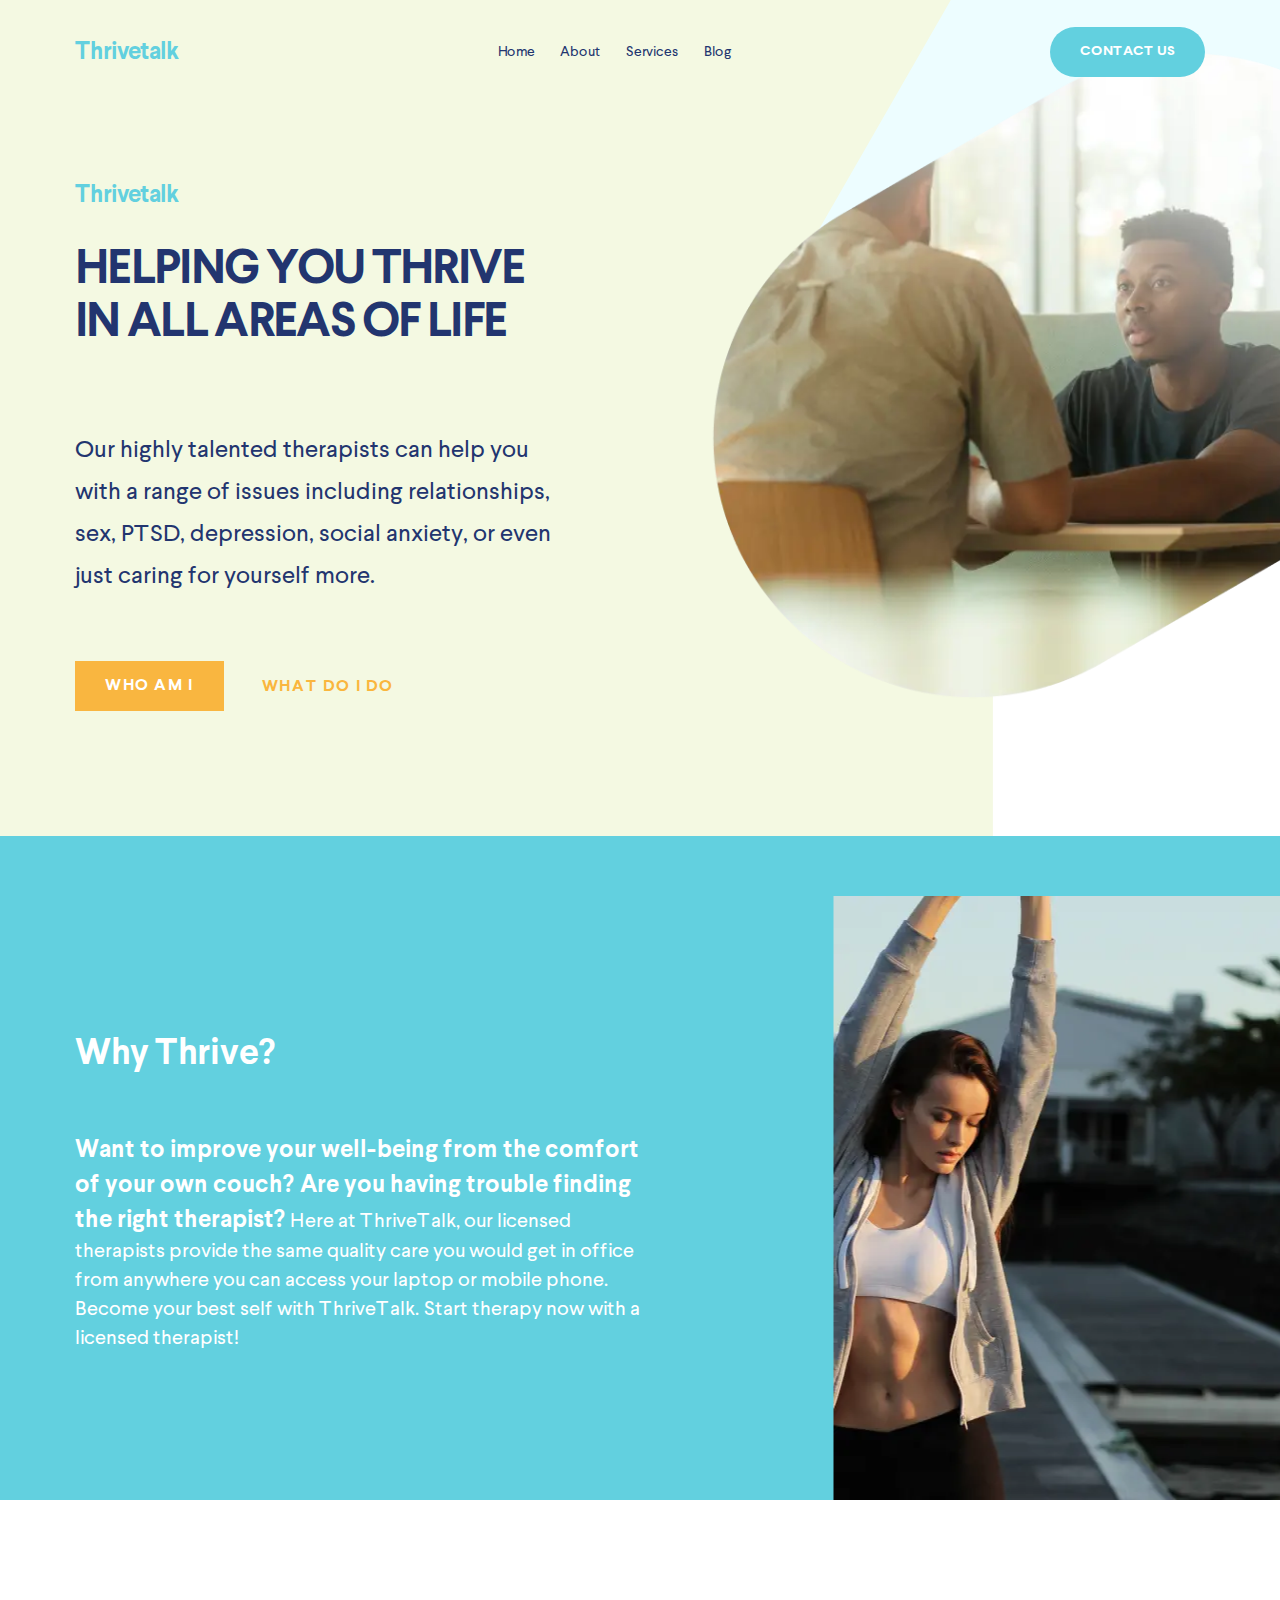
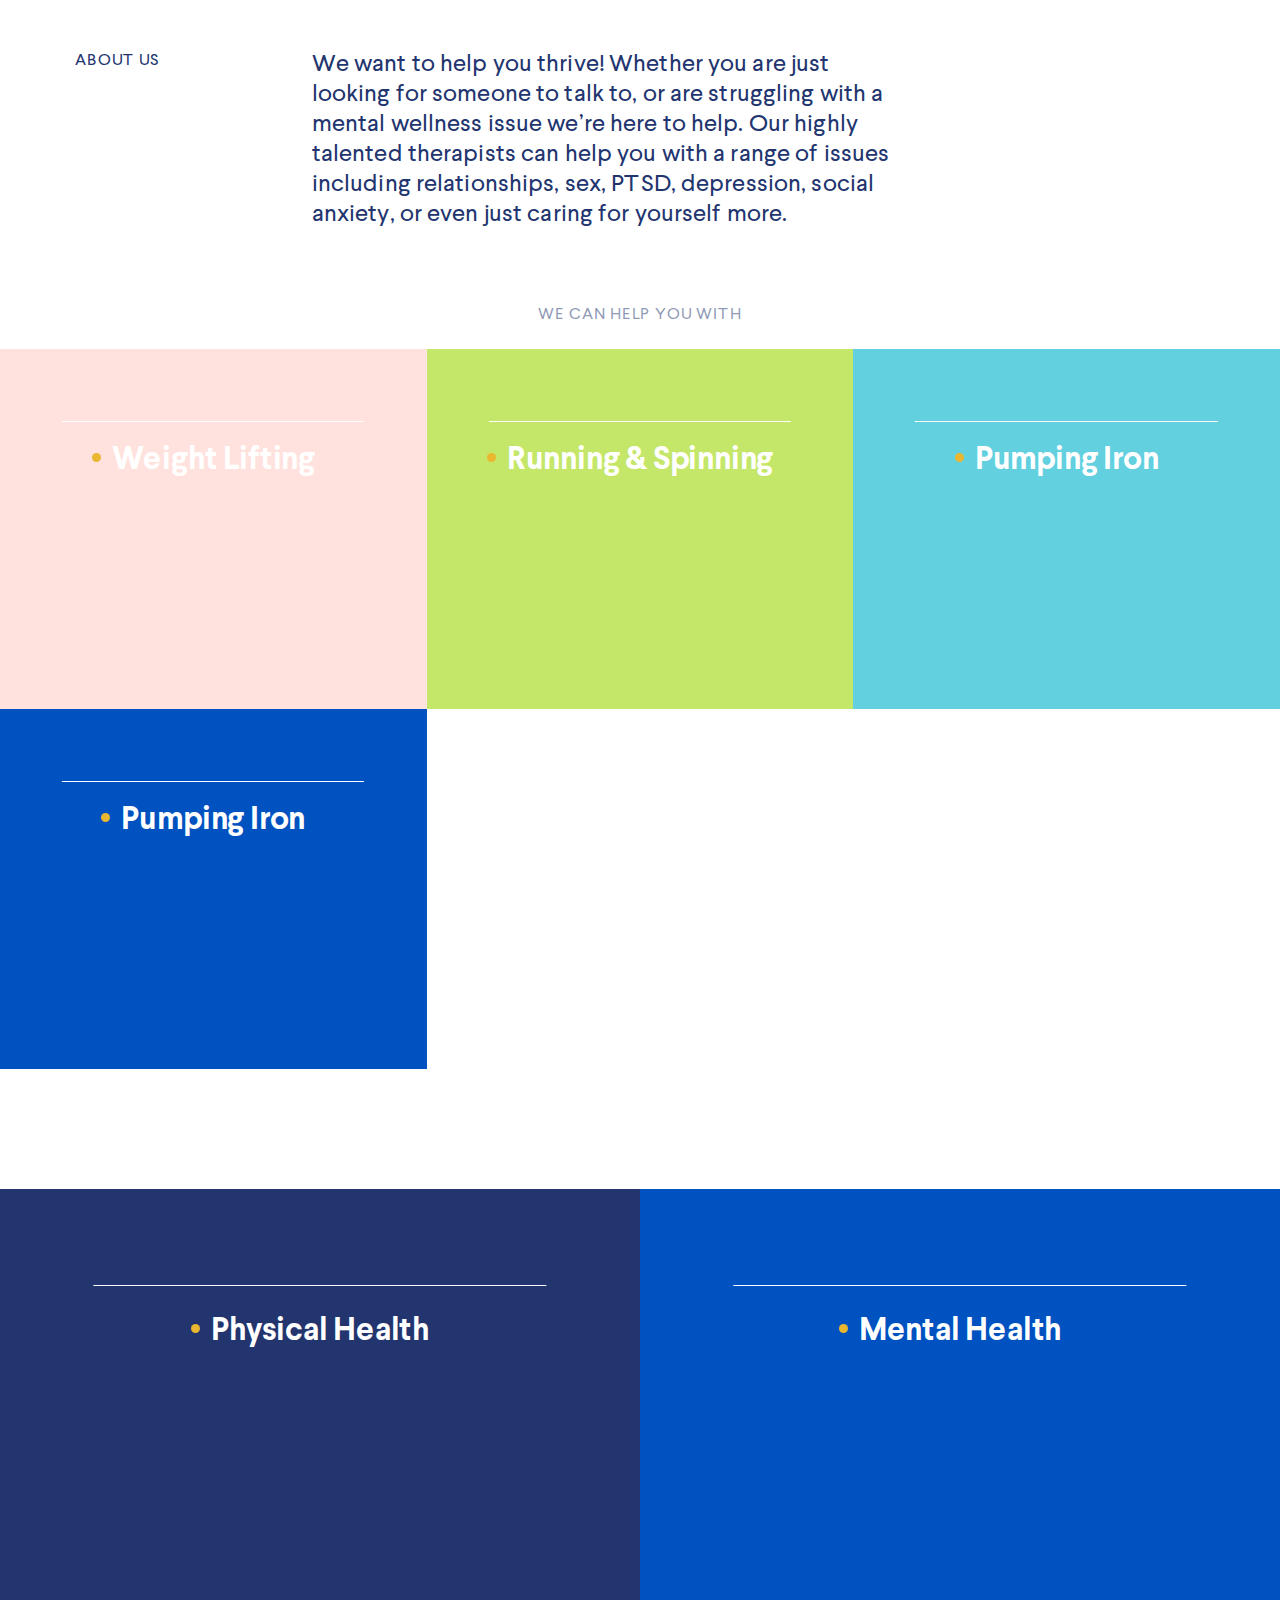
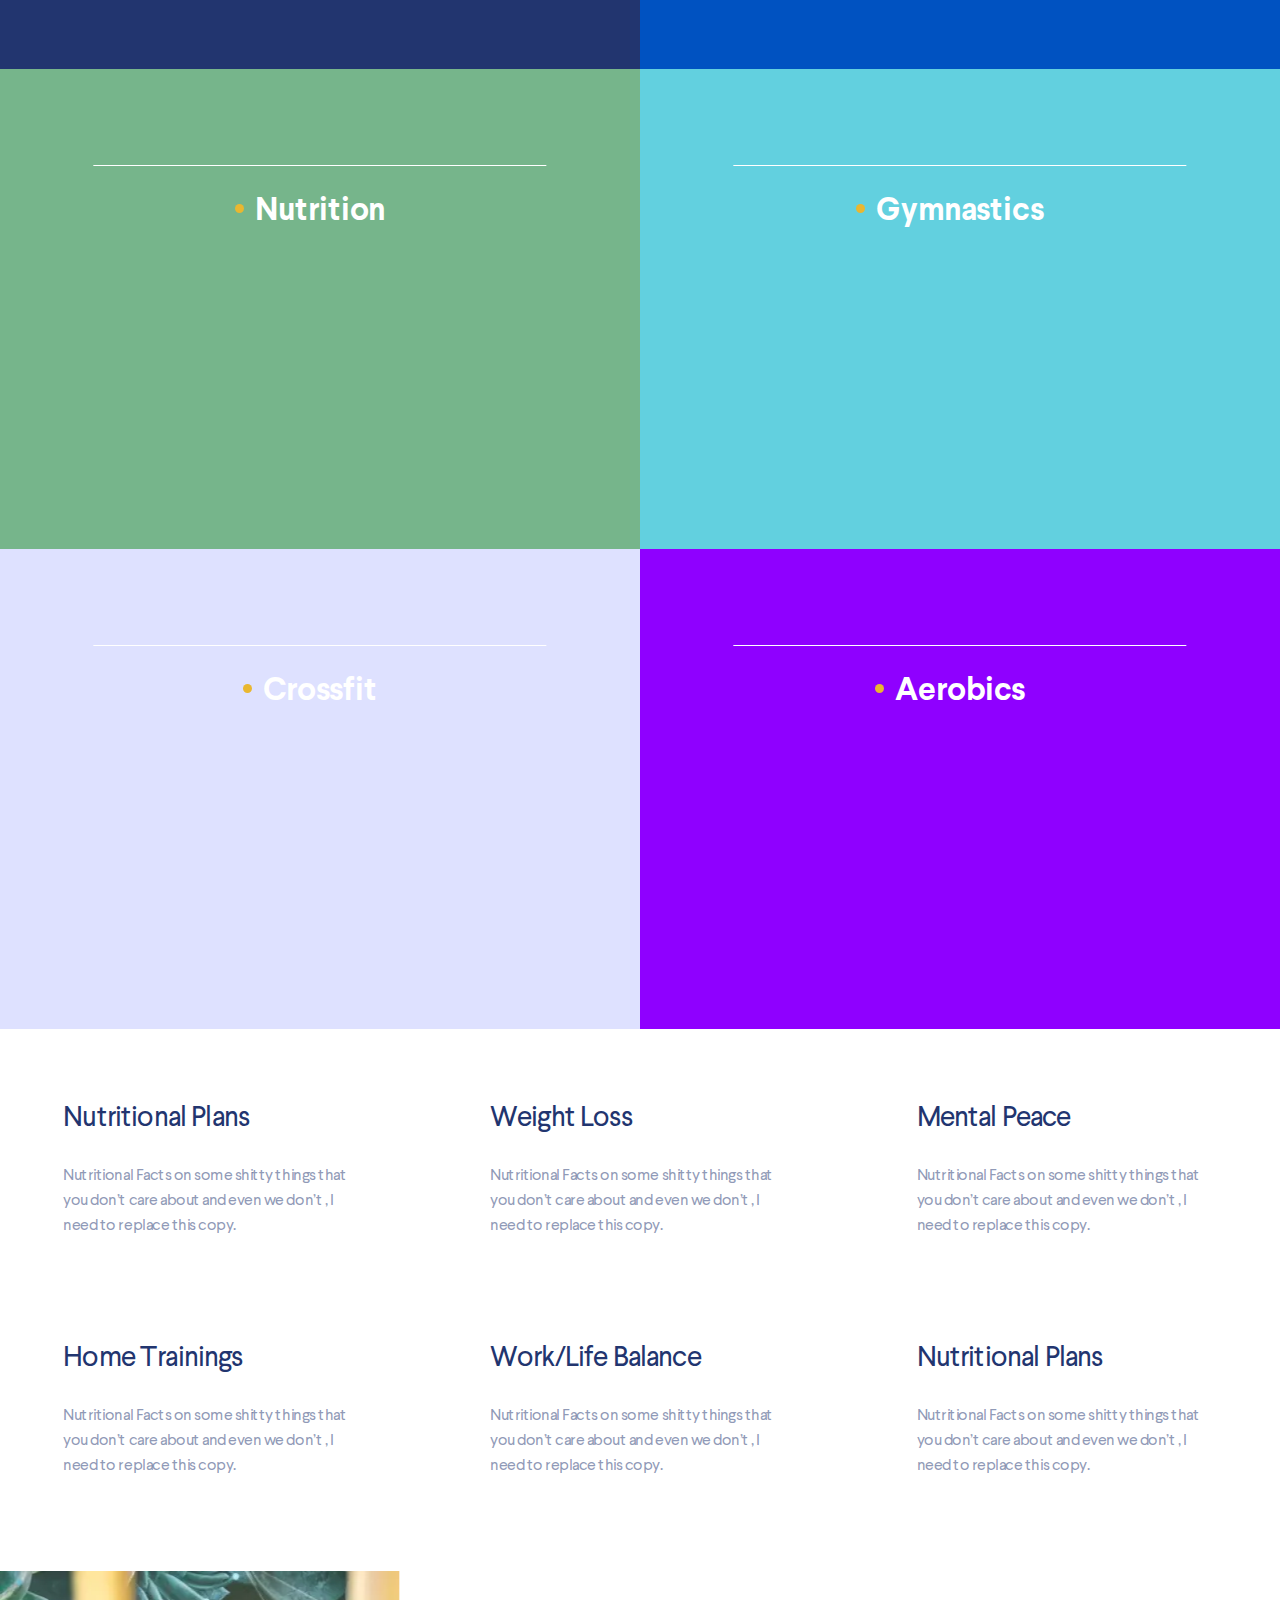
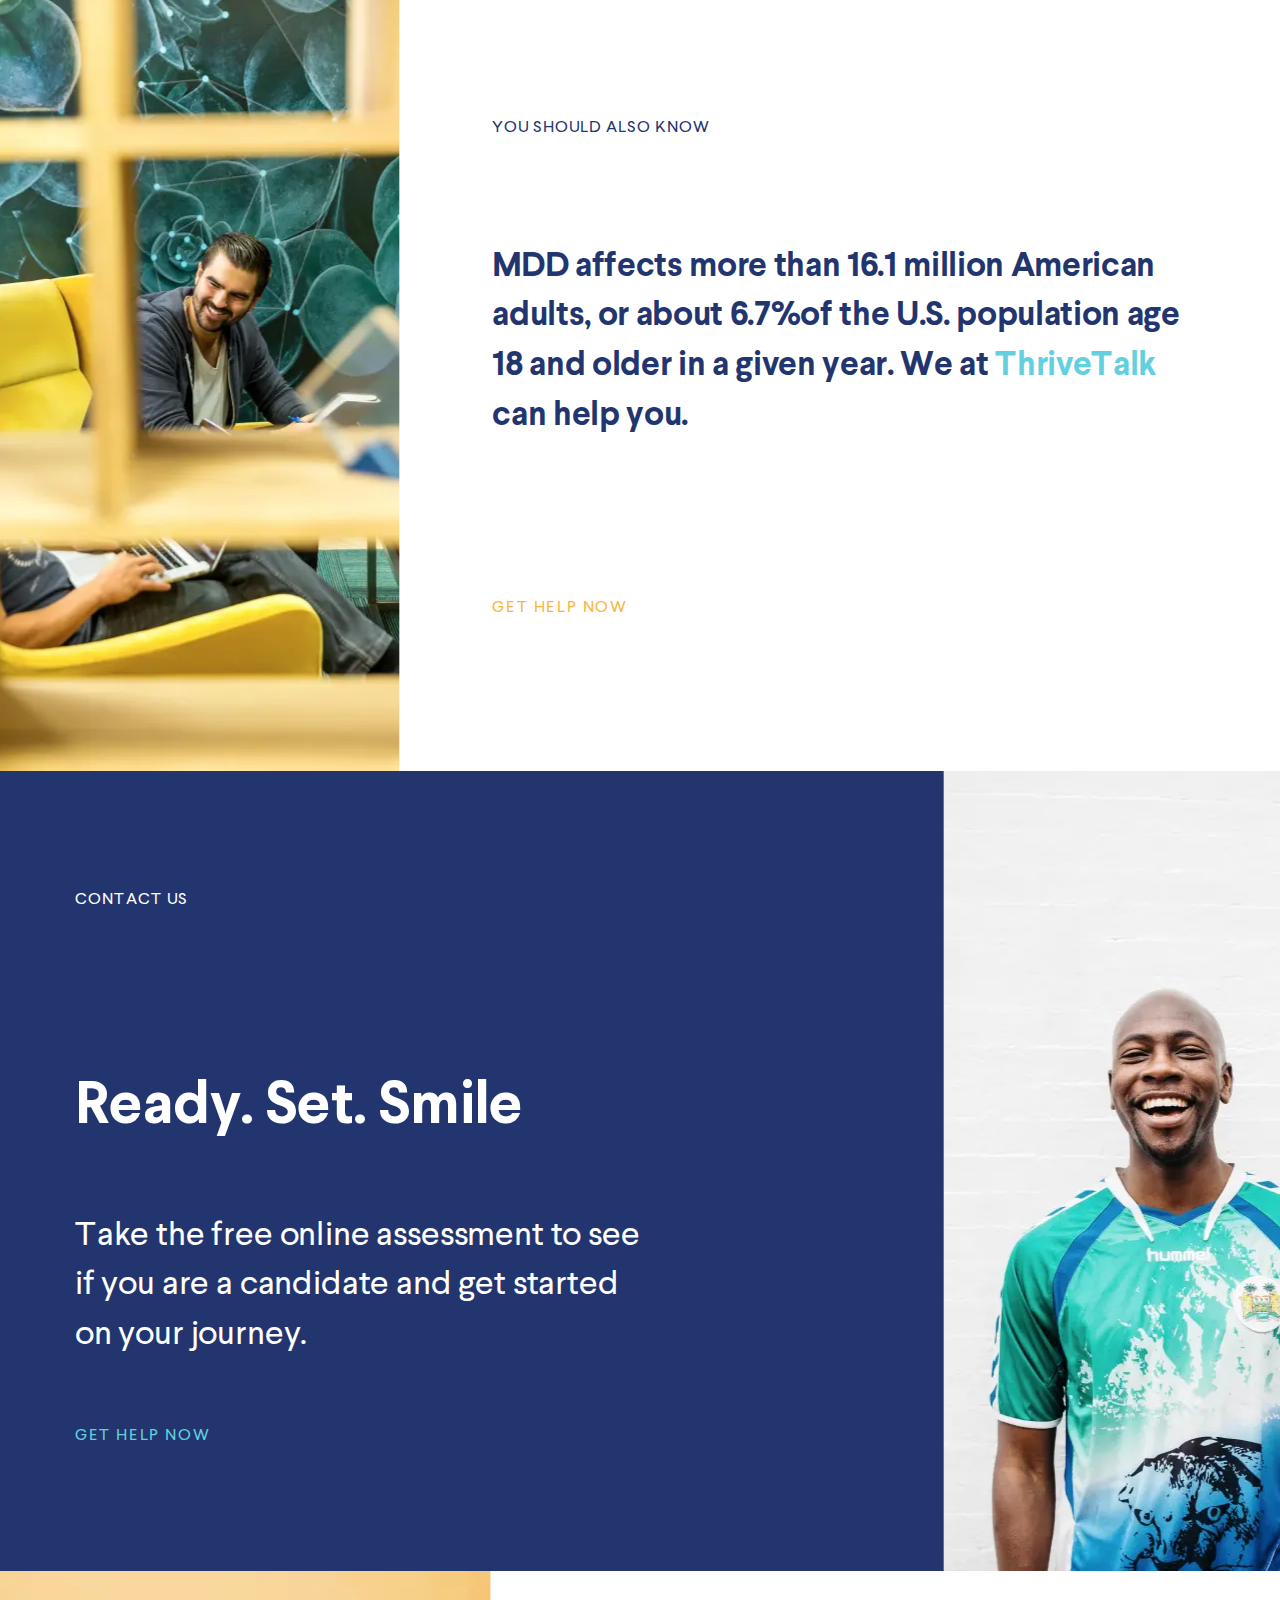
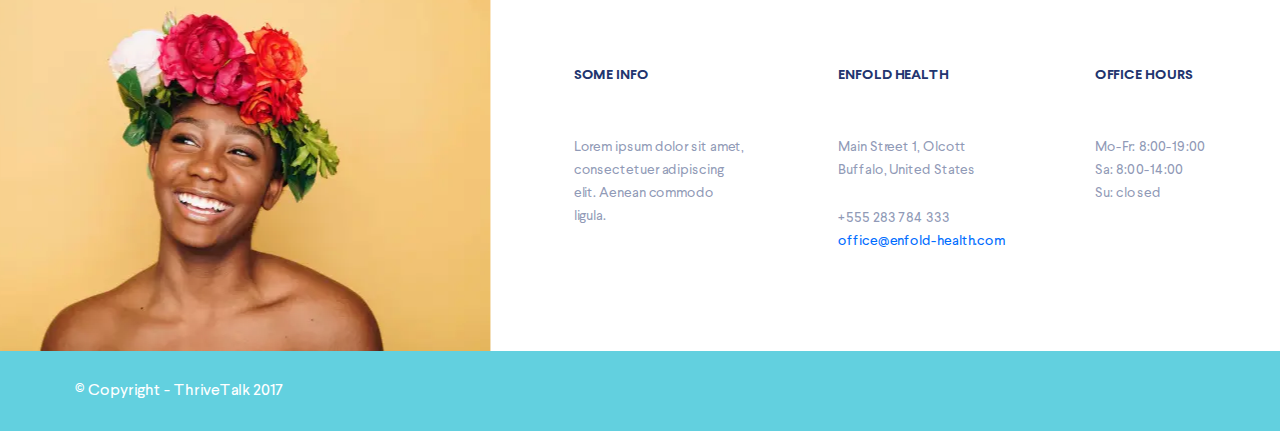
==== commit 78e2c5ae: "Nev version 2" ====
--- a/home.html
+++ b/home.html
@@ -6,7 +6,7 @@
 	<meta charset="UTF-8">
 	<meta name="format-detection" content="telephone=no">
 	<!-- <style>body{opacity: 0;}</style> -->
-	<link rel="stylesheet" href="css/style.min.css?_v=20230408210510">
+	<link rel="stylesheet" href="css/style.min.css?_v=20230408212917">
 	<link rel="shortcut icon" href="favicon.ico">
 	<!-- <meta name="robots" content="noindex, nofollow"> -->
 	<meta name="viewport" content="width=device-width, initial-scale=1.0">
@@ -322,7 +322,7 @@
 			</div>
 		</footer>
 	</div>
-	<script src="js/app.min.js?_v=20230408210510"></script>
+	<script src="js/app.min.js?_v=20230408212917"></script>
 </body>
 
 </html>--- a/css/style.min.css
+++ b/css/style.min.css
@@ -1 +1 @@
-@charset "UTF-8";@font-face{font-family:Larsseit;font-display:swap;src:url(../fonts/Larsseit-Bold.woff2) format("woff2"),url(../fonts/Larsseit-Bold.woff) format("woff");font-weight:700;font-style:normal}@font-face{font-family:Larsseit;font-display:swap;src:url(../fonts/Larsseit-Medium.woff2) format("woff2"),url(../fonts/Larsseit-Medium.woff) format("woff");font-weight:500;font-style:normal}@font-face{font-family:Larsseit;font-display:swap;src:url(../fonts/Larsseit.woff2) format("woff2"),url(../fonts/Larsseit.woff) format("woff");font-weight:400;font-style:normal}*{padding:0;margin:0;border:0}*,:after,:before{-webkit-box-sizing:border-box;box-sizing:border-box}body,html{height:100%;min-width:320px}body{color:#22356f;line-height:1;font-family:Larsseit;font-size:1rem;-ms-text-size-adjust:100%;-moz-text-size-adjust:100%;-webkit-text-size-adjust:100%;-webkit-font-smoothing:antialiased;-moz-osx-font-smoothing:grayscale}button,input,textarea{font-family:Larsseit;font-size:inherit}button{cursor:pointer;color:inherit;background-color:transparent}a{color:inherit;text-decoration:none}ul li{list-style:none}img{vertical-align:top}h1,h2,h3,h4,h5,h6{font-weight:inherit;font-size:inherit}svg{height:1em;width:1em}svg path{stroke:inherit;fill:inherit}body{opacity:0}.lock body{overflow:hidden;-ms-touch-action:none;touch-action:none;-ms-scroll-chaining:none;overscroll-behavior:none}.loaded body{opacity:1;-webkit-transition:opacity 1s ease 0s;-o-transition:opacity 1s ease 0s;transition:opacity 1s ease 0s}.wrapper{min-height:100%;display:-webkit-box;display:-ms-flexbox;display:flex;-webkit-box-orient:vertical;-webkit-box-direction:normal;-ms-flex-direction:column;flex-direction:column;overflow:hidden}@supports (overflow:clip){.wrapper{overflow:clip}}.wrapper>main{-webkit-box-flex:1;-ms-flex:1 1 auto;flex:1 1 auto}.wrapper>*{min-width:0}[class*=__container]{max-width:72.5rem;margin:0 auto;padding:0 .9375rem}[class*=-ibg]{position:relative}[class*=-ibg] img{position:absolute;width:100%;height:100%;top:0;left:0;-o-object-fit:cover;object-fit:cover}[class*=-ibg--contain] img{-o-object-fit:contain;object-fit:contain}.header{position:absolute;top:0;left:0;width:100%;z-index:10}.header._header-scroll{position:fixed;top:-200%;left:0;width:100%;z-index:99;background-color:#fff;height:5rem}.header._header-show{top:0;-webkit-transition:all .3s ease 0s;-o-transition:all .3s ease 0s;transition:all .3s ease 0s}.header__container{height:100%;display:-webkit-box;display:-ms-flexbox;display:flex;-webkit-box-align:center;-ms-flex-align:center;align-items:center;-webkit-column-gap:.625rem;-moz-column-gap:.625rem;column-gap:.625rem}.header__logo{font-size:1.5rem;line-height:1.125;font-weight:700;letter-spacing:-.035em;color:#62d0df;position:relative;z-index:5}.header__menu{-webkit-box-flex:1;-ms-flex-positive:1;flex-grow:1}.header__actions{position:relative;z-index:5}.header__button{padding:1.0625rem 1.875rem;background-color:#62d0df;border-radius:3.125rem;font-weight:700;color:#fff;font-size:.875rem;line-height:1.1428571429;text-transform:uppercase;-webkit-transition:background-color .3s ease 0s;-o-transition:background-color .3s ease 0s;transition:background-color .3s ease 0s}.menu__list{text-align:right}.menu__link{position:relative;display:inline-block;font-size:.875rem;line-height:1.1428571429;-webkit-transition:color .4s ease 0s;-o-transition:color .4s ease 0s;transition:color .4s ease 0s}.menu__link::before{content:"";display:inline-block;position:absolute;left:0;top:0;height:.0625rem;width:100%;background-color:#22356f;margin-top:1.75rem;padding-left:.625rem;padding-right:.625rem;opacity:0;visibility:hidden;-webkit-transition:all .4s ease 0s;-o-transition:all .4s ease 0s;transition:all .4s ease 0s}.icon-menu{display:none}.content-footer{display:-webkit-box;display:-ms-flexbox;display:flex;-webkit-box-align:center;-ms-flex-align:center;align-items:center}.content-footer__image img{max-width:100%}.content-footer__info{font-size:.875rem;letter-spacing:-.006em;line-height:.7857142857;display:-webkit-box;display:-ms-flexbox;display:flex;-webkit-column-gap:.625rem;-moz-column-gap:.625rem;column-gap:.625rem}.content-footer__column{color:rgba(34,53,111,.5019607843);line-height:1.6428571429}.content-footer__title{font-weight:700;color:#22356f;line-height:.7857142857}.content-footer__address{font-style:normal}.content-footer__actions{padding-top:1.5625rem;display:-webkit-box;display:-ms-flexbox;display:flex;-webkit-box-orient:vertical;-webkit-box-direction:normal;-ms-flex-direction:column;flex-direction:column}.content-footer__mail{color:#006dff}.content-footer__office-hours{letter-spacing:.01em}.rights-footer{padding-left:.9375rem;padding-right:.9375rem;background:#62d0df;color:#fff}.main-page{padding-top:6.25rem;position:relative}.main-page::before{content:"";display:block;position:absolute;width:100%;height:100%;top:0;left:0;background-color:#f4f9e2;-webkit-transform:translateX(-22.430556%);-ms-transform:translateX(-22.430556%);transform:translateX(-22.430556%)}.main-page__row{display:-webkit-box;display:-ms-flexbox;display:flex;-webkit-box-pack:center;-ms-flex-pack:center;justify-content:center;-webkit-box-align:center;-ms-flex-align:center;align-items:center;gap:1.25rem;position:relative;z-index:5}.main-page__conent{-webkit-box-flex:0;-ms-flex:0 1 50%;flex:0 1 50%}.main-page__image{-webkit-box-flex:0;-ms-flex:0 1 50%;flex:0 1 50%}.main-page__image img{max-width:100%}.content__logo{font-size:1.5rem;line-height:.7083333333;font-weight:700;letter-spacing:-.035em;color:#62d0df}.content__title{line-height:1.1041666667em;font-weight:700;letter-spacing:-.035em}.content__text{font-size:1.5rem;line-height:1.75em}.content__actions:not(:last-child){margin-bottom:1.25rem}.action{display:-webkit-box;display:-ms-flexbox;display:flex;-webkit-box-align:center;-ms-flex-align:center;align-items:center;-webkit-column-gap:2.375rem;-moz-column-gap:2.375rem;column-gap:2.375rem}.action__button{background-color:#f9b640;color:#fff;font-size:1rem;line-height:1.4375;font-weight:700;letter-spacing:.1em;padding:.8125rem 1.875rem .875rem;text-transform:uppercase;-webkit-transition:all .3s ease 0s;-o-transition:all .3s ease 0s;transition:all .3s ease 0s}.action__link{font-size:1rem;line-height:1.4375;letter-spacing:.1em;color:#fab63e;font-weight:700;text-transform:uppercase}.block-about{padding-bottom:2.5rem}.main-about{background-color:#62d0df}.main-about__content{color:#fff}.main-about__title{line-height:.75em;letter-spacing:-.006em;font-weight:700}.main-about__text{line-height:1.45em}.main-about__text span{font-weight:700;line-height:1.4583333333em}.main-about__image-ibg{padding-bottom:53.4513274336%}.content-services{padding-bottom:1.5rem}.content-services__text{display:-webkit-box;display:-ms-flexbox;display:flex;-webkit-box-align:start;-ms-flex-align:start;align-items:flex-start}.content-services__text p{line-height:1.25em;letter-spacing:.005em}.content-services__label{line-height:1.4375;letter-spacing:.06em;-webkit-box-flex:0;-ms-flex:0 1 auto;flex:0 1 auto;text-transform:uppercase}.content-services__info{text-align:center;text-transform:uppercase;line-height:1.1875;letter-spacing:.06em;color:rgba(34,53,111,.5019607843)}.items-services__container{max-width:90rem;padding:0}.items-services__block{display:-ms-grid;display:grid;-ms-grid-rows:15rem;-ms-grid-columns:1fr;grid-template:15rem/1fr;grid-auto-rows:15rem}.items-services__card{-webkit-transition:background-color .3s ease 0s;-o-transition:background-color .3s ease 0s;transition:background-color .3s ease 0s}.items-services__card--pippin-color{background-color:#ffe2de}.items-services__card--yellow-green{background-color:#c4e769}.items-services__card--viking-color{background-color:#62d0df}.items-services__card--science-blue{background-color:#0052c1}.service-card{line-height:1.0625;font-weight:700;letter-spacing:-.006em;color:#fff;position:relative}.service-card::before{content:"";display:inline-block;position:absolute;width:70.833333%;height:.0625rem;top:0;left:0;background-color:#fff;margin-top:4.5rem;-webkit-transform:translateX(20.470588%);-ms-transform:translateX(20.470588%);transform:translateX(20.470588%)}.service-card__content{display:-webkit-box;display:-ms-flexbox;display:flex;-webkit-box-pack:center;-ms-flex-pack:center;justify-content:center}.service-card__title{margin-top:5.9375rem;position:relative}.service-card__title::before{content:"";position:absolute;display:inline-block;width:.5625rem;height:.5625rem;background-color:#e9b730;border-radius:50%;top:0;left:0;-webkit-transform:translate(-222.222222%,100%);-ms-transform:translate(-222.222222%,100%);transform:translate(-222.222222%,100%)}.health-about__container{max-width:90rem;padding:0;display:-webkit-box;display:-ms-flexbox;display:flex;-webkit-box-orient:vertical;-webkit-box-direction:reverse;-ms-flex-direction:column-reverse;flex-direction:column-reverse;row-gap:1.375rem}.program-block__items{display:-ms-grid;display:grid;-ms-grid-rows:15rem;-ms-grid-columns:1fr;grid-template:15rem/1fr;grid-auto-rows:15rem}.program-block__card--astronaut-color{background-color:#22356f}.program-block__card--science-blue{background-color:#0052c1}.program-block__card--silver-tree{background-color:#76b58b}.program-block__card--viking-color{background-color:#62d0df}.program-block__card--fog-color{background-color:#dee1ff}.program-block__card--electric-violet{background-color:#8f00ff}.program-card{line-height:1.0625;font-weight:700;letter-spacing:-.006em;color:#fff;position:relative;overflow:hidden}.program-card::before{content:"";display:inline-block;position:absolute;z-index:2;width:70.833333%;height:.0625rem;top:0;left:0;background-color:#fff;margin-top:4.5rem;-webkit-transform:translateX(20.588235%);-ms-transform:translateX(20.588235%);transform:translateX(20.588235%)}.program-card__content{display:-webkit-box;display:-ms-flexbox;display:flex;-webkit-box-pack:center;-ms-flex-pack:center;justify-content:center}.program-card__title{margin-top:5.9375rem;position:relative;z-index:3}.program-card__title::before{content:"";z-index:2;position:absolute;display:inline-block;width:.5625rem;height:.5625rem;background-color:#e9b730;border-radius:50%;top:0;left:0;-webkit-transform:translate(-222.222222%,100%);-ms-transform:translate(-222.222222%,100%);transform:translate(-222.222222%,100%)}.program-card__image-ibg{padding-bottom:100%;-webkit-transform:translateY(-33.333%);-ms-transform:translateY(-33.333%);transform:translateY(-33.333%)}.program-card__image-ibg img{visibility:hidden;opacity:0;-webkit-transition:all .8s ease 0s;-o-transition:all .8s ease 0s;transition:all .8s ease 0s}.plan-block__items{display:-ms-grid;display:grid;grid-template:auto/repeat(auto-fill,minmax(16.25rem,1fr));place-items:center;gap:.9375rem}.plan-block__card{padding:.625rem}.plan-card__content{display:-webkit-box;display:-ms-flexbox;display:flex;-webkit-box-orient:vertical;-webkit-box-direction:normal;-ms-flex-direction:column;flex-direction:column;row-gap:1.75rem;max-width:18.75rem}.plan-card__content p{line-height:1.5625;letter-spacing:-.03em;color:rgba(34,53,111,.5019607843)}.plan-card__title{font-size:1.75rem;line-height:1.1785714286;letter-spacing:-.03em}.info-more__container{display:-webkit-box;display:-ms-flexbox;display:flex;-webkit-box-align:center;-ms-flex-align:center;align-items:center}.info-more__image img{max-width:100%}.info-more__label{line-height:.75;text-transform:uppercase;letter-spacing:.06em}.info-more__text{font-weight:700;font-size:2.25rem;line-height:1.4722222222em;letter-spacing:-.01em}.info-more__text span{color:#62d0df}.info-more__link{line-height:1.4375;letter-spacing:.1em;color:#fab63e}.cta{background-color:#22356f}.cta__container{display:-webkit-box;display:-ms-flexbox;display:flex;-webkit-box-align:center;-ms-flex-align:center;align-items:center}.cta__content{color:#fff;-webkit-box-flex:0;-ms-flex:0 1 72.5%;flex:0 1 72.5%}.cta__label{line-height:.75;letter-spacing:.06em;text-transform:uppercase}.cta__title{font-size:4rem;font-weight:700;line-height:1.46875em;letter-spacing:-.01em}.cta__text{line-height:1.4722222222em;letter-spacing:-.005em}.cta__link{line-height:1.4375;letter-spacing:.1em;color:#62d0df}.cta__image img{max-width:100%}@media (min-width:37.5em){.content-footer__text{max-width:10.9375rem}}@media (min-width:38.12375em){.menu__list{display:-webkit-box;display:-ms-flexbox;display:flex;-ms-flex-wrap:wrap;flex-wrap:wrap;-webkit-box-pack:center;-ms-flex-pack:center;justify-content:center;-webkit-column-gap:1.5625rem;-moz-column-gap:1.5625rem;column-gap:1.5625rem;row-gap:.3125rem}}@media (min-width:38.75em){.items-services__block{grid-template:20rem/repeat(auto-fill,minmax(19.375rem,1fr));grid-auto-rows:20rem}.program-block__items{grid-template:20rem/repeat(auto-fill,minmax(20rem,1fr));grid-auto-rows:20rem}}@media (min-width:47.9375em){.rights-footer{padding-top:2rem}.rights-footer{padding-bottom:2rem}.main-page{padding-bottom:3.125rem}}@media (min-width:47.99875em){.items-services__block{grid-template:22.5rem/repeat(auto-fit,minmax(22.5rem,1fr));grid-auto-rows:22.5rem}.program-block__items{grid-template:22.5rem/repeat(auto-fill,minmax(22.5rem,1fr));grid-auto-rows:22.5rem}.plan-block__items{grid-template:15rem/repeat(auto-fill,minmax(22.5rem,1fr));grid-auto-rows:15rem}}@media (min-width:61.99875em){.content-footer__image{-webkit-box-flex:0;-ms-flex:0 1 auto;flex:0 1 auto;-webkit-transform:translateX(-31%);-ms-transform:translateX(-31%);transform:translateX(-31%)}.content-footer__image img{max-width:130%}.content-footer__info{-webkit-box-flex:0;-ms-flex:0 1 63.87931%;flex:0 1 63.87931%;-webkit-box-pack:justify;-ms-flex-pack:justify;justify-content:space-between;-webkit-box-align:start;-ms-flex-align:start;align-items:flex-start}.main-page{padding-top:3.125rem}.main-page__row{-webkit-box-align:start;-ms-flex-align:start;align-items:flex-start}.main-page__conent{-webkit-box-flex:0;-ms-flex:0 1 54.690265%;flex:0 1 54.690265%}.main-page__image{-webkit-box-flex:1;-ms-flex:1 1 auto;flex:1 1 auto;-webkit-transform:translateX(20%);-ms-transform:translateX(20%);transform:translateX(20%)}.main-page__image::before{content:"";display:block;width:125%;height:74.039402%;position:absolute;top:-9%;left:0;border-radius:19.5099375rem;-webkit-transform:matrix(-.5,.87,.87,.5,0,0);-ms-transform:matrix(-.5,.87,.87,.5,0,0);transform:matrix(-.5,.87,.87,.5,0,0);background-color:#edfdff}.main-page__image img{max-width:120%;position:relative;z-index:2}.content{padding-top:8.5625rem;padding-bottom:4.6875rem}.main-about__container{display:-webkit-box;display:-ms-flexbox;display:flex;-webkit-box-align:center;-ms-flex-align:center;align-items:center;-webkit-box-pack:justify;-ms-flex-pack:justify;justify-content:space-between;gap:1.25rem}.main-about__content{-webkit-box-flex:0;-ms-flex:0 1 50%;flex:0 1 50%}.main-about__image-ibg{-webkit-transform:translateX(30%);-ms-transform:translateX(30%);transform:translateX(30%);-webkit-box-flex:1;-ms-flex:1 0 auto;flex:1 0 auto}.main-about__image-ibg img{-o-object-fit:contain;object-fit:contain}.content-services__text p{-webkit-box-flex:0;-ms-flex:0 1 37rem;flex:0 1 37rem}.health-about__container{-webkit-box-orient:vertical;-webkit-box-direction:normal;-ms-flex-direction:column;flex-direction:column}.program-block__items{grid-template:30rem/repeat(auto-fill,minmax(30rem,1fr));grid-auto-rows:30rem}.program-card::before{margin-top:6rem}.program-card__title{margin-top:7.875rem}.plan-block__items{grid-template:15rem/repeat(auto-fill,minmax(30rem,1fr));grid-auto-rows:15rem}.info-more__image{-webkit-box-flex:0;-ms-flex:0 1 auto;flex:0 1 auto;-webkit-transform:translateX(-37.291667%);-ms-transform:translateX(-37.291667%);transform:translateX(-37.291667%)}.info-more__image img{max-width:115.431034%}.info-more__content{-webkit-box-flex:0;-ms-flex:0 1 72.5%;flex:0 1 72.5%}.cta__text{max-width:36.25rem}.cta__image{-webkit-box-flex:0;-ms-flex:0 1 auto;flex:0 1 auto;-webkit-transform:translateX(37.291667%);-ms-transform:translateX(37.291667%);transform:translateX(37.291667%)}.cta__image img{max-width:115.431034%}}@media (min-width:72.5em){.content__title{font-size:3rem}.content__text{font-size:1.5rem}.services-about{padding-top:9.375rem}.services-about{padding-bottom:7.5rem}}@media (min-width:48em){.plan-card__title{font-size:1.75rem}}@media (min-width:62em){.header{height:6.5rem}.content-footer__title:not(:last-child){margin-bottom:3.4375rem}.content__logo:not(:last-child){margin-bottom:2.5rem}.content__title:not(:last-child){margin-bottom:5rem}.content__text:not(:last-child){margin-bottom:3.9375rem}.main-about{padding-top:3.75rem}.main-about__title{font-size:2.25rem}.main-about__title:not(:last-child){margin-bottom:4rem}.main-about__text{font-size:1.25rem}.main-about__text span{font-size:1.5rem}.content-services__text{-webkit-column-gap:9.5rem;-moz-column-gap:9.5rem;column-gap:9.5rem}.content-services__text:not(:last-child){margin-bottom:4.75rem}.content-services__text p{font-size:1.5rem}.service-card{font-size:2rem}.program-card{font-size:2rem}}@media (min-width:90em){.info-more__label:not(:last-child){margin-bottom:9.5rem}.info-more__text{font-size:2.25rem}.info-more__text:not(:last-child){margin-bottom:14.0625rem}.cta__label:not(:last-child){margin-bottom:14.375rem}.cta__title{font-size:4rem}.cta__title:not(:last-child){margin-bottom:4.6875rem}.cta__text{font-size:2.25rem}.cta__text:not(:last-child){margin-bottom:5rem}}@media (max-width:62em){.info-more__label:not(:last-child){margin-bottom:1.875rem}.info-more__text:not(:last-child){margin-bottom:1.875rem}.cta__label:not(:last-child){margin-bottom:1.875rem}.cta__title:not(:last-child){margin-bottom:1.875rem}}@media (max-width:20em){.header{height:5rem}.content-footer__title:not(:last-child){margin-bottom:1.25rem}.rights-footer{padding-top:.9375rem}.rights-footer{padding-bottom:.9375rem}.main-page{padding-bottom:1.875rem}.content__logo:not(:last-child){margin-bottom:1.25rem}.content__title{font-size:2.375rem}.content__title:not(:last-child){margin-bottom:1.875rem}.content__text{font-size:1.125rem}.content__text:not(:last-child){margin-bottom:1.75rem}.main-about{padding-top:1.875rem}.main-about__title{font-size:2rem}.main-about__title:not(:last-child){margin-bottom:2rem}.main-about__text{font-size:1rem}.main-about__text span{font-size:1.25rem}.services-about{padding-top:1.875rem}.services-about{padding-bottom:1.875rem}.content-services__text:not(:last-child){margin-bottom:2.1875rem}.content-services__text p{font-size:1rem}.service-card{font-size:1.5rem}.program-card{font-size:1.75rem}.plan-card__title{font-size:1.5rem}.info-more__text{font-size:1.25rem}.cta__title{font-size:2.375rem}.cta__text{font-size:1.25rem}}@media (max-width:61.99875em){.content-footer{-webkit-box-orient:vertical;-webkit-box-direction:reverse;-ms-flex-direction:column-reverse;flex-direction:column-reverse;-webkit-box-align:stretch;-ms-flex-align:stretch;align-items:stretch;row-gap:1.5625rem;padding-top:1.5625rem}.content-footer__image{-ms-flex-item-align:center;-ms-grid-row-align:center;align-self:center}.main-about__content:not(:last-child){margin-bottom:2.5rem}.content-services__text{-webkit-box-orient:vertical;-webkit-box-direction:normal;-ms-flex-direction:column;flex-direction:column;row-gap:1.5625rem}.info-more__container{-webkit-box-orient:vertical;-webkit-box-direction:reverse;-ms-flex-direction:column-reverse;flex-direction:column-reverse;row-gap:1.25rem}.cta__container{-webkit-box-orient:vertical;-webkit-box-direction:normal;-ms-flex-direction:column;flex-direction:column;row-gap:1.25rem}}@media (max-width:57.5em){.cta__text:not(:last-child){margin-bottom:1.875rem}}@media (max-width:47.99875em){.main-page__row{-webkit-box-orient:vertical;-webkit-box-direction:normal;-ms-flex-direction:column;flex-direction:column}}@media (max-width:47.9375em){.content-services__text{-webkit-column-gap:1.5625rem;-moz-column-gap:1.5625rem;column-gap:1.5625rem}}@media (max-width:38.12375em){.header__logo{-webkit-box-ordinal-group:2;-ms-flex-order:1;order:1;-webkit-box-flex:1;-ms-flex-positive:1;flex-grow:1}.header__menu{-webkit-box-ordinal-group:4;-ms-flex-order:3;order:3;-webkit-box-flex:0;-ms-flex-positive:0;flex-grow:0}.header__actions{-webkit-box-ordinal-group:3;-ms-flex-order:2;order:2}.menu__body{position:fixed;top:0;right:-100%;width:100%;height:100%;background-color:#fff;text-align:center;padding-top:6.875rem;padding-bottom:9.375rem;padding-right:.9375rem;padding-left:.9375rem;overflow:auto;-webkit-transition:right .3s ease 0s;-o-transition:right .3s ease 0s;transition:right .3s ease 0s;z-index:4}.menu__body::before{content:"";position:fixed;width:100%;background-color:#fff;top:0;right:-100%;z-index:5}.menu-open .menu__body{right:0}.menu-open .menu__body::before{right:0}.menu__item:not(:last-child){margin-bottom:1.5625rem}.menu__link{font-size:1.75rem}.icon-menu{display:block;position:relative;width:1.875rem;height:1.125rem;z-index:5}.icon-menu span,.icon-menu::after,.icon-menu::before{content:"";-webkit-transition:all .3s ease 0s;-o-transition:all .3s ease 0s;transition:all .3s ease 0s;right:0;position:absolute;width:100%;height:.125rem;background-color:#22356f}.icon-menu::before{top:0}.icon-menu::after{bottom:0}.icon-menu span{top:calc(50% - .0625rem)}.menu-open .icon-menu span{width:0}.menu-open .icon-menu::before{top:calc(50% - .0625rem);-webkit-transform:rotate(-45deg);-ms-transform:rotate(-45deg);transform:rotate(-45deg)}.menu-open .icon-menu::after{bottom:calc(50% - .0625rem);-webkit-transform:rotate(45deg);-ms-transform:rotate(45deg);transform:rotate(45deg)}}@media (max-width:38.12375em) and (max-width:20em){.menu__body::before{min-height:5.25rem}}@media (max-width:38.12375em) and (any-hover:none){.icon-menu{cursor:default}}@media (max-width:37.5em){.content-footer__info{-webkit-box-orient:vertical;-webkit-box-direction:normal;-ms-flex-direction:column;flex-direction:column;row-gap:1.5625rem}}@media (max-width:26.56125em){.action{-webkit-box-orient:vertical;-webkit-box-direction:normal;-ms-flex-direction:column;flex-direction:column;row-gap:1.25rem;text-align:center;-webkit-box-align:stretch;-ms-flex-align:stretch;align-items:stretch}}@media (max-width:23.43625em){.header__container{-webkit-box-pack:justify;-ms-flex-pack:justify;justify-content:space-between}.header__logo{max-width:4rem;overflow:hidden}}@media (min-width:20em) and (max-width:62em){@supports (height:clamp(5rem ,4.2857142857rem + 3.5714285714vw ,6.5rem)){.header{height:clamp(5rem ,4.2857142857rem + 3.5714285714vw ,6.5rem)}}@supports not (height:clamp(5rem ,4.2857142857rem + 3.5714285714vw ,6.5rem)){.header{height:calc(5rem + 1.5 * (100vw - 20rem)/ 42)}}@supports (margin-bottom:clamp(1.25rem ,0.2083333333rem + 5.2083333333vw ,3.4375rem)){.content-footer__title:not(:last-child){margin-bottom:clamp(1.25rem ,.2083333333rem + 5.2083333333vw ,3.4375rem)}}@supports not (margin-bottom:clamp(1.25rem ,0.2083333333rem + 5.2083333333vw ,3.4375rem)){.content-footer__title:not(:last-child){margin-bottom:calc(1.25rem + 2.1875 * (100vw - 20rem)/ 42)}}@supports (margin-bottom:clamp(1.25rem ,0.6547619048rem + 2.9761904762vw ,2.5rem)){.content__logo:not(:last-child){margin-bottom:clamp(1.25rem ,.6547619048rem + 2.9761904762vw ,2.5rem)}}@supports not (margin-bottom:clamp(1.25rem ,0.6547619048rem + 2.9761904762vw ,2.5rem)){.content__logo:not(:last-child){margin-bottom:calc(1.25rem + 1.25 * (100vw - 20rem)/ 42)}}@supports (margin-bottom:clamp(1.875rem ,0.3869047619rem + 7.4404761905vw ,5rem)){.content__title:not(:last-child){margin-bottom:clamp(1.875rem ,.3869047619rem + 7.4404761905vw ,5rem)}}@supports not (margin-bottom:clamp(1.875rem ,0.3869047619rem + 7.4404761905vw ,5rem)){.content__title:not(:last-child){margin-bottom:calc(1.875rem + 3.125 * (100vw - 20rem)/ 42)}}@supports (margin-bottom:clamp(1.75rem ,0.7083333333rem + 5.2083333333vw ,3.9375rem)){.content__text:not(:last-child){margin-bottom:clamp(1.75rem ,.7083333333rem + 5.2083333333vw ,3.9375rem)}}@supports not (margin-bottom:clamp(1.75rem ,0.7083333333rem + 5.2083333333vw ,3.9375rem)){.content__text:not(:last-child){margin-bottom:calc(1.75rem + 2.1875 * (100vw - 20rem)/ 42)}}@supports (padding-top:clamp(1.875rem ,0.9821428571rem + 4.4642857143vw ,3.75rem)){.main-about{padding-top:clamp(1.875rem ,.9821428571rem + 4.4642857143vw ,3.75rem)}}@supports not (padding-top:clamp(1.875rem ,0.9821428571rem + 4.4642857143vw ,3.75rem)){.main-about{padding-top:calc(1.875rem + 1.875 * (100vw - 20rem)/ 42)}}@supports (font-size:clamp(2rem ,1.880952381rem + 0.5952380952vw ,2.25rem)){.main-about__title{font-size:clamp(2rem ,1.880952381rem + .5952380952vw ,2.25rem)}}@supports not (font-size:clamp(2rem ,1.880952381rem + 0.5952380952vw ,2.25rem)){.main-about__title{font-size:calc(2rem + .25 * (100vw - 20rem)/ 42)}}@supports (margin-bottom:clamp(2rem ,1.0476190476rem + 4.7619047619vw ,4rem)){.main-about__title:not(:last-child){margin-bottom:clamp(2rem ,1.0476190476rem + 4.7619047619vw ,4rem)}}@supports not (margin-bottom:clamp(2rem ,1.0476190476rem + 4.7619047619vw ,4rem)){.main-about__title:not(:last-child){margin-bottom:calc(2rem + 2 * (100vw - 20rem)/ 42)}}@supports (font-size:clamp(1rem ,0.880952381rem + 0.5952380952vw ,1.25rem)){.main-about__text{font-size:clamp(1rem ,.880952381rem + .5952380952vw ,1.25rem)}}@supports not (font-size:clamp(1rem ,0.880952381rem + 0.5952380952vw ,1.25rem)){.main-about__text{font-size:calc(1rem + .25 * (100vw - 20rem)/ 42)}}@supports (font-size:clamp(1.25rem ,1.130952381rem + 0.5952380952vw ,1.5rem)){.main-about__text span{font-size:clamp(1.25rem ,1.130952381rem + .5952380952vw ,1.5rem)}}@supports not (font-size:clamp(1.25rem ,1.130952381rem + 0.5952380952vw ,1.5rem)){.main-about__text span{font-size:calc(1.25rem + .25 * (100vw - 20rem)/ 42)}}@supports (margin-bottom:clamp(2.1875rem ,0.9672619048rem + 6.1011904762vw ,4.75rem)){.content-services__text:not(:last-child){margin-bottom:clamp(2.1875rem ,.9672619048rem + 6.1011904762vw ,4.75rem)}}@supports not (margin-bottom:clamp(2.1875rem ,0.9672619048rem + 6.1011904762vw ,4.75rem)){.content-services__text:not(:last-child){margin-bottom:calc(2.1875rem + 2.5625 * (100vw - 20rem)/ 42)}}@supports (font-size:clamp(1rem ,0.7619047619rem + 1.1904761905vw ,1.5rem)){.content-services__text p{font-size:clamp(1rem ,.7619047619rem + 1.1904761905vw ,1.5rem)}}@supports not (font-size:clamp(1rem ,0.7619047619rem + 1.1904761905vw ,1.5rem)){.content-services__text p{font-size:calc(1rem + .5 * (100vw - 20rem)/ 42)}}@supports (font-size:clamp(1.5rem ,1.2619047619rem + 1.1904761905vw ,2rem)){.service-card{font-size:clamp(1.5rem ,1.2619047619rem + 1.1904761905vw ,2rem)}}@supports not (font-size:clamp(1.5rem ,1.2619047619rem + 1.1904761905vw ,2rem)){.service-card{font-size:calc(1.5rem + .5 * (100vw - 20rem)/ 42)}}@supports (font-size:clamp(1.75rem ,1.630952381rem + 0.5952380952vw ,2rem)){.program-card{font-size:clamp(1.75rem ,1.630952381rem + .5952380952vw ,2rem)}}@supports not (font-size:clamp(1.75rem ,1.630952381rem + 0.5952380952vw ,2rem)){.program-card{font-size:calc(1.75rem + .25 * (100vw - 20rem)/ 42)}}@supports (padding-top:clamp(2.5rem ,1.9047619048rem + 2.9761904762vw ,3.75rem)){.cta__container{padding-top:clamp(2.5rem ,1.9047619048rem + 2.9761904762vw ,3.75rem)}}@supports not (padding-top:clamp(2.5rem ,1.9047619048rem + 2.9761904762vw ,3.75rem)){.cta__container{padding-top:calc(2.5rem + 1.25 * (100vw - 20rem)/ 42)}}}@media (max-width:38.12375em) and (min-width:62em){.menu__body::before{min-height:6.5rem}}@media (max-width:38.12375em) and (min-width:20em) and (max-width:62em){@supports (min-height:clamp(5.25rem ,4.6547619048rem + 2.9761904762vw ,6.5rem)){.menu__body::before{min-height:clamp(5.25rem ,4.6547619048rem + 2.9761904762vw ,6.5rem)}}@supports not (min-height:clamp(5.25rem ,4.6547619048rem + 2.9761904762vw ,6.5rem)){.menu__body::before{min-height:calc(5.25rem + 1.25 * (100vw - 20rem)/ 42)}}}@media (max-width:61.99875em) and (min-width:37.5em){.content-footer__column{-webkit-box-flex:1;-ms-flex:1 1 33.333%;flex:1 1 33.333%}}@media (min-width:20em) and (max-width:47.9375em){@supports (padding-top:clamp(0.9375rem ,0.1768736018rem + 3.8031319911vw ,2rem)){.rights-footer{padding-top:clamp(.9375rem ,.1768736018rem + 3.8031319911vw ,2rem)}}@supports not (padding-top:clamp(0.9375rem ,0.1768736018rem + 3.8031319911vw ,2rem)){.rights-footer{padding-top:calc(.9375rem + 1.0625 * (100vw - 20rem)/ 27.9375)}}@supports (padding-bottom:clamp(0.9375rem ,0.1768736018rem + 3.8031319911vw ,2rem)){.rights-footer{padding-bottom:clamp(.9375rem ,.1768736018rem + 3.8031319911vw ,2rem)}}@supports not (padding-bottom:clamp(0.9375rem ,0.1768736018rem + 3.8031319911vw ,2rem)){.rights-footer{padding-bottom:calc(.9375rem + 1.0625 * (100vw - 20rem)/ 27.9375)}}@supports (padding-bottom:clamp(1.875rem ,0.9801454139rem + 4.4742729306vw ,3.125rem)){.main-page{padding-bottom:clamp(1.875rem ,.9801454139rem + 4.4742729306vw ,3.125rem)}}@supports not (padding-bottom:clamp(1.875rem ,0.9801454139rem + 4.4742729306vw ,3.125rem)){.main-page{padding-bottom:calc(1.875rem + 1.25 * (100vw - 20rem)/ 27.9375)}}}@media (min-width:20em) and (max-width:72.5em){@supports (font-size:clamp(2.375rem ,2.1369047619rem + 1.1904761905vw ,3rem)){.content__title{font-size:clamp(2.375rem ,2.1369047619rem + 1.1904761905vw ,3rem)}}@supports not (font-size:clamp(2.375rem ,2.1369047619rem + 1.1904761905vw ,3rem)){.content__title{font-size:calc(2.375rem + .625 * (100vw - 20rem)/ 52.5)}}@supports (font-size:clamp(1.125rem ,0.9821428571rem + 0.7142857143vw ,1.5rem)){.content__text{font-size:clamp(1.125rem ,.9821428571rem + .7142857143vw ,1.5rem)}}@supports not (font-size:clamp(1.125rem ,0.9821428571rem + 0.7142857143vw ,1.5rem)){.content__text{font-size:calc(1.125rem + .375 * (100vw - 20rem)/ 52.5)}}@supports (padding-top:clamp(1.875rem ,-0.9821428571rem + 14.2857142857vw ,9.375rem)){.services-about{padding-top:clamp(1.875rem ,-.9821428571rem + 14.2857142857vw ,9.375rem)}}@supports not (padding-top:clamp(1.875rem ,-0.9821428571rem + 14.2857142857vw ,9.375rem)){.services-about{padding-top:calc(1.875rem + 7.5 * (100vw - 20rem)/ 52.5)}}@supports (padding-bottom:clamp(1.875rem ,-0.2678571429rem + 10.7142857143vw ,7.5rem)){.services-about{padding-bottom:clamp(1.875rem ,-.2678571429rem + 10.7142857143vw ,7.5rem)}}@supports not (padding-bottom:clamp(1.875rem ,-0.2678571429rem + 10.7142857143vw ,7.5rem)){.services-about{padding-bottom:calc(1.875rem + 5.625 * (100vw - 20rem)/ 52.5)}}}@media (min-width:47.9375em) and (max-width:62em){@supports ((-moz-column-gap:clamp(1.5625rem ,-25.4955555556rem + 56.4444444444vw ,9.5rem)) or (column-gap:clamp(1.5625rem ,-25.4955555556rem + 56.4444444444vw ,9.5rem))){.content-services__text{-webkit-column-gap:clamp(1.5625rem ,-25.4955555556rem + 56.4444444444vw ,9.5rem);-moz-column-gap:clamp(1.5625rem ,-25.4955555556rem + 56.4444444444vw ,9.5rem);column-gap:clamp(1.5625rem ,-25.4955555556rem + 56.4444444444vw ,9.5rem)}}@supports not ((-moz-column-gap:clamp(1.5625rem ,-25.4955555556rem + 56.4444444444vw ,9.5rem)) or (column-gap:clamp(1.5625rem ,-25.4955555556rem + 56.4444444444vw ,9.5rem))){.content-services__text{-webkit-column-gap:calc(1.5625rem + 7.9375 * (100vw - 47.9375rem)/ 14.0625);-moz-column-gap:calc(1.5625rem + 7.9375 * (100vw - 47.9375rem)/ 14.0625);column-gap:calc(1.5625rem + 7.9375 * (100vw - 47.9375rem)/ 14.0625)}}}@media (min-width:20em) and (max-width:48em){@supports (font-size:clamp(1.5rem ,1.3214285714rem + 0.8928571429vw ,1.75rem)){.plan-card__title{font-size:clamp(1.5rem ,1.3214285714rem + .8928571429vw ,1.75rem)}}@supports not (font-size:clamp(1.5rem ,1.3214285714rem + 0.8928571429vw ,1.75rem)){.plan-card__title{font-size:calc(1.5rem + .25 * (100vw - 20rem)/ 28)}}}@media (min-width:62em) and (max-width:90em){@supports (margin-bottom:clamp(1.875rem ,-15.0089285714rem + 27.2321428571vw ,9.5rem)){.info-more__label:not(:last-child){margin-bottom:clamp(1.875rem ,-15.0089285714rem + 27.2321428571vw ,9.5rem)}}@supports not (margin-bottom:clamp(1.875rem ,-15.0089285714rem + 27.2321428571vw ,9.5rem)){.info-more__label:not(:last-child){margin-bottom:calc(1.875rem + 7.625 * (100vw - 62rem)/ 28)}}@supports (margin-bottom:clamp(1.875rem ,-25.1116071429rem + 43.5267857143vw ,14.0625rem)){.info-more__text:not(:last-child){margin-bottom:clamp(1.875rem ,-25.1116071429rem + 43.5267857143vw ,14.0625rem)}}@supports not (margin-bottom:clamp(1.875rem ,-25.1116071429rem + 43.5267857143vw ,14.0625rem)){.info-more__text:not(:last-child){margin-bottom:calc(1.875rem + 12.1875 * (100vw - 62rem)/ 28)}}@supports (margin-bottom:clamp(1.875rem ,-25.8035714286rem + 44.6428571429vw ,14.375rem)){.cta__label:not(:last-child){margin-bottom:clamp(1.875rem ,-25.8035714286rem + 44.6428571429vw ,14.375rem)}}@supports not (margin-bottom:clamp(1.875rem ,-25.8035714286rem + 44.6428571429vw ,14.375rem)){.cta__label:not(:last-child){margin-bottom:calc(1.875rem + 12.5 * (100vw - 62rem)/ 28)}}@supports (margin-bottom:clamp(1.875rem ,-4.3526785714rem + 10.0446428571vw ,4.6875rem)){.cta__title:not(:last-child){margin-bottom:clamp(1.875rem ,-4.3526785714rem + 10.0446428571vw ,4.6875rem)}}@supports not (margin-bottom:clamp(1.875rem ,-4.3526785714rem + 10.0446428571vw ,4.6875rem)){.cta__title:not(:last-child){margin-bottom:calc(1.875rem + 2.8125 * (100vw - 62rem)/ 28)}}}@media (min-width:20em) and (max-width:90em){@supports (font-size:clamp(1.25rem ,0.9642857143rem + 1.4285714286vw ,2.25rem)){.info-more__text{font-size:clamp(1.25rem ,.9642857143rem + 1.4285714286vw ,2.25rem)}}@supports not (font-size:clamp(1.25rem ,0.9642857143rem + 1.4285714286vw ,2.25rem)){.info-more__text{font-size:calc(1.25rem + 1 * (100vw - 20rem)/ 70)}}@supports (font-size:clamp(2.375rem ,1.9107142857rem + 2.3214285714vw ,4rem)){.cta__title{font-size:clamp(2.375rem ,1.9107142857rem + 2.3214285714vw ,4rem)}}@supports not (font-size:clamp(2.375rem ,1.9107142857rem + 2.3214285714vw ,4rem)){.cta__title{font-size:calc(2.375rem + 1.625 * (100vw - 20rem)/ 70)}}@supports (font-size:clamp(1.25rem ,0.9642857143rem + 1.4285714286vw ,2.25rem)){.cta__text{font-size:clamp(1.25rem ,.9642857143rem + 1.4285714286vw ,2.25rem)}}@supports not (font-size:clamp(1.25rem ,0.9642857143rem + 1.4285714286vw ,2.25rem)){.cta__text{font-size:calc(1.25rem + 1 * (100vw - 20rem)/ 70)}}}@media (min-width:57.5em) and (max-width:90em){@supports (margin-bottom:clamp(1.875rem ,-3.6538461538rem + 9.6153846154vw ,5rem)){.cta__text:not(:last-child){margin-bottom:clamp(1.875rem ,-3.6538461538rem + 9.6153846154vw ,5rem)}}@supports not (margin-bottom:clamp(1.875rem ,-3.6538461538rem + 9.6153846154vw ,5rem)){.cta__text:not(:last-child){margin-bottom:calc(1.875rem + 3.125 * (100vw - 57.5rem)/ 32.5)}}}@media (any-hover:hover){.header__button:hover{background-color:#52b2be}.menu__link:hover::before{opacity:1;visibility:visible}.content-footer__actions a:hover{text-decoration:underline}.action__button:hover{background-color:#e7a32c}.action__link:hover{text-decoration:underline}.items-services__card--pippin-color:hover{background-color:#fcd9d4}.items-services__card--yellow-green:hover{background-color:#b7dd58}.items-services__card--viking-color:hover{background-color:#53cbdb}.items-services__card--science-blue:hover{background-color:#024aad}.service-card__link:hover{text-decoration:underline}.program-block__card:hover .program-card__image-ibg img{visibility:visible;opacity:1}.program-card__link:hover{text-decoration:underline}.plan-card__link:hover{text-decoration:underline}.info-more__link:hover{text-decoration:underline}.cta__link:hover{text-decoration:underline}}+@charset "UTF-8";@font-face{font-family:Larsseit;font-display:swap;src:url(../fonts/Larsseit-Bold.woff2) format("woff2"),url(../fonts/Larsseit-Bold.woff) format("woff");font-weight:700;font-style:normal}@font-face{font-family:Larsseit;font-display:swap;src:url(../fonts/Larsseit-Medium.woff2) format("woff2"),url(../fonts/Larsseit-Medium.woff) format("woff");font-weight:500;font-style:normal}@font-face{font-family:Larsseit;font-display:swap;src:url(../fonts/Larsseit.woff2) format("woff2"),url(../fonts/Larsseit.woff) format("woff");font-weight:400;font-style:normal}*{padding:0;margin:0;border:0}*,:after,:before{-webkit-box-sizing:border-box;box-sizing:border-box}body,html{height:100%;min-width:320px}body{color:#22356f;line-height:1;font-family:Larsseit;font-size:1rem;-ms-text-size-adjust:100%;-moz-text-size-adjust:100%;-webkit-text-size-adjust:100%;-webkit-font-smoothing:antialiased;-moz-osx-font-smoothing:grayscale}button,input,textarea{font-family:Larsseit;font-size:inherit}button{cursor:pointer;color:inherit;background-color:transparent}a{color:inherit;text-decoration:none}ul li{list-style:none}img{vertical-align:top}h1,h2,h3,h4,h5,h6{font-weight:inherit;font-size:inherit}svg{height:1em;width:1em}svg path{stroke:inherit;fill:inherit}body{opacity:0}.lock body{overflow:hidden;-ms-touch-action:none;touch-action:none;-ms-scroll-chaining:none;overscroll-behavior:none}.loaded body{opacity:1;-webkit-transition:opacity 1s ease 0s;-o-transition:opacity 1s ease 0s;transition:opacity 1s ease 0s}.wrapper{min-height:100%;display:-webkit-box;display:-ms-flexbox;display:flex;-webkit-box-orient:vertical;-webkit-box-direction:normal;-ms-flex-direction:column;flex-direction:column;overflow:hidden}@supports (overflow:clip){.wrapper{overflow:clip}}.wrapper>main{-webkit-box-flex:1;-ms-flex:1 1 auto;flex:1 1 auto}.wrapper>*{min-width:0}[class*=__container]{max-width:72.5rem;margin:0 auto;padding:0 .9375rem}[class*=-ibg]{position:relative}[class*=-ibg] img{position:absolute;width:100%;height:100%;top:0;left:0;-o-object-fit:cover;object-fit:cover}[class*=-ibg--contain] img{-o-object-fit:contain;object-fit:contain}.header{position:absolute;top:0;left:0;width:100%;z-index:10}.header._header-scroll{position:fixed;top:-200%;left:0;width:100%;z-index:99;background-color:#fff;height:5rem}.header._header-show{top:0;-webkit-transition:all .3s ease 0s;-o-transition:all .3s ease 0s;transition:all .3s ease 0s}.header__container{height:100%;display:-webkit-box;display:-ms-flexbox;display:flex;-webkit-box-align:center;-ms-flex-align:center;align-items:center;-webkit-column-gap:.625rem;-moz-column-gap:.625rem;column-gap:.625rem}.header__logo{font-size:1.5rem;line-height:1.125;font-weight:700;letter-spacing:-.035em;color:#62d0df;position:relative;z-index:5}.header__menu{-webkit-box-flex:1;-ms-flex-positive:1;flex-grow:1}.header__actions{position:relative;z-index:5}.header__button{padding:1.0625rem 1.875rem;background-color:#62d0df;border-radius:3.125rem;font-weight:700;color:#fff;font-size:.875rem;line-height:1.1428571429;text-transform:uppercase;-webkit-transition:background-color .3s ease 0s;-o-transition:background-color .3s ease 0s;transition:background-color .3s ease 0s}.menu__list{text-align:right}.menu__link{position:relative;display:inline-block;font-size:.875rem;line-height:1.1428571429;-webkit-transition:color .4s ease 0s;-o-transition:color .4s ease 0s;transition:color .4s ease 0s}.menu__link::before{content:"";display:inline-block;position:absolute;left:0;top:0;height:.0625rem;width:100%;background-color:#22356f;margin-top:1.75rem;padding-left:.625rem;padding-right:.625rem;opacity:0;visibility:hidden;-webkit-transition:all .4s ease 0s;-o-transition:all .4s ease 0s;transition:all .4s ease 0s}.icon-menu{display:none}.content-footer{display:-webkit-box;display:-ms-flexbox;display:flex;-webkit-box-align:center;-ms-flex-align:center;align-items:center}.content-footer__image img{max-width:100%}.content-footer__info{font-size:.875rem;letter-spacing:-.006em;line-height:.7857142857;display:-webkit-box;display:-ms-flexbox;display:flex;-webkit-column-gap:.625rem;-moz-column-gap:.625rem;column-gap:.625rem}.content-footer__column{color:rgba(34,53,111,.5019607843);line-height:1.6428571429}.content-footer__title{font-weight:700;color:#22356f;line-height:.7857142857}.content-footer__address{font-style:normal}.content-footer__actions{padding-top:1.5625rem;display:-webkit-box;display:-ms-flexbox;display:flex;-webkit-box-orient:vertical;-webkit-box-direction:normal;-ms-flex-direction:column;flex-direction:column}.content-footer__mail{color:#006dff}.content-footer__office-hours{letter-spacing:.01em}.rights-footer{padding-left:.9375rem;padding-right:.9375rem;background:#62d0df;color:#fff}.main-page{padding-top:6.25rem;position:relative}.main-page::before{content:"";display:block;position:absolute;width:100%;height:100%;top:0;left:0;background-color:#f4f9e2;-webkit-transform:translateX(-22.430556%);-ms-transform:translateX(-22.430556%);transform:translateX(-22.430556%)}.main-page__row{display:-webkit-box;display:-ms-flexbox;display:flex;-webkit-box-pack:center;-ms-flex-pack:center;justify-content:center;-webkit-box-align:center;-ms-flex-align:center;align-items:center;gap:1.25rem;position:relative;z-index:5}.main-page__conent{-webkit-box-flex:0;-ms-flex:0 1 50%;flex:0 1 50%}.main-page__image{-webkit-box-flex:0;-ms-flex:0 1 50%;flex:0 1 50%}.main-page__image img{max-width:100%}.content__logo{font-size:1.5rem;line-height:.7083333333;font-weight:700;letter-spacing:-.035em;color:#62d0df}.content__title{line-height:1.1041666667em;font-weight:700;letter-spacing:-.035em}.content__text{font-size:1.5rem;line-height:1.75em}.content__actions:not(:last-child){margin-bottom:1.25rem}.action{display:-webkit-box;display:-ms-flexbox;display:flex;-webkit-box-align:center;-ms-flex-align:center;align-items:center;-webkit-column-gap:2.375rem;-moz-column-gap:2.375rem;column-gap:2.375rem}.action__button{background-color:#f9b640;color:#fff;font-size:1rem;line-height:1.4375;font-weight:700;letter-spacing:.1em;padding:.8125rem 1.875rem .875rem;text-transform:uppercase;-webkit-transition:all .3s ease 0s;-o-transition:all .3s ease 0s;transition:all .3s ease 0s}.action__link{font-size:1rem;line-height:1.4375;letter-spacing:.1em;color:#fab63e;font-weight:700;text-transform:uppercase}.block-about{padding-bottom:2.5rem}.main-about{background-color:#62d0df}.main-about__content{color:#fff}.main-about__title{line-height:.75em;letter-spacing:-.006em;font-weight:700}.main-about__text{line-height:1.45em}.main-about__text span{font-weight:700;line-height:1.4583333333em}.main-about__image-ibg{padding-bottom:53.4513274336%}.content-services{padding-bottom:1.5rem}.content-services__text{display:-webkit-box;display:-ms-flexbox;display:flex;-webkit-box-align:start;-ms-flex-align:start;align-items:flex-start}.content-services__text p{line-height:1.25em;letter-spacing:.005em}.content-services__label{line-height:1.4375;letter-spacing:.06em;-webkit-box-flex:0;-ms-flex:0 1 auto;flex:0 1 auto;text-transform:uppercase}.content-services__info{text-align:center;text-transform:uppercase;line-height:1.1875;letter-spacing:.06em;color:rgba(34,53,111,.5019607843)}.items-services__container{max-width:90rem;padding:0}.items-services__block{display:-ms-grid;display:grid;-ms-grid-rows:15rem;-ms-grid-columns:1fr;grid-template:15rem/1fr;grid-auto-rows:15rem}.items-services__card{-webkit-transition:background-color .3s ease 0s;-o-transition:background-color .3s ease 0s;transition:background-color .3s ease 0s}.items-services__card--pippin-color{background-color:#ffe2de}.items-services__card--yellow-green{background-color:#c4e769}.items-services__card--viking-color{background-color:#62d0df}.items-services__card--science-blue{background-color:#0052c1}.service-card{line-height:1.0625;font-weight:700;letter-spacing:-.006em;color:#fff;position:relative}.service-card::before{content:"";display:inline-block;position:absolute;width:70.833333%;height:.0625rem;top:0;left:0;background-color:#fff;margin-top:4.5rem;-webkit-transform:translateX(20.470588%);-ms-transform:translateX(20.470588%);transform:translateX(20.470588%)}.service-card__content{display:-webkit-box;display:-ms-flexbox;display:flex;-webkit-box-pack:center;-ms-flex-pack:center;justify-content:center}.service-card__title{margin-top:5.9375rem;position:relative}.service-card__title::before{content:"";position:absolute;display:inline-block;width:.5625rem;height:.5625rem;background-color:#e9b730;border-radius:50%;top:0;left:0;-webkit-transform:translate(-222.222222%,100%);-ms-transform:translate(-222.222222%,100%);transform:translate(-222.222222%,100%)}.health-about__container{max-width:90rem;padding:0;display:-webkit-box;display:-ms-flexbox;display:flex;-webkit-box-orient:vertical;-webkit-box-direction:reverse;-ms-flex-direction:column-reverse;flex-direction:column-reverse;row-gap:1.375rem}.program-block__items{display:-ms-grid;display:grid;-ms-grid-rows:15rem;-ms-grid-columns:1fr;grid-template:15rem/1fr;grid-auto-rows:15rem}.program-block__card--astronaut-color{background-color:#22356f}.program-block__card--science-blue{background-color:#0052c1}.program-block__card--silver-tree{background-color:#76b58b}.program-block__card--viking-color{background-color:#62d0df}.program-block__card--fog-color{background-color:#dee1ff}.program-block__card--electric-violet{background-color:#8f00ff}.program-card{line-height:1.0625;font-weight:700;letter-spacing:-.006em;color:#fff;position:relative;overflow:hidden}.program-card::before{content:"";display:inline-block;position:absolute;z-index:2;width:70.833333%;height:.0625rem;top:0;left:0;background-color:#fff;margin-top:4.5rem;-webkit-transform:translateX(20.588235%);-ms-transform:translateX(20.588235%);transform:translateX(20.588235%)}.program-card__content{display:-webkit-box;display:-ms-flexbox;display:flex;-webkit-box-pack:center;-ms-flex-pack:center;justify-content:center}.program-card__title{margin-top:5.9375rem;position:relative;z-index:3}.program-card__title::before{content:"";z-index:2;position:absolute;display:inline-block;width:.5625rem;height:.5625rem;background-color:#e9b730;border-radius:50%;top:0;left:0;-webkit-transform:translate(-222.222222%,100%);-ms-transform:translate(-222.222222%,100%);transform:translate(-222.222222%,100%)}.program-card__image-ibg{padding-bottom:100%;-webkit-transform:translateY(-33.333%);-ms-transform:translateY(-33.333%);transform:translateY(-33.333%)}.program-card__image-ibg img{visibility:hidden;opacity:0;-webkit-transition:all .8s ease 0s;-o-transition:all .8s ease 0s;transition:all .8s ease 0s}.plan-block__items{display:-ms-grid;display:grid;grid-template:15rem/repeat(auto-fit,minmax(30rem,1fr));grid-auto-rows:15rem;place-items:center}.plan-block__card{padding:.625rem}.plan-card__content{display:-webkit-box;display:-ms-flexbox;display:flex;-webkit-box-orient:vertical;-webkit-box-direction:normal;-ms-flex-direction:column;flex-direction:column;row-gap:1.75rem;max-width:18.75rem}.plan-card__content p{line-height:1.5625;letter-spacing:-.03em;color:rgba(34,53,111,.5019607843)}.plan-card__title{font-size:1.75rem;line-height:1.1785714286;letter-spacing:-.03em}.info-more__container{display:-webkit-box;display:-ms-flexbox;display:flex;-webkit-box-align:center;-ms-flex-align:center;align-items:center}.info-more__image img{max-width:100%}.info-more__label{line-height:.75;text-transform:uppercase;letter-spacing:.06em}.info-more__text{font-weight:700;font-size:2.25rem;line-height:1.4722222222em;letter-spacing:-.01em}.info-more__text span{color:#62d0df}.info-more__link{line-height:1.4375;letter-spacing:.1em;color:#fab63e}.cta{background-color:#22356f}.cta__container{display:-webkit-box;display:-ms-flexbox;display:flex;-webkit-box-align:center;-ms-flex-align:center;align-items:center}.cta__content{color:#fff;-webkit-box-flex:0;-ms-flex:0 1 72.5%;flex:0 1 72.5%}.cta__label{line-height:.75;letter-spacing:.06em;text-transform:uppercase}.cta__title{font-size:4rem;font-weight:700;line-height:1.46875em;letter-spacing:-.01em}.cta__text{line-height:1.4722222222em;letter-spacing:-.005em}.cta__link{line-height:1.4375;letter-spacing:.1em;color:#62d0df}.cta__image img{max-width:100%}@media (min-width:37.5em){.content-footer__text{max-width:10.9375rem}}@media (min-width:38.12375em){.menu__list{display:-webkit-box;display:-ms-flexbox;display:flex;-ms-flex-wrap:wrap;flex-wrap:wrap;-webkit-box-pack:center;-ms-flex-pack:center;justify-content:center;-webkit-column-gap:1.5625rem;-moz-column-gap:1.5625rem;column-gap:1.5625rem;row-gap:.3125rem}}@media (min-width:38.75em){.items-services__block{grid-template:20rem/repeat(auto-fill,minmax(19.375rem,1fr));grid-auto-rows:20rem}.program-block__items{grid-template:20rem/repeat(auto-fill,minmax(20rem,1fr));grid-auto-rows:20rem}}@media (min-width:47.9375em){.rights-footer{padding-top:2rem}.rights-footer{padding-bottom:2rem}.main-page{padding-bottom:3.125rem}}@media (min-width:47.99875em){.items-services__block{grid-template:22.5rem/repeat(auto-fit,minmax(22.5rem,1fr));grid-auto-rows:22.5rem}.program-block__items{grid-template:22.5rem/repeat(auto-fill,minmax(22.5rem,1fr));grid-auto-rows:22.5rem}}@media (min-width:61.99875em){.content-footer__image{-webkit-box-flex:0;-ms-flex:0 1 auto;flex:0 1 auto;-webkit-transform:translateX(-31%);-ms-transform:translateX(-31%);transform:translateX(-31%)}.content-footer__image img{max-width:130%}.content-footer__info{-webkit-box-flex:0;-ms-flex:0 1 63.87931%;flex:0 1 63.87931%;-webkit-box-pack:justify;-ms-flex-pack:justify;justify-content:space-between;-webkit-box-align:start;-ms-flex-align:start;align-items:flex-start}.main-page{padding-top:3.125rem}.main-page__row{-webkit-box-align:start;-ms-flex-align:start;align-items:flex-start}.main-page__conent{-webkit-box-flex:0;-ms-flex:0 1 54.690265%;flex:0 1 54.690265%}.main-page__image{-webkit-box-flex:1;-ms-flex:1 1 auto;flex:1 1 auto;-webkit-transform:translateX(20%);-ms-transform:translateX(20%);transform:translateX(20%)}.main-page__image::before{content:"";display:block;width:125%;height:74.039402%;position:absolute;top:-9%;left:0;border-radius:19.5099375rem;-webkit-transform:matrix(-.5,.87,.87,.5,0,0);-ms-transform:matrix(-.5,.87,.87,.5,0,0);transform:matrix(-.5,.87,.87,.5,0,0);background-color:#edfdff}.main-page__image img{max-width:120%;position:relative;z-index:2}.content{padding-top:8.5625rem;padding-bottom:4.6875rem}.main-about__container{display:-webkit-box;display:-ms-flexbox;display:flex;-webkit-box-align:center;-ms-flex-align:center;align-items:center;-webkit-box-pack:justify;-ms-flex-pack:justify;justify-content:space-between;gap:1.25rem}.main-about__content{-webkit-box-flex:0;-ms-flex:0 1 50%;flex:0 1 50%}.main-about__image-ibg{-webkit-transform:translateX(30%);-ms-transform:translateX(30%);transform:translateX(30%);-webkit-box-flex:1;-ms-flex:1 0 auto;flex:1 0 auto}.main-about__image-ibg img{-o-object-fit:contain;object-fit:contain}.content-services__text p{-webkit-box-flex:0;-ms-flex:0 1 37rem;flex:0 1 37rem}.health-about__container{-webkit-box-orient:vertical;-webkit-box-direction:normal;-ms-flex-direction:column;flex-direction:column}.program-block__items{grid-template:30rem/repeat(auto-fill,minmax(30rem,1fr));grid-auto-rows:30rem}.program-card::before{margin-top:6rem}.program-card__title{margin-top:7.875rem}.info-more__image{-webkit-box-flex:0;-ms-flex:0 1 auto;flex:0 1 auto;-webkit-transform:translateX(-37.291667%);-ms-transform:translateX(-37.291667%);transform:translateX(-37.291667%)}.info-more__image img{max-width:115.431034%}.info-more__content{-webkit-box-flex:0;-ms-flex:0 1 72.5%;flex:0 1 72.5%}.cta__text{max-width:36.25rem}.cta__image{-webkit-box-flex:0;-ms-flex:0 1 auto;flex:0 1 auto;-webkit-transform:translateX(37.291667%);-ms-transform:translateX(37.291667%);transform:translateX(37.291667%)}.cta__image img{max-width:115.431034%}}@media (min-width:72.5em){.content__title{font-size:3rem}.content__text{font-size:1.5rem}.services-about{padding-top:9.375rem}.services-about{padding-bottom:7.5rem}}@media (min-width:48em){.plan-card__title{font-size:1.75rem}}@media (min-width:62em){.header{height:6.5rem}.content-footer__title:not(:last-child){margin-bottom:3.4375rem}.content__logo:not(:last-child){margin-bottom:2.5rem}.content__title:not(:last-child){margin-bottom:5rem}.content__text:not(:last-child){margin-bottom:3.9375rem}.main-about{padding-top:3.75rem}.main-about__title{font-size:2.25rem}.main-about__title:not(:last-child){margin-bottom:4rem}.main-about__text{font-size:1.25rem}.main-about__text span{font-size:1.5rem}.content-services__text{-webkit-column-gap:9.5rem;-moz-column-gap:9.5rem;column-gap:9.5rem}.content-services__text:not(:last-child){margin-bottom:4.75rem}.content-services__text p{font-size:1.5rem}.service-card{font-size:2rem}.program-card{font-size:2rem}}@media (min-width:90em){.info-more__label:not(:last-child){margin-bottom:9.5rem}.info-more__text{font-size:2.25rem}.info-more__text:not(:last-child){margin-bottom:14.0625rem}.cta__label:not(:last-child){margin-bottom:14.375rem}.cta__title{font-size:4rem}.cta__title:not(:last-child){margin-bottom:4.6875rem}.cta__text{font-size:2.25rem}.cta__text:not(:last-child){margin-bottom:5rem}}@media (max-width:62em){.info-more__label:not(:last-child){margin-bottom:1.875rem}.info-more__text:not(:last-child){margin-bottom:1.875rem}.cta__label:not(:last-child){margin-bottom:1.875rem}.cta__title:not(:last-child){margin-bottom:1.875rem}}@media (max-width:20em){.header{height:5rem}.content-footer__title:not(:last-child){margin-bottom:1.25rem}.rights-footer{padding-top:.9375rem}.rights-footer{padding-bottom:.9375rem}.main-page{padding-bottom:1.875rem}.content__logo:not(:last-child){margin-bottom:1.25rem}.content__title{font-size:2.375rem}.content__title:not(:last-child){margin-bottom:1.875rem}.content__text{font-size:1.125rem}.content__text:not(:last-child){margin-bottom:1.75rem}.main-about{padding-top:1.875rem}.main-about__title{font-size:2rem}.main-about__title:not(:last-child){margin-bottom:2rem}.main-about__text{font-size:1rem}.main-about__text span{font-size:1.25rem}.services-about{padding-top:1.875rem}.services-about{padding-bottom:1.875rem}.content-services__text:not(:last-child){margin-bottom:2.1875rem}.content-services__text p{font-size:1rem}.service-card{font-size:1.5rem}.program-card{font-size:1.75rem}.plan-card__title{font-size:1.5rem}.info-more__text{font-size:1.25rem}.cta__title{font-size:2.375rem}.cta__text{font-size:1.25rem}}@media (max-width:89.99875rem){.plan-block__items{grid-template-columns:repeat(auto-fill,minmax(22.5rem,1fr))}}@media (max-width:67.49875em){.plan-block__items{grid-template-columns:repeat(auto-fill,minmax(16.25rem,1fr))}}@media (max-width:61.99875em){.content-footer{-webkit-box-orient:vertical;-webkit-box-direction:reverse;-ms-flex-direction:column-reverse;flex-direction:column-reverse;-webkit-box-align:stretch;-ms-flex-align:stretch;align-items:stretch;row-gap:1.5625rem;padding-top:1.5625rem}.content-footer__image{-ms-flex-item-align:center;-ms-grid-row-align:center;align-self:center}.main-about__content:not(:last-child){margin-bottom:2.5rem}.content-services__text{-webkit-box-orient:vertical;-webkit-box-direction:normal;-ms-flex-direction:column;flex-direction:column;row-gap:1.5625rem}.info-more__container{-webkit-box-orient:vertical;-webkit-box-direction:reverse;-ms-flex-direction:column-reverse;flex-direction:column-reverse;row-gap:1.25rem}.cta__container{-webkit-box-orient:vertical;-webkit-box-direction:normal;-ms-flex-direction:column;flex-direction:column;row-gap:1.25rem}}@media (max-width:57.5em){.cta__text:not(:last-child){margin-bottom:1.875rem}}@media (max-width:47.99875em){.main-page__row{-webkit-box-orient:vertical;-webkit-box-direction:normal;-ms-flex-direction:column;flex-direction:column}}@media (max-width:47.9375em){.content-services__text{-webkit-column-gap:1.5625rem;-moz-column-gap:1.5625rem;column-gap:1.5625rem}}@media (max-width:38.12375em){.header__logo{-webkit-box-ordinal-group:2;-ms-flex-order:1;order:1;-webkit-box-flex:1;-ms-flex-positive:1;flex-grow:1}.header__menu{-webkit-box-ordinal-group:4;-ms-flex-order:3;order:3;-webkit-box-flex:0;-ms-flex-positive:0;flex-grow:0}.header__actions{-webkit-box-ordinal-group:3;-ms-flex-order:2;order:2}.menu__body{position:fixed;top:0;right:-100%;width:100%;height:100%;background-color:#fff;text-align:center;padding-top:6.875rem;padding-bottom:9.375rem;padding-right:.9375rem;padding-left:.9375rem;overflow:auto;-webkit-transition:right .3s ease 0s;-o-transition:right .3s ease 0s;transition:right .3s ease 0s;z-index:4}.menu__body::before{content:"";position:fixed;width:100%;background-color:#fff;top:0;right:-100%;z-index:5}.menu-open .menu__body{right:0}.menu-open .menu__body::before{right:0}.menu__item:not(:last-child){margin-bottom:1.5625rem}.menu__link{font-size:1.75rem}.icon-menu{display:block;position:relative;width:1.875rem;height:1.125rem;z-index:5}.icon-menu span,.icon-menu::after,.icon-menu::before{content:"";-webkit-transition:all .3s ease 0s;-o-transition:all .3s ease 0s;transition:all .3s ease 0s;right:0;position:absolute;width:100%;height:.125rem;background-color:#22356f}.icon-menu::before{top:0}.icon-menu::after{bottom:0}.icon-menu span{top:calc(50% - .0625rem)}.menu-open .icon-menu span{width:0}.menu-open .icon-menu::before{top:calc(50% - .0625rem);-webkit-transform:rotate(-45deg);-ms-transform:rotate(-45deg);transform:rotate(-45deg)}.menu-open .icon-menu::after{bottom:calc(50% - .0625rem);-webkit-transform:rotate(45deg);-ms-transform:rotate(45deg);transform:rotate(45deg)}}@media (max-width:38.12375em) and (max-width:20em){.menu__body::before{min-height:5.25rem}}@media (max-width:38.12375em) and (any-hover:none){.icon-menu{cursor:default}}@media (max-width:37.5em){.content-footer__info{-webkit-box-orient:vertical;-webkit-box-direction:normal;-ms-flex-direction:column;flex-direction:column;row-gap:1.5625rem}}@media (max-width:32.49875em){.plan-block__items{-ms-grid-rows:auto;grid-template-rows:auto;grid-auto-rows:auto;row-gap:.9375rem}}@media (max-width:26.56125em){.action{-webkit-box-orient:vertical;-webkit-box-direction:normal;-ms-flex-direction:column;flex-direction:column;row-gap:1.25rem;text-align:center;-webkit-box-align:stretch;-ms-flex-align:stretch;align-items:stretch}}@media (max-width:23.43625em){.header__container{-webkit-box-pack:justify;-ms-flex-pack:justify;justify-content:space-between}.header__logo{max-width:4rem;overflow:hidden}}@media (min-width:20em) and (max-width:62em){@supports (height:clamp(5rem ,4.2857142857rem + 3.5714285714vw ,6.5rem)){.header{height:clamp(5rem ,4.2857142857rem + 3.5714285714vw ,6.5rem)}}@supports not (height:clamp(5rem ,4.2857142857rem + 3.5714285714vw ,6.5rem)){.header{height:calc(5rem + 1.5 * (100vw - 20rem)/ 42)}}@supports (margin-bottom:clamp(1.25rem ,0.2083333333rem + 5.2083333333vw ,3.4375rem)){.content-footer__title:not(:last-child){margin-bottom:clamp(1.25rem ,.2083333333rem + 5.2083333333vw ,3.4375rem)}}@supports not (margin-bottom:clamp(1.25rem ,0.2083333333rem + 5.2083333333vw ,3.4375rem)){.content-footer__title:not(:last-child){margin-bottom:calc(1.25rem + 2.1875 * (100vw - 20rem)/ 42)}}@supports (margin-bottom:clamp(1.25rem ,0.6547619048rem + 2.9761904762vw ,2.5rem)){.content__logo:not(:last-child){margin-bottom:clamp(1.25rem ,.6547619048rem + 2.9761904762vw ,2.5rem)}}@supports not (margin-bottom:clamp(1.25rem ,0.6547619048rem + 2.9761904762vw ,2.5rem)){.content__logo:not(:last-child){margin-bottom:calc(1.25rem + 1.25 * (100vw - 20rem)/ 42)}}@supports (margin-bottom:clamp(1.875rem ,0.3869047619rem + 7.4404761905vw ,5rem)){.content__title:not(:last-child){margin-bottom:clamp(1.875rem ,.3869047619rem + 7.4404761905vw ,5rem)}}@supports not (margin-bottom:clamp(1.875rem ,0.3869047619rem + 7.4404761905vw ,5rem)){.content__title:not(:last-child){margin-bottom:calc(1.875rem + 3.125 * (100vw - 20rem)/ 42)}}@supports (margin-bottom:clamp(1.75rem ,0.7083333333rem + 5.2083333333vw ,3.9375rem)){.content__text:not(:last-child){margin-bottom:clamp(1.75rem ,.7083333333rem + 5.2083333333vw ,3.9375rem)}}@supports not (margin-bottom:clamp(1.75rem ,0.7083333333rem + 5.2083333333vw ,3.9375rem)){.content__text:not(:last-child){margin-bottom:calc(1.75rem + 2.1875 * (100vw - 20rem)/ 42)}}@supports (padding-top:clamp(1.875rem ,0.9821428571rem + 4.4642857143vw ,3.75rem)){.main-about{padding-top:clamp(1.875rem ,.9821428571rem + 4.4642857143vw ,3.75rem)}}@supports not (padding-top:clamp(1.875rem ,0.9821428571rem + 4.4642857143vw ,3.75rem)){.main-about{padding-top:calc(1.875rem + 1.875 * (100vw - 20rem)/ 42)}}@supports (font-size:clamp(2rem ,1.880952381rem + 0.5952380952vw ,2.25rem)){.main-about__title{font-size:clamp(2rem ,1.880952381rem + .5952380952vw ,2.25rem)}}@supports not (font-size:clamp(2rem ,1.880952381rem + 0.5952380952vw ,2.25rem)){.main-about__title{font-size:calc(2rem + .25 * (100vw - 20rem)/ 42)}}@supports (margin-bottom:clamp(2rem ,1.0476190476rem + 4.7619047619vw ,4rem)){.main-about__title:not(:last-child){margin-bottom:clamp(2rem ,1.0476190476rem + 4.7619047619vw ,4rem)}}@supports not (margin-bottom:clamp(2rem ,1.0476190476rem + 4.7619047619vw ,4rem)){.main-about__title:not(:last-child){margin-bottom:calc(2rem + 2 * (100vw - 20rem)/ 42)}}@supports (font-size:clamp(1rem ,0.880952381rem + 0.5952380952vw ,1.25rem)){.main-about__text{font-size:clamp(1rem ,.880952381rem + .5952380952vw ,1.25rem)}}@supports not (font-size:clamp(1rem ,0.880952381rem + 0.5952380952vw ,1.25rem)){.main-about__text{font-size:calc(1rem + .25 * (100vw - 20rem)/ 42)}}@supports (font-size:clamp(1.25rem ,1.130952381rem + 0.5952380952vw ,1.5rem)){.main-about__text span{font-size:clamp(1.25rem ,1.130952381rem + .5952380952vw ,1.5rem)}}@supports not (font-size:clamp(1.25rem ,1.130952381rem + 0.5952380952vw ,1.5rem)){.main-about__text span{font-size:calc(1.25rem + .25 * (100vw - 20rem)/ 42)}}@supports (margin-bottom:clamp(2.1875rem ,0.9672619048rem + 6.1011904762vw ,4.75rem)){.content-services__text:not(:last-child){margin-bottom:clamp(2.1875rem ,.9672619048rem + 6.1011904762vw ,4.75rem)}}@supports not (margin-bottom:clamp(2.1875rem ,0.9672619048rem + 6.1011904762vw ,4.75rem)){.content-services__text:not(:last-child){margin-bottom:calc(2.1875rem + 2.5625 * (100vw - 20rem)/ 42)}}@supports (font-size:clamp(1rem ,0.7619047619rem + 1.1904761905vw ,1.5rem)){.content-services__text p{font-size:clamp(1rem ,.7619047619rem + 1.1904761905vw ,1.5rem)}}@supports not (font-size:clamp(1rem ,0.7619047619rem + 1.1904761905vw ,1.5rem)){.content-services__text p{font-size:calc(1rem + .5 * (100vw - 20rem)/ 42)}}@supports (font-size:clamp(1.5rem ,1.2619047619rem + 1.1904761905vw ,2rem)){.service-card{font-size:clamp(1.5rem ,1.2619047619rem + 1.1904761905vw ,2rem)}}@supports not (font-size:clamp(1.5rem ,1.2619047619rem + 1.1904761905vw ,2rem)){.service-card{font-size:calc(1.5rem + .5 * (100vw - 20rem)/ 42)}}@supports (font-size:clamp(1.75rem ,1.630952381rem + 0.5952380952vw ,2rem)){.program-card{font-size:clamp(1.75rem ,1.630952381rem + .5952380952vw ,2rem)}}@supports not (font-size:clamp(1.75rem ,1.630952381rem + 0.5952380952vw ,2rem)){.program-card{font-size:calc(1.75rem + .25 * (100vw - 20rem)/ 42)}}@supports (padding-top:clamp(2.5rem ,1.9047619048rem + 2.9761904762vw ,3.75rem)){.cta__container{padding-top:clamp(2.5rem ,1.9047619048rem + 2.9761904762vw ,3.75rem)}}@supports not (padding-top:clamp(2.5rem ,1.9047619048rem + 2.9761904762vw ,3.75rem)){.cta__container{padding-top:calc(2.5rem + 1.25 * (100vw - 20rem)/ 42)}}}@media (max-width:38.12375em) and (min-width:62em){.menu__body::before{min-height:6.5rem}}@media (max-width:38.12375em) and (min-width:20em) and (max-width:62em){@supports (min-height:clamp(5.25rem ,4.6547619048rem + 2.9761904762vw ,6.5rem)){.menu__body::before{min-height:clamp(5.25rem ,4.6547619048rem + 2.9761904762vw ,6.5rem)}}@supports not (min-height:clamp(5.25rem ,4.6547619048rem + 2.9761904762vw ,6.5rem)){.menu__body::before{min-height:calc(5.25rem + 1.25 * (100vw - 20rem)/ 42)}}}@media (max-width:61.99875em) and (min-width:37.5em){.content-footer__column{-webkit-box-flex:1;-ms-flex:1 1 33.333%;flex:1 1 33.333%}}@media (min-width:20em) and (max-width:47.9375em){@supports (padding-top:clamp(0.9375rem ,0.1768736018rem + 3.8031319911vw ,2rem)){.rights-footer{padding-top:clamp(.9375rem ,.1768736018rem + 3.8031319911vw ,2rem)}}@supports not (padding-top:clamp(0.9375rem ,0.1768736018rem + 3.8031319911vw ,2rem)){.rights-footer{padding-top:calc(.9375rem + 1.0625 * (100vw - 20rem)/ 27.9375)}}@supports (padding-bottom:clamp(0.9375rem ,0.1768736018rem + 3.8031319911vw ,2rem)){.rights-footer{padding-bottom:clamp(.9375rem ,.1768736018rem + 3.8031319911vw ,2rem)}}@supports not (padding-bottom:clamp(0.9375rem ,0.1768736018rem + 3.8031319911vw ,2rem)){.rights-footer{padding-bottom:calc(.9375rem + 1.0625 * (100vw - 20rem)/ 27.9375)}}@supports (padding-bottom:clamp(1.875rem ,0.9801454139rem + 4.4742729306vw ,3.125rem)){.main-page{padding-bottom:clamp(1.875rem ,.9801454139rem + 4.4742729306vw ,3.125rem)}}@supports not (padding-bottom:clamp(1.875rem ,0.9801454139rem + 4.4742729306vw ,3.125rem)){.main-page{padding-bottom:calc(1.875rem + 1.25 * (100vw - 20rem)/ 27.9375)}}}@media (min-width:20em) and (max-width:72.5em){@supports (font-size:clamp(2.375rem ,2.1369047619rem + 1.1904761905vw ,3rem)){.content__title{font-size:clamp(2.375rem ,2.1369047619rem + 1.1904761905vw ,3rem)}}@supports not (font-size:clamp(2.375rem ,2.1369047619rem + 1.1904761905vw ,3rem)){.content__title{font-size:calc(2.375rem + .625 * (100vw - 20rem)/ 52.5)}}@supports (font-size:clamp(1.125rem ,0.9821428571rem + 0.7142857143vw ,1.5rem)){.content__text{font-size:clamp(1.125rem ,.9821428571rem + .7142857143vw ,1.5rem)}}@supports not (font-size:clamp(1.125rem ,0.9821428571rem + 0.7142857143vw ,1.5rem)){.content__text{font-size:calc(1.125rem + .375 * (100vw - 20rem)/ 52.5)}}@supports (padding-top:clamp(1.875rem ,-0.9821428571rem + 14.2857142857vw ,9.375rem)){.services-about{padding-top:clamp(1.875rem ,-.9821428571rem + 14.2857142857vw ,9.375rem)}}@supports not (padding-top:clamp(1.875rem ,-0.9821428571rem + 14.2857142857vw ,9.375rem)){.services-about{padding-top:calc(1.875rem + 7.5 * (100vw - 20rem)/ 52.5)}}@supports (padding-bottom:clamp(1.875rem ,-0.2678571429rem + 10.7142857143vw ,7.5rem)){.services-about{padding-bottom:clamp(1.875rem ,-.2678571429rem + 10.7142857143vw ,7.5rem)}}@supports not (padding-bottom:clamp(1.875rem ,-0.2678571429rem + 10.7142857143vw ,7.5rem)){.services-about{padding-bottom:calc(1.875rem + 5.625 * (100vw - 20rem)/ 52.5)}}}@media (min-width:47.9375em) and (max-width:62em){@supports ((-moz-column-gap:clamp(1.5625rem ,-25.4955555556rem + 56.4444444444vw ,9.5rem)) or (column-gap:clamp(1.5625rem ,-25.4955555556rem + 56.4444444444vw ,9.5rem))){.content-services__text{-webkit-column-gap:clamp(1.5625rem ,-25.4955555556rem + 56.4444444444vw ,9.5rem);-moz-column-gap:clamp(1.5625rem ,-25.4955555556rem + 56.4444444444vw ,9.5rem);column-gap:clamp(1.5625rem ,-25.4955555556rem + 56.4444444444vw ,9.5rem)}}@supports not ((-moz-column-gap:clamp(1.5625rem ,-25.4955555556rem + 56.4444444444vw ,9.5rem)) or (column-gap:clamp(1.5625rem ,-25.4955555556rem + 56.4444444444vw ,9.5rem))){.content-services__text{-webkit-column-gap:calc(1.5625rem + 7.9375 * (100vw - 47.9375rem)/ 14.0625);-moz-column-gap:calc(1.5625rem + 7.9375 * (100vw - 47.9375rem)/ 14.0625);column-gap:calc(1.5625rem + 7.9375 * (100vw - 47.9375rem)/ 14.0625)}}}@media (min-width:20em) and (max-width:48em){@supports (font-size:clamp(1.5rem ,1.3214285714rem + 0.8928571429vw ,1.75rem)){.plan-card__title{font-size:clamp(1.5rem ,1.3214285714rem + .8928571429vw ,1.75rem)}}@supports not (font-size:clamp(1.5rem ,1.3214285714rem + 0.8928571429vw ,1.75rem)){.plan-card__title{font-size:calc(1.5rem + .25 * (100vw - 20rem)/ 28)}}}@media (min-width:62em) and (max-width:90em){@supports (margin-bottom:clamp(1.875rem ,-15.0089285714rem + 27.2321428571vw ,9.5rem)){.info-more__label:not(:last-child){margin-bottom:clamp(1.875rem ,-15.0089285714rem + 27.2321428571vw ,9.5rem)}}@supports not (margin-bottom:clamp(1.875rem ,-15.0089285714rem + 27.2321428571vw ,9.5rem)){.info-more__label:not(:last-child){margin-bottom:calc(1.875rem + 7.625 * (100vw - 62rem)/ 28)}}@supports (margin-bottom:clamp(1.875rem ,-25.1116071429rem + 43.5267857143vw ,14.0625rem)){.info-more__text:not(:last-child){margin-bottom:clamp(1.875rem ,-25.1116071429rem + 43.5267857143vw ,14.0625rem)}}@supports not (margin-bottom:clamp(1.875rem ,-25.1116071429rem + 43.5267857143vw ,14.0625rem)){.info-more__text:not(:last-child){margin-bottom:calc(1.875rem + 12.1875 * (100vw - 62rem)/ 28)}}@supports (margin-bottom:clamp(1.875rem ,-25.8035714286rem + 44.6428571429vw ,14.375rem)){.cta__label:not(:last-child){margin-bottom:clamp(1.875rem ,-25.8035714286rem + 44.6428571429vw ,14.375rem)}}@supports not (margin-bottom:clamp(1.875rem ,-25.8035714286rem + 44.6428571429vw ,14.375rem)){.cta__label:not(:last-child){margin-bottom:calc(1.875rem + 12.5 * (100vw - 62rem)/ 28)}}@supports (margin-bottom:clamp(1.875rem ,-4.3526785714rem + 10.0446428571vw ,4.6875rem)){.cta__title:not(:last-child){margin-bottom:clamp(1.875rem ,-4.3526785714rem + 10.0446428571vw ,4.6875rem)}}@supports not (margin-bottom:clamp(1.875rem ,-4.3526785714rem + 10.0446428571vw ,4.6875rem)){.cta__title:not(:last-child){margin-bottom:calc(1.875rem + 2.8125 * (100vw - 62rem)/ 28)}}}@media (min-width:20em) and (max-width:90em){@supports (font-size:clamp(1.25rem ,0.9642857143rem + 1.4285714286vw ,2.25rem)){.info-more__text{font-size:clamp(1.25rem ,.9642857143rem + 1.4285714286vw ,2.25rem)}}@supports not (font-size:clamp(1.25rem ,0.9642857143rem + 1.4285714286vw ,2.25rem)){.info-more__text{font-size:calc(1.25rem + 1 * (100vw - 20rem)/ 70)}}@supports (font-size:clamp(2.375rem ,1.9107142857rem + 2.3214285714vw ,4rem)){.cta__title{font-size:clamp(2.375rem ,1.9107142857rem + 2.3214285714vw ,4rem)}}@supports not (font-size:clamp(2.375rem ,1.9107142857rem + 2.3214285714vw ,4rem)){.cta__title{font-size:calc(2.375rem + 1.625 * (100vw - 20rem)/ 70)}}@supports (font-size:clamp(1.25rem ,0.9642857143rem + 1.4285714286vw ,2.25rem)){.cta__text{font-size:clamp(1.25rem ,.9642857143rem + 1.4285714286vw ,2.25rem)}}@supports not (font-size:clamp(1.25rem ,0.9642857143rem + 1.4285714286vw ,2.25rem)){.cta__text{font-size:calc(1.25rem + 1 * (100vw - 20rem)/ 70)}}}@media (min-width:57.5em) and (max-width:90em){@supports (margin-bottom:clamp(1.875rem ,-3.6538461538rem + 9.6153846154vw ,5rem)){.cta__text:not(:last-child){margin-bottom:clamp(1.875rem ,-3.6538461538rem + 9.6153846154vw ,5rem)}}@supports not (margin-bottom:clamp(1.875rem ,-3.6538461538rem + 9.6153846154vw ,5rem)){.cta__text:not(:last-child){margin-bottom:calc(1.875rem + 3.125 * (100vw - 57.5rem)/ 32.5)}}}@media (any-hover:hover){.header__button:hover{background-color:#52b2be}.menu__link:hover::before{opacity:1;visibility:visible}.content-footer__actions a:hover{text-decoration:underline}.action__button:hover{background-color:#e7a32c}.action__link:hover{text-decoration:underline}.items-services__card--pippin-color:hover{background-color:#fcd9d4}.items-services__card--yellow-green:hover{background-color:#b7dd58}.items-services__card--viking-color:hover{background-color:#53cbdb}.items-services__card--science-blue:hover{background-color:#024aad}.service-card__link:hover{text-decoration:underline}.program-block__card:hover .program-card__image-ibg img{visibility:visible;opacity:1}.program-card__link:hover{text-decoration:underline}.plan-card__link:hover{text-decoration:underline}.info-more__link:hover{text-decoration:underline}.cta__link:hover{text-decoration:underline}}